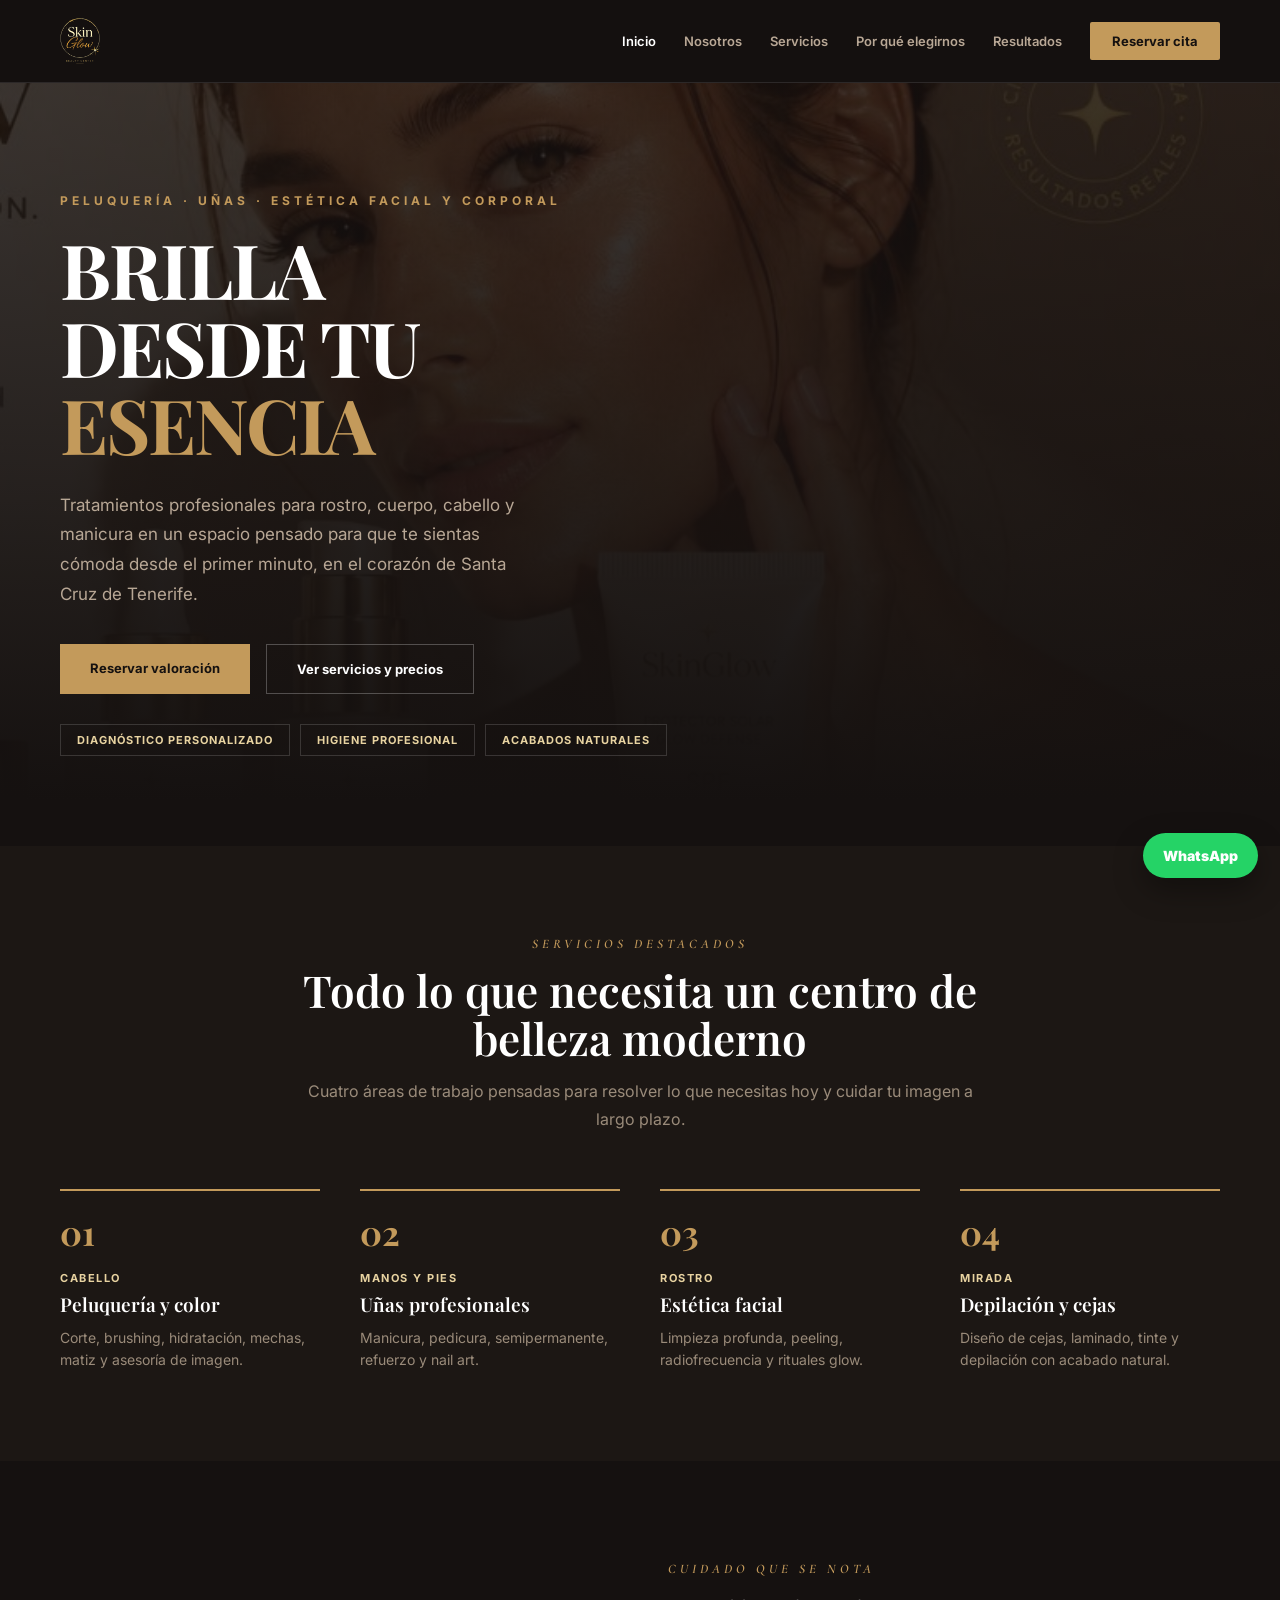
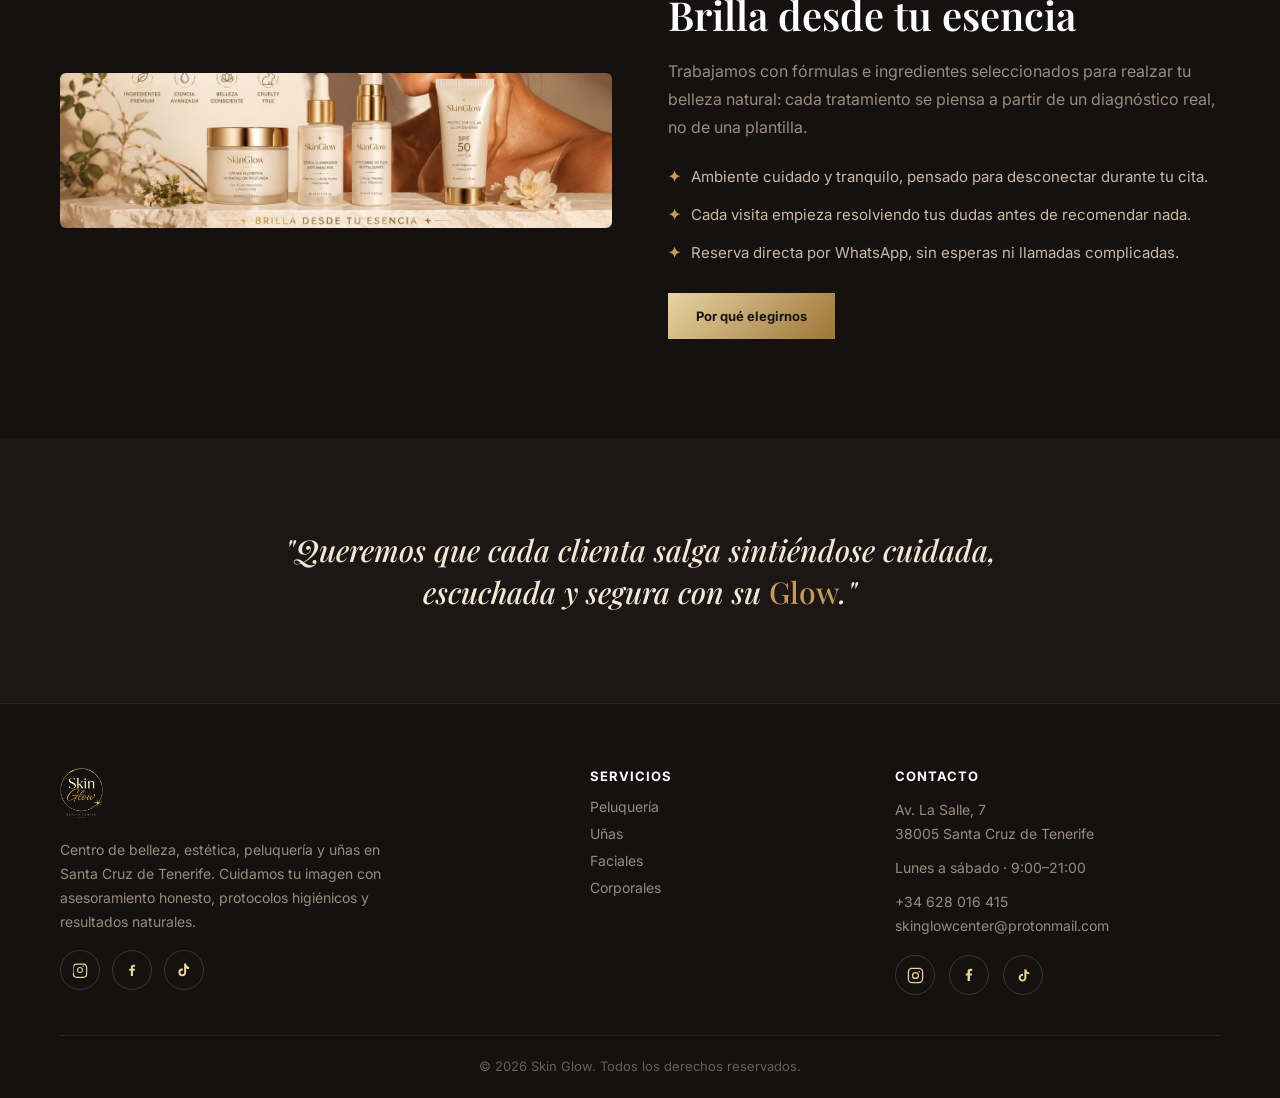
==== index.html @ 9d755f67 "Add files via upload" ====
<!DOCTYPE html>
<html>
<head>
<meta charset="utf-8">
<meta name="viewport" content="width=device-width, initial-scale=1">
<script src="./support.js"></script>
</head>
<body>
<x-dc>
<helmet data-dc-atomics>
<meta charset="UTF-8">
<title>Skin Glow · Centro de belleza en Santa Cruz de Tenerife</title>
<link rel="preconnect" href="https://fonts.googleapis.com">
<link rel="preconnect" href="https://fonts.gstatic.com" crossorigin>
<link href="https://fonts.googleapis.com/css2?family=Playfair+Display:ital,wght@0,500;0,600;0,700;1,500&family=Cormorant+Garamond:ital,wght@0,500;1,500&family=Inter:wght@400;500;600;700&display=swap" rel="stylesheet">
<style>
body{margin:0;background:#151110;font-family:Inter,system-ui,sans-serif}
a{text-decoration:none;color:inherit}
html,body{overflow-x:hidden}
.sg-navcheck{display:none}
.sg-burger{display:none;flex-direction:column;gap:5px;cursor:pointer;width:26px;padding:6px}
.sg-burger span{display:block;width:100%;height:2px;background:#fff}
.sg-social a{transition:opacity .15s}
.sg-social a:hover{opacity:.7}
@media (max-width:900px){
.sg-burger{display:flex}
.sg-navlinks{display:none!important;position:absolute;top:100%;left:0;right:0;flex-direction:column!important;align-items:flex-start!important;background:#151110;padding:20px 24px;gap:16px!important;border-bottom:1px solid rgba(255,255,255,.1)}
.sg-navcheck:checked ~ .sg-navlinks{display:flex!important}
}
</style>
</helmet>

<div style="background:#151110;color:#fff;min-height:100vh">

<header style="border-bottom:1px solid rgba(255,255,255,.1);position:sticky;top:0;background:rgba(21,17,16,.92);backdrop-filter:blur(14px);z-index:50">
<div style="max-width:1160px;margin:0 auto;padding:18px 24px;display:flex;align-items:center;justify-content:space-between;gap:16px;position:relative">
<a href="index.html"><img src="assets/logo.png" alt="Skin Glow" style="height:46px;width:auto;display:block"></a>
<input type="checkbox" id="navcheck" class="sg-navcheck">
<label for="navcheck" class="sg-burger" aria-label="Abrir menú"><span></span><span></span><span></span></label>
<nav class="sg-navlinks" style="display:flex;align-items:center;gap:28px;flex-wrap:wrap;font:600 13px Inter,sans-serif">
<a href="index.html" style="color:#fff">Inicio</a>
<a href="nosotros.html" style="color:#b8a795">Nosotros</a>
<a href="servicios.html" style="color:#b8a795">Servicios</a>
<a href="PorQuenosotros.html" style="color:#b8a795">Por qué elegirnos</a>
<a href="resultados.html" style="color:#b8a795">Resultados</a>
<a href="contacto.html" style="padding:11px 22px;background:#c39a5b;color:#151110;border-radius:2px;font-weight:700">Reservar cita</a>
</nav>
</div>
</header>

<section style="position:relative;overflow:hidden;padding:110px 24px 90px">
<img src="assets/hero.jpg" alt="" style="position:absolute;inset:0;width:100%;height:100%;object-fit:cover;opacity:.26">
<div style="position:absolute;inset:0;background:linear-gradient(180deg,rgba(21,17,16,.35),#151110 94%)"></div>
<div style="position:relative;max-width:1160px;margin:0 auto">
<div style="max-width:660px">
<p style="font:700 12px Inter;text-transform:uppercase;letter-spacing:4px;color:#c39a5b;margin:0 0 22px">Peluquería · Uñas · Estética facial y corporal</p>
<h1 style="font:700 clamp(42px,8vw,76px)/1.02 'Playfair Display',serif;color:#fff;margin:0 0 28px;letter-spacing:-2px">BRILLA<br>DESDE TU<br><span style="color:#c39a5b">ESENCIA</span></h1>
<p style="font:17px/1.75 Inter;color:#b8a795;max-width:480px;margin:0 0 34px">Tratamientos profesionales para rostro, cuerpo, cabello y manicura en un espacio pensado para que te sientas cómoda desde el primer minuto, en el corazón de Santa Cruz de Tenerife.</p>
<div style="display:flex;gap:16px;flex-wrap:wrap;margin-bottom:30px">
<a href="contacto.html" style="padding:16px 30px;background:#c39a5b;color:#151110;font:700 13px Inter">Reservar valoración</a>
<a href="servicios.html" style="padding:16px 30px;border:1px solid rgba(255,255,255,.25);color:#fff;font:700 13px Inter">Ver servicios y precios</a>
</div>
<div style="display:flex;gap:10px;flex-wrap:wrap">
<span style="border:1px solid rgba(255,255,255,.15);padding:8px 16px;color:#e8d3a1;font:700 11px Inter;text-transform:uppercase;letter-spacing:1px">Diagnóstico personalizado</span>
<span style="border:1px solid rgba(255,255,255,.15);padding:8px 16px;color:#e8d3a1;font:700 11px Inter;text-transform:uppercase;letter-spacing:1px">Higiene profesional</span>
<span style="border:1px solid rgba(255,255,255,.15);padding:8px 16px;color:#e8d3a1;font:700 11px Inter;text-transform:uppercase;letter-spacing:1px">Acabados naturales</span>
</div>
</div>
</div>
</section>

<section style="padding:90px 24px;background:#1c1714">
<div style="max-width:1160px;margin:0 auto">
<div style="text-align:center;max-width:680px;margin:0 auto 56px">
<p style="font:italic 600 13px 'Cormorant Garamond',serif;text-transform:uppercase;letter-spacing:4px;color:#c39a5b;margin:0 0 14px">Servicios destacados</p>
<h2 style="font:600 clamp(30px,3.5vw,44px)/1.1 'Playfair Display',serif;color:#fff;margin:0 0 16px">Todo lo que necesita un centro de belleza moderno</h2>
<p style="font:16px/1.7 Inter;color:#9a8b7a;margin:0">Cuatro áreas de trabajo pensadas para resolver lo que necesitas hoy y cuidar tu imagen a largo plazo.</p>
</div>
<div style="display:grid;grid-template-columns:repeat(auto-fit,minmax(230px,1fr));gap:32px 40px">
<div style="padding:18px 0 0;border-top:2px solid #c39a5b"><span style="font:700 34px 'Playfair Display',serif;color:#c39a5b">01</span><p style="font:700 11px Inter;letter-spacing:1.5px;color:#e8d3a1;margin:16px 0 6px">CABELLO</p><h3 style="font:600 19px 'Playfair Display',serif;color:#fff;margin:0 0 10px">Peluquería y color</h3><p style="font:14px/1.6 Inter;color:#9a8b7a;margin:0">Corte, brushing, hidratación, mechas, matiz y asesoría de imagen.</p></div>
<div style="padding:18px 0 0;border-top:2px solid #c39a5b"><span style="font:700 34px 'Playfair Display',serif;color:#c39a5b">02</span><p style="font:700 11px Inter;letter-spacing:1.5px;color:#e8d3a1;margin:16px 0 6px">MANOS Y PIES</p><h3 style="font:600 19px 'Playfair Display',serif;color:#fff;margin:0 0 10px">Uñas profesionales</h3><p style="font:14px/1.6 Inter;color:#9a8b7a;margin:0">Manicura, pedicura, semipermanente, refuerzo y nail art.</p></div>
<div style="padding:18px 0 0;border-top:2px solid #c39a5b"><span style="font:700 34px 'Playfair Display',serif;color:#c39a5b">03</span><p style="font:700 11px Inter;letter-spacing:1.5px;color:#e8d3a1;margin:16px 0 6px">ROSTRO</p><h3 style="font:600 19px 'Playfair Display',serif;color:#fff;margin:0 0 10px">Estética facial</h3><p style="font:14px/1.6 Inter;color:#9a8b7a;margin:0">Limpieza profunda, peeling, radiofrecuencia y rituales glow.</p></div>
<div style="padding:18px 0 0;border-top:2px solid #c39a5b"><span style="font:700 34px 'Playfair Display',serif;color:#c39a5b">04</span><p style="font:700 11px Inter;letter-spacing:1.5px;color:#e8d3a1;margin:16px 0 6px">MIRADA</p><h3 style="font:600 19px 'Playfair Display',serif;color:#fff;margin:0 0 10px">Depilación y cejas</h3><p style="font:14px/1.6 Inter;color:#9a8b7a;margin:0">Diseño de cejas, laminado, tinte y depilación con acabado natural.</p></div>
</div>
</div>
</section>

<section style="padding:100px 24px;background:#151110">
<div style="max-width:1160px;margin:0 auto;display:flex;flex-wrap:wrap;gap:56px;align-items:center">
<div style="flex:1 1 380px;border-radius:6px;overflow:hidden"><img src="assets/panel.jpg" alt="Línea de productos Skin Glow" style="width:100%;height:100%;object-fit:cover;display:block"></div>
<div style="flex:1 1 380px">
<p style="font:italic 600 13px 'Cormorant Garamond',serif;text-transform:uppercase;letter-spacing:4px;color:#c39a5b;margin:0 0 16px">Cuidado que se nota</p>
<h2 style="font:600 40px/1.1 'Playfair Display',serif;color:#fff;margin:0 0 20px">Brilla desde tu esencia</h2>
<p style="font:16px/1.75 Inter;color:#9a8b7a;margin:0 0 24px">Trabajamos con fórmulas e ingredientes seleccionados para realzar tu belleza natural: cada tratamiento se piensa a partir de un diagnóstico real, no de una plantilla.</p>
<ul style="list-style:none;padding:0;margin:0 0 28px;display:flex;flex-direction:column;gap:14px">
<li style="font:15px/1.6 Inter;color:#cbb9a4"><span style="color:#c39a5b;font-weight:700;margin-right:10px">✦</span>Ambiente cuidado y tranquilo, pensado para desconectar durante tu cita.</li>
<li style="font:15px/1.6 Inter;color:#cbb9a4"><span style="color:#c39a5b;font-weight:700;margin-right:10px">✦</span>Cada visita empieza resolviendo tus dudas antes de recomendar nada.</li>
<li style="font:15px/1.6 Inter;color:#cbb9a4"><span style="color:#c39a5b;font-weight:700;margin-right:10px">✦</span>Reserva directa por WhatsApp, sin esperas ni llamadas complicadas.</li>
</ul>
<a href="PorQuenosotros.html" style="display:inline-block;padding:15px 28px;background:linear-gradient(135deg,#e8d3a1,#9c7638);color:#1a1512;font:700 13px Inter">Por qué elegirnos</a>
</div>
</div>
</section>

<section style="padding:90px 24px;background:#1c1714">
<div style="max-width:760px;margin:0 auto;text-align:center">
<p style="font:italic 500 30px/1.4 'Playfair Display',serif;color:#f3e9d6;margin:0">"Queremos que cada clienta salga sintiéndose cuidada, escuchada y segura con su <span style="color:#c39a5b;font-style:normal">Glow</span>."</p>
</div>
</section>

<footer style="background:#151110;border-top:1px solid rgba(255,255,255,.08);padding:64px 24px 24px">
<div style="max-width:1160px;margin:0 auto;display:flex;flex-wrap:wrap;gap:40px">
<div style="flex:2 1 280px">
<img src="assets/logo.png" alt="Skin Glow" style="height:50px;width:auto;margin-bottom:16px">
<p style="font:14px/1.7 Inter;color:#9a8b7a;margin:0 0 16px;max-width:340px">Centro de belleza, estética, peluquería y uñas en Santa Cruz de Tenerife. Cuidamos tu imagen con asesoramiento honesto, protocolos higiénicos y resultados naturales.</p>
<div style="display:flex;gap:12px">
<a href="https://instagram.com/skinglow.tf" aria-label="Instagram" style="width:38px;height:38px;border-radius:50%;border:1px solid rgba(255,255,255,.15);display:flex;align-items:center;justify-content:center;color:#e8d3a1"><svg viewBox="0 0 24 24" width="16" height="16" fill="currentColor"><path d="M12 2.2c3.2 0 3.6 0 4.9.07 1.2.06 2 .25 2.5.42a5 5 0 0 1 1.8 1.17 5 5 0 0 1 1.17 1.8c.17.5.36 1.3.42 2.5.06 1.3.07 1.7.07 4.9s0 3.6-.07 4.9c-.06 1.2-.25 2-.42 2.5a5 5 0 0 1-1.17 1.8 5 5 0 0 1-1.8 1.17c-.5.17-1.3.36-2.5.42-1.3.06-1.7.07-4.9.07s-3.6 0-4.9-.07c-1.2-.06-2-.25-2.5-.42a5 5 0 0 1-1.8-1.17 5 5 0 0 1-1.17-1.8c-.17-.5-.36-1.3-.42-2.5C2.2 15.6 2.2 15.2 2.2 12s0-3.6.07-4.9c.06-1.2.25-2 .42-2.5a5 5 0 0 1 1.17-1.8A5 5 0 0 1 5.66 2.7c.5-.17 1.3-.36 2.5-.42C9.4 2.2 9.8 2.2 12 2.2zm0 1.8c-3.14 0-3.51 0-4.75.07-1.02.05-1.57.22-1.94.36a3.2 3.2 0 0 0-1.16.75c-.35.35-.57.7-.75 1.16-.14.37-.31.92-.36 1.94C3 9.5 3 9.86 3 13s0 3.51.07 4.75c.05 1.02.22 1.57.36 1.94.18.46.4.81.75 1.16.35.35.7.57 1.16.75.37.14.92.31 1.94.36 1.24.06 1.6.07 4.75.07s3.51 0 4.75-.07c1.02-.05 1.57-.22 1.94-.36a3.2 3.2 0 0 0 1.16-.75c.35-.35.57-.7.75-1.16.14-.37.31-.92.36-1.94.06-1.24.07-1.6.07-4.75s0-3.51-.07-4.75c-.05-1.02-.22-1.57-.36-1.94a3.2 3.2 0 0 0-.75-1.16 3.2 3.2 0 0 0-1.16-.75c-.37-.14-.92-.31-1.94-.36C15.51 4 15.14 4 12 4z"/><path d="M12 7.5a4.5 4.5 0 1 0 0 9 4.5 4.5 0 0 0 0-9zm0 7.4a2.9 2.9 0 1 1 0-5.8 2.9 2.9 0 0 1 0 5.8zM17.9 6.1a1.05 1.05 0 1 1-2.1 0 1.05 1.05 0 0 1 2.1 0z"/></svg></a>
<a href="https://facebook.com/skinglow.tf" aria-label="Facebook" style="width:38px;height:38px;border-radius:50%;border:1px solid rgba(255,255,255,.15);display:flex;align-items:center;justify-content:center;color:#e8d3a1"><svg viewBox="0 0 24 24" width="16" height="16" fill="currentColor"><path d="M13.5 21v-7.7h2.6l.4-3h-3v-1.9c0-.87.24-1.46 1.5-1.46h1.6V4.3c-.28-.04-1.24-.12-2.36-.12-2.34 0-3.94 1.43-3.94 4.04v2.08H7.7v3h2.6V21h3.2z"/></svg></a>
<a href="https://tiktok.com/@skinglow.tf" aria-label="TikTok" style="width:38px;height:38px;border-radius:50%;border:1px solid rgba(255,255,255,.15);display:flex;align-items:center;justify-content:center;color:#e8d3a1"><svg viewBox="0 0 24 24" width="16" height="16" fill="currentColor"><path d="M16.6 5.82c-.9-.98-1.4-2.24-1.4-3.57h-3.03v13.4c0 1.53-1.24 2.77-2.77 2.77a2.77 2.77 0 0 1-2.77-2.77 2.77 2.77 0 0 1 2.77-2.77c.28 0 .55.04.8.12V9.7a5.8 5.8 0 0 0-.8-.06A5.8 5.8 0 0 0 3.6 15.45a5.8 5.8 0 0 0 5.8 5.8 5.8 5.8 0 0 0 5.8-5.8V9.3a7.6 7.6 0 0 0 4.4 1.4V7.66a4.55 4.55 0 0 1-2.99-1.85z"/></svg></a>
</div>
</div>
<div style="flex:1 1 160px">
<h4 style="font:700 13px Inter;letter-spacing:1px;text-transform:uppercase;color:#fff;margin:0 0 14px">Servicios</h4>
<div style="display:flex;flex-direction:column;gap:10px">
<a href="servicios.html#peluqueria" style="font:14px Inter;color:#9a8b7a">Peluquería</a>
<a href="servicios.html#unas" style="font:14px Inter;color:#9a8b7a">Uñas</a>
<a href="servicios.html#facial" style="font:14px Inter;color:#9a8b7a">Faciales</a>
<a href="servicios.html#corporal" style="font:14px Inter;color:#9a8b7a">Corporales</a>
</div>
</div>
<div style="flex:1 1 220px">
<h4 style="font:700 13px Inter;letter-spacing:1px;text-transform:uppercase;color:#fff;margin:0 0 14px">Contacto</h4>
<p style="font:14px/1.7 Inter;color:#9a8b7a;margin:0 0 10px">Av. La Salle, 7<br>38005 Santa Cruz de Tenerife</p>
<p style="font:14px/1.7 Inter;color:#9a8b7a;margin:0 0 10px">Lunes a sábado · 9:00–21:00</p>
<p style="font:14px/1.7 Inter;color:#9a8b7a;margin:0">+34 628 016 415<br>skinglowcenter@protonmail.com</p>
<div class="sg-social" style="display:flex;gap:14px;margin-top:18px">
<a href="https://instagram.com/skinglowcenter" target="_blank" rel="noopener" aria-label="Instagram" style="width:38px;height:38px;border:1px solid rgba(255,255,255,.15);border-radius:50%;display:flex;align-items:center;justify-content:center;color:#e8d3a1"><svg width="17" height="17" viewBox="0 0 24 24" fill="none" stroke="currentColor" stroke-width="1.8"><rect x="2" y="2" width="20" height="20" rx="5"></rect><circle cx="12" cy="12" r="4.2"></circle><circle cx="17.3" cy="6.7" r="1.1" fill="currentColor" stroke="none"></circle></svg></a>
<a href="https://facebook.com/skinglowcenter" target="_blank" rel="noopener" aria-label="Facebook" style="width:38px;height:38px;border:1px solid rgba(255,255,255,.15);border-radius:50%;display:flex;align-items:center;justify-content:center;color:#e8d3a1"><svg width="16" height="16" viewBox="0 0 24 24" fill="currentColor"><path d="M13.5 21v-8.2h2.75l.41-3.2h-3.16V7.4c0-.93.26-1.56 1.6-1.56h1.7V2.98C15.94 2.9 14.99 2.8 13.9 2.8c-2.4 0-4.05 1.46-4.05 4.15v2.65H7.1v3.2h2.75V21h3.65z"></path></svg></a>
<a href="https://tiktok.com/@skinglowcenter" target="_blank" rel="noopener" aria-label="TikTok" style="width:38px;height:38px;border:1px solid rgba(255,255,255,.15);border-radius:50%;display:flex;align-items:center;justify-content:center;color:#e8d3a1"><svg width="15" height="15" viewBox="0 0 24 24" fill="currentColor"><path d="M16.6 2h-3.2v13.6a3 3 0 1 1-2.13-2.87V9.4a6.2 6.2 0 1 0 5.33 6.14V8.53a7.9 7.9 0 0 0 4.6 1.47V6.8a4.7 4.7 0 0 1-4.6-4.6z"></path></svg></a>
</div>
</div>
</div>
<div style="max-width:1160px;margin:40px auto 0;padding-top:22px;border-top:1px solid rgba(255,255,255,.08);text-align:center;font:13px Inter;color:#6b5f52">© 2026 Skin Glow. Todos los derechos reservados.</div>
</footer>

<a href="https://wa.me/34628016415" style="position:fixed;right:22px;bottom:22px;z-index:60;background:#25D366;color:#fff;padding:14px 20px;border-radius:999px;font:900 14px Inter;box-shadow:0 12px 30px rgba(0,0,0,.35)">WhatsApp</a>

</div>

</x-dc>
</body>
</html>
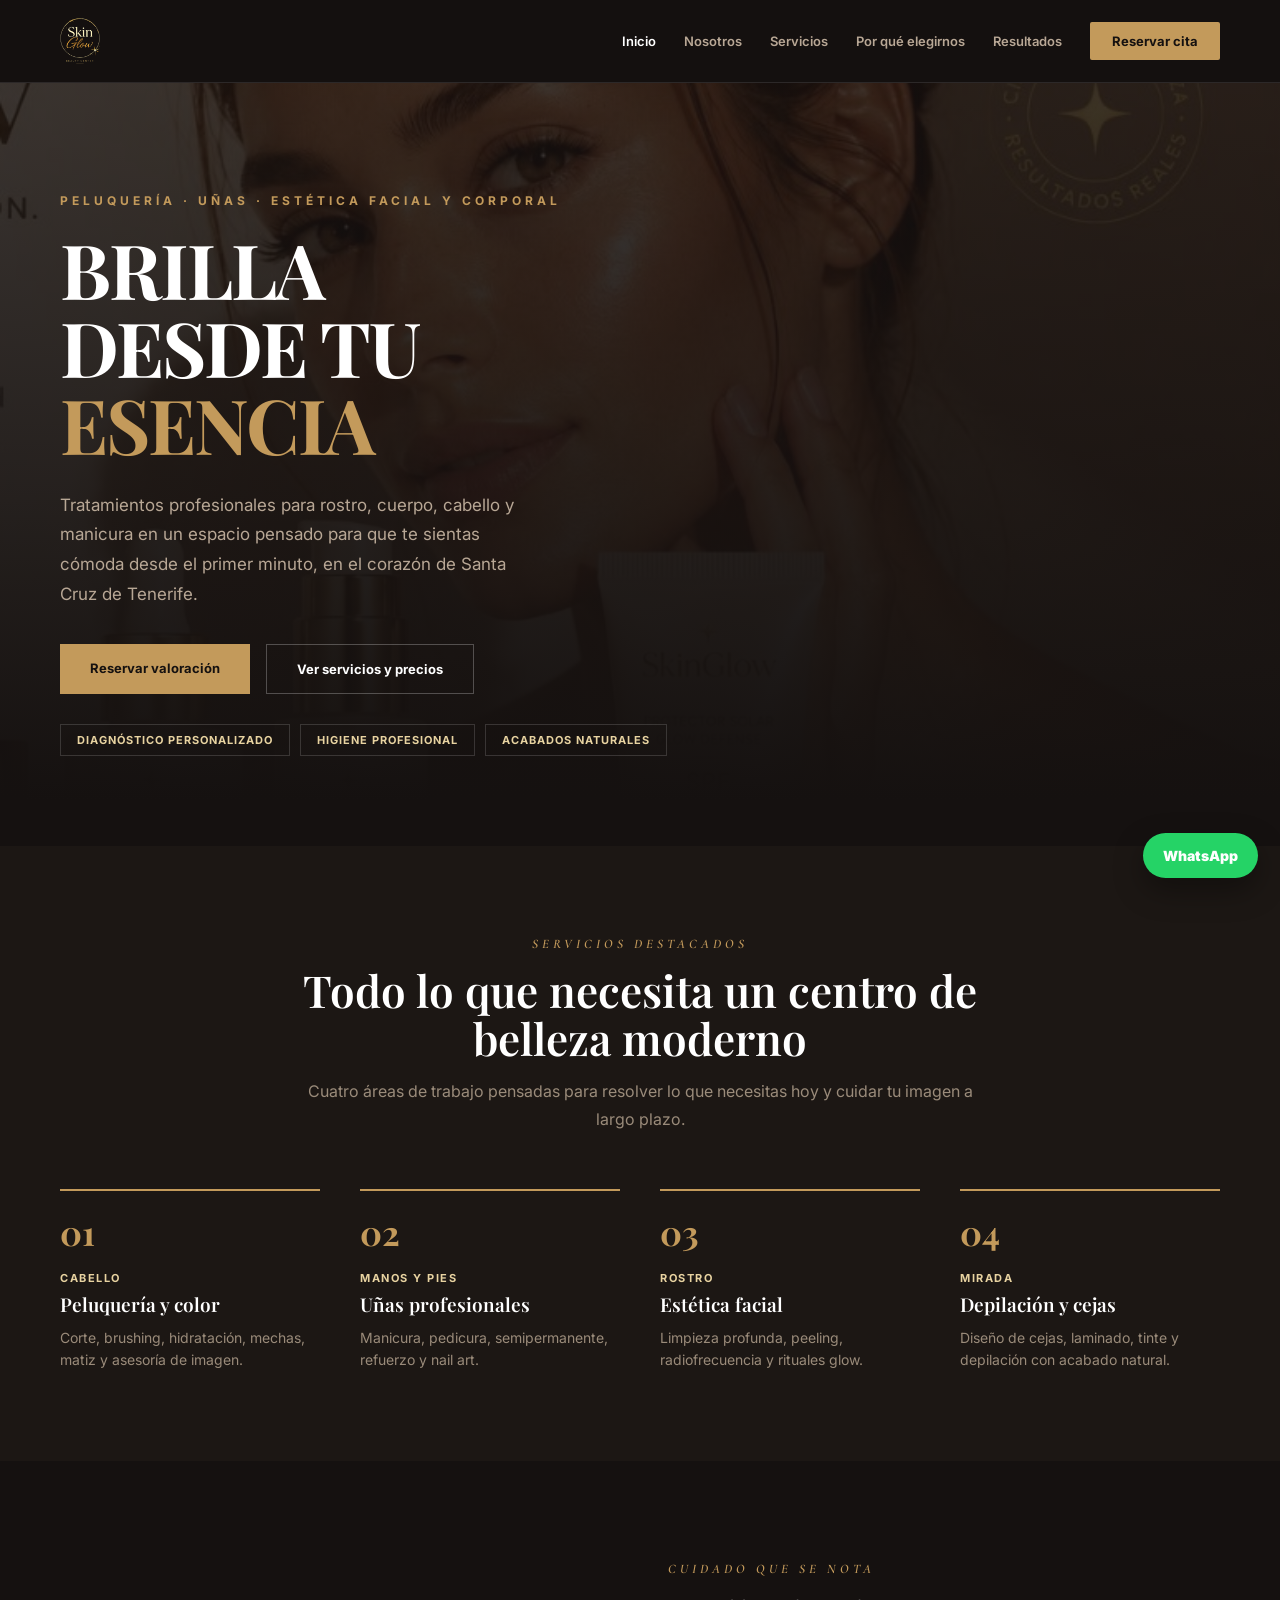
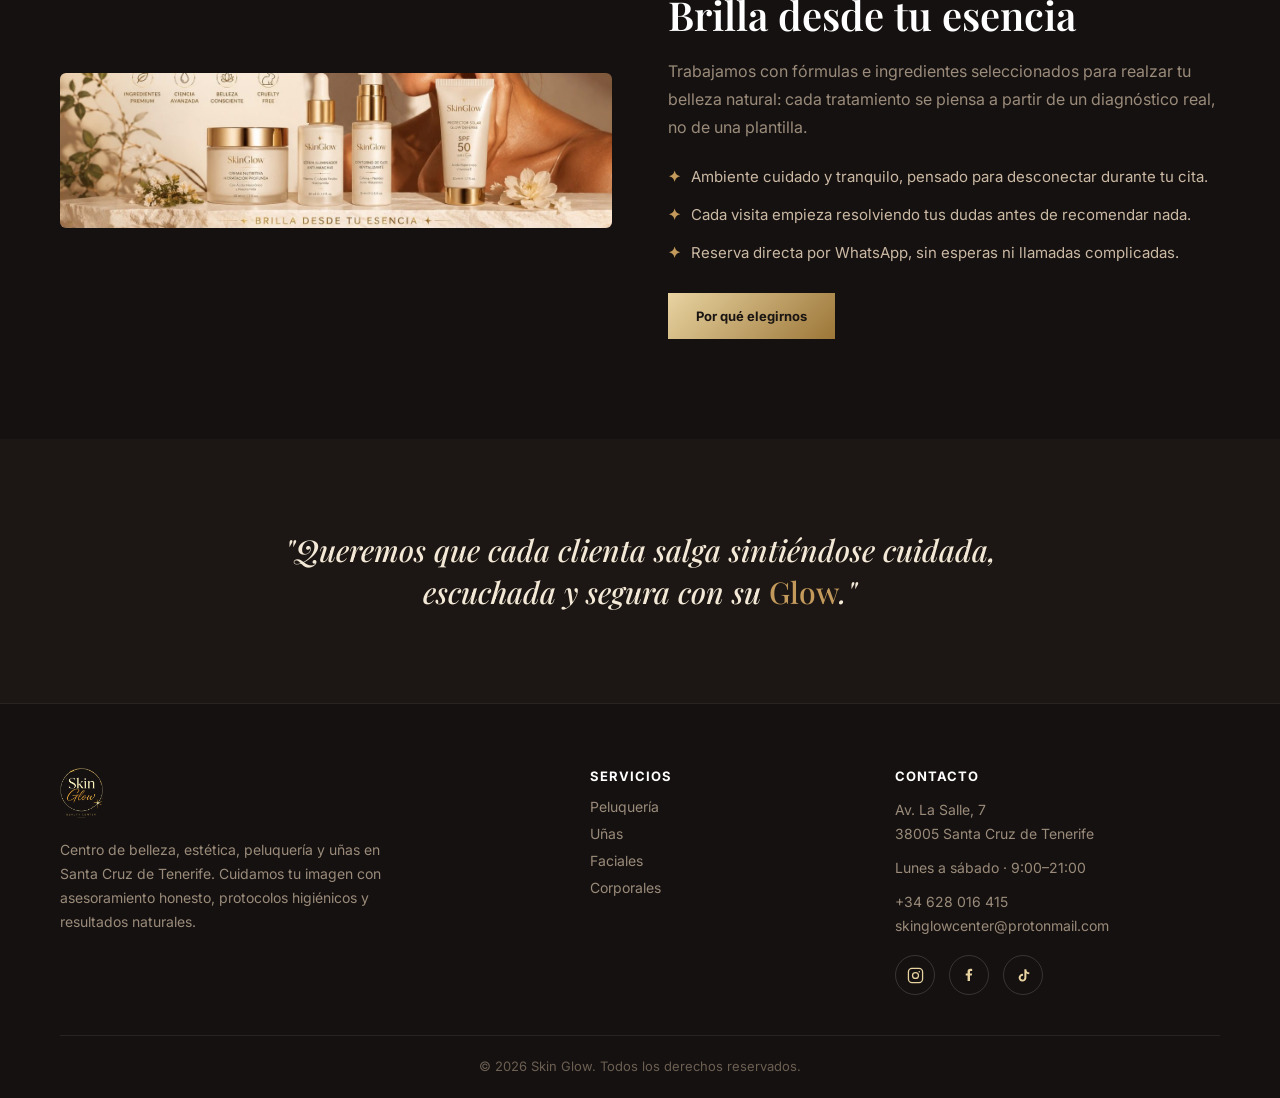
==== commit bc60212f: "Add files via upload" ====
--- a/index.html
+++ b/index.html
@@ -10,6 +10,24 @@
 <helmet data-dc-atomics>
 <meta charset="UTF-8">
 <title>Skin Glow · Centro de belleza en Santa Cruz de Tenerife</title>
+<meta name="description" content="Skin Glow: peluquería, uñas y estética facial y corporal en Santa Cruz de Tenerife. Diagnóstico personalizado, acabados naturales y reserva por WhatsApp.">
+<meta name="keywords" content="centro de belleza Tenerife, peluquería Santa Cruz de Tenerife, salón de uñas, estética facial, depilación cejas">
+<meta name="robots" content="index, follow">
+<link rel="canonical" href="https://www.skinglowcenter.com/index.html">
+<meta property="og:type" content="website">
+<meta property="og:site_name" content="Skin Glow">
+<meta property="og:locale" content="es_ES">
+<meta property="og:title" content="Skin Glow · Centro de belleza en Santa Cruz de Tenerife">
+<meta property="og:description" content="Peluquería, uñas y estética facial y corporal con diagnóstico personalizado. Reserva tu cita en Santa Cruz de Tenerife.">
+<meta property="og:image" content="https://www.skinglowcenter.com/assets/logo.png">
+<meta property="og:url" content="https://www.skinglowcenter.com/index.html">
+<meta name="twitter:card" content="summary">
+<meta name="twitter:title" content="Skin Glow · Centro de belleza en Santa Cruz de Tenerife">
+<meta name="twitter:description" content="Peluquería, uñas y estética facial y corporal con diagnóstico personalizado en Santa Cruz de Tenerife.">
+<meta name="twitter:image" content="https://www.skinglowcenter.com/assets/logo.png">
+<link rel="icon" type="image/png" href="assets/logo.png">
+<link rel="apple-touch-icon" href="assets/logo.png">
+<meta name="theme-color" content="#151110">
 <link rel="preconnect" href="https://fonts.googleapis.com">
 <link rel="preconnect" href="https://fonts.gstatic.com" crossorigin>
 <link href="https://fonts.googleapis.com/css2?family=Playfair+Display:ital,wght@0,500;0,600;0,700;1,500&family=Cormorant+Garamond:ital,wght@0,500;1,500&family=Inter:wght@400;500;600;700&display=swap" rel="stylesheet">
@@ -41,7 +59,7 @@
 <a href="index.html" style="color:#fff">Inicio</a>
 <a href="nosotros.html" style="color:#b8a795">Nosotros</a>
 <a href="servicios.html" style="color:#b8a795">Servicios</a>
-<a href="PorQuenosotros.html" style="color:#b8a795">Por qué elegirnos</a>
+<a href="porquenosotros.html" style="color:#b8a795">Por qué elegirnos</a>
 <a href="resultados.html" style="color:#b8a795">Resultados</a>
 <a href="contacto.html" style="padding:11px 22px;background:#c39a5b;color:#151110;border-radius:2px;font-weight:700">Reservar cita</a>
 </nav>
@@ -97,7 +115,7 @@
 <li style="font:15px/1.6 Inter;color:#cbb9a4"><span style="color:#c39a5b;font-weight:700;margin-right:10px">✦</span>Cada visita empieza resolviendo tus dudas antes de recomendar nada.</li>
 <li style="font:15px/1.6 Inter;color:#cbb9a4"><span style="color:#c39a5b;font-weight:700;margin-right:10px">✦</span>Reserva directa por WhatsApp, sin esperas ni llamadas complicadas.</li>
 </ul>
-<a href="PorQuenosotros.html" style="display:inline-block;padding:15px 28px;background:linear-gradient(135deg,#e8d3a1,#9c7638);color:#1a1512;font:700 13px Inter">Por qué elegirnos</a>
+<a href="porquenosotros.html" style="display:inline-block;padding:15px 28px;background:linear-gradient(135deg,#e8d3a1,#9c7638);color:#1a1512;font:700 13px Inter">Por qué elegirnos</a>
 </div>
 </div>
 </section>
@@ -114,9 +132,6 @@
 <img src="assets/logo.png" alt="Skin Glow" style="height:50px;width:auto;margin-bottom:16px">
 <p style="font:14px/1.7 Inter;color:#9a8b7a;margin:0 0 16px;max-width:340px">Centro de belleza, estética, peluquería y uñas en Santa Cruz de Tenerife. Cuidamos tu imagen con asesoramiento honesto, protocolos higiénicos y resultados naturales.</p>
 <div style="display:flex;gap:12px">
-<a href="https://instagram.com/skinglow.tf" aria-label="Instagram" style="width:38px;height:38px;border-radius:50%;border:1px solid rgba(255,255,255,.15);display:flex;align-items:center;justify-content:center;color:#e8d3a1"><svg viewBox="0 0 24 24" width="16" height="16" fill="currentColor"><path d="M12 2.2c3.2 0 3.6 0 4.9.07 1.2.06 2 .25 2.5.42a5 5 0 0 1 1.8 1.17 5 5 0 0 1 1.17 1.8c.17.5.36 1.3.42 2.5.06 1.3.07 1.7.07 4.9s0 3.6-.07 4.9c-.06 1.2-.25 2-.42 2.5a5 5 0 0 1-1.17 1.8 5 5 0 0 1-1.8 1.17c-.5.17-1.3.36-2.5.42-1.3.06-1.7.07-4.9.07s-3.6 0-4.9-.07c-1.2-.06-2-.25-2.5-.42a5 5 0 0 1-1.8-1.17 5 5 0 0 1-1.17-1.8c-.17-.5-.36-1.3-.42-2.5C2.2 15.6 2.2 15.2 2.2 12s0-3.6.07-4.9c.06-1.2.25-2 .42-2.5a5 5 0 0 1 1.17-1.8A5 5 0 0 1 5.66 2.7c.5-.17 1.3-.36 2.5-.42C9.4 2.2 9.8 2.2 12 2.2zm0 1.8c-3.14 0-3.51 0-4.75.07-1.02.05-1.57.22-1.94.36a3.2 3.2 0 0 0-1.16.75c-.35.35-.57.7-.75 1.16-.14.37-.31.92-.36 1.94C3 9.5 3 9.86 3 13s0 3.51.07 4.75c.05 1.02.22 1.57.36 1.94.18.46.4.81.75 1.16.35.35.7.57 1.16.75.37.14.92.31 1.94.36 1.24.06 1.6.07 4.75.07s3.51 0 4.75-.07c1.02-.05 1.57-.22 1.94-.36a3.2 3.2 0 0 0 1.16-.75c.35-.35.57-.7.75-1.16.14-.37.31-.92.36-1.94.06-1.24.07-1.6.07-4.75s0-3.51-.07-4.75c-.05-1.02-.22-1.57-.36-1.94a3.2 3.2 0 0 0-.75-1.16 3.2 3.2 0 0 0-1.16-.75c-.37-.14-.92-.31-1.94-.36C15.51 4 15.14 4 12 4z"/><path d="M12 7.5a4.5 4.5 0 1 0 0 9 4.5 4.5 0 0 0 0-9zm0 7.4a2.9 2.9 0 1 1 0-5.8 2.9 2.9 0 0 1 0 5.8zM17.9 6.1a1.05 1.05 0 1 1-2.1 0 1.05 1.05 0 0 1 2.1 0z"/></svg></a>
-<a href="https://facebook.com/skinglow.tf" aria-label="Facebook" style="width:38px;height:38px;border-radius:50%;border:1px solid rgba(255,255,255,.15);display:flex;align-items:center;justify-content:center;color:#e8d3a1"><svg viewBox="0 0 24 24" width="16" height="16" fill="currentColor"><path d="M13.5 21v-7.7h2.6l.4-3h-3v-1.9c0-.87.24-1.46 1.5-1.46h1.6V4.3c-.28-.04-1.24-.12-2.36-.12-2.34 0-3.94 1.43-3.94 4.04v2.08H7.7v3h2.6V21h3.2z"/></svg></a>
-<a href="https://tiktok.com/@skinglow.tf" aria-label="TikTok" style="width:38px;height:38px;border-radius:50%;border:1px solid rgba(255,255,255,.15);display:flex;align-items:center;justify-content:center;color:#e8d3a1"><svg viewBox="0 0 24 24" width="16" height="16" fill="currentColor"><path d="M16.6 5.82c-.9-.98-1.4-2.24-1.4-3.57h-3.03v13.4c0 1.53-1.24 2.77-2.77 2.77a2.77 2.77 0 0 1-2.77-2.77 2.77 2.77 0 0 1 2.77-2.77c.28 0 .55.04.8.12V9.7a5.8 5.8 0 0 0-.8-.06A5.8 5.8 0 0 0 3.6 15.45a5.8 5.8 0 0 0 5.8 5.8 5.8 5.8 0 0 0 5.8-5.8V9.3a7.6 7.6 0 0 0 4.4 1.4V7.66a4.55 4.55 0 0 1-2.99-1.85z"/></svg></a>
 </div>
 </div>
 <div style="flex:1 1 160px">
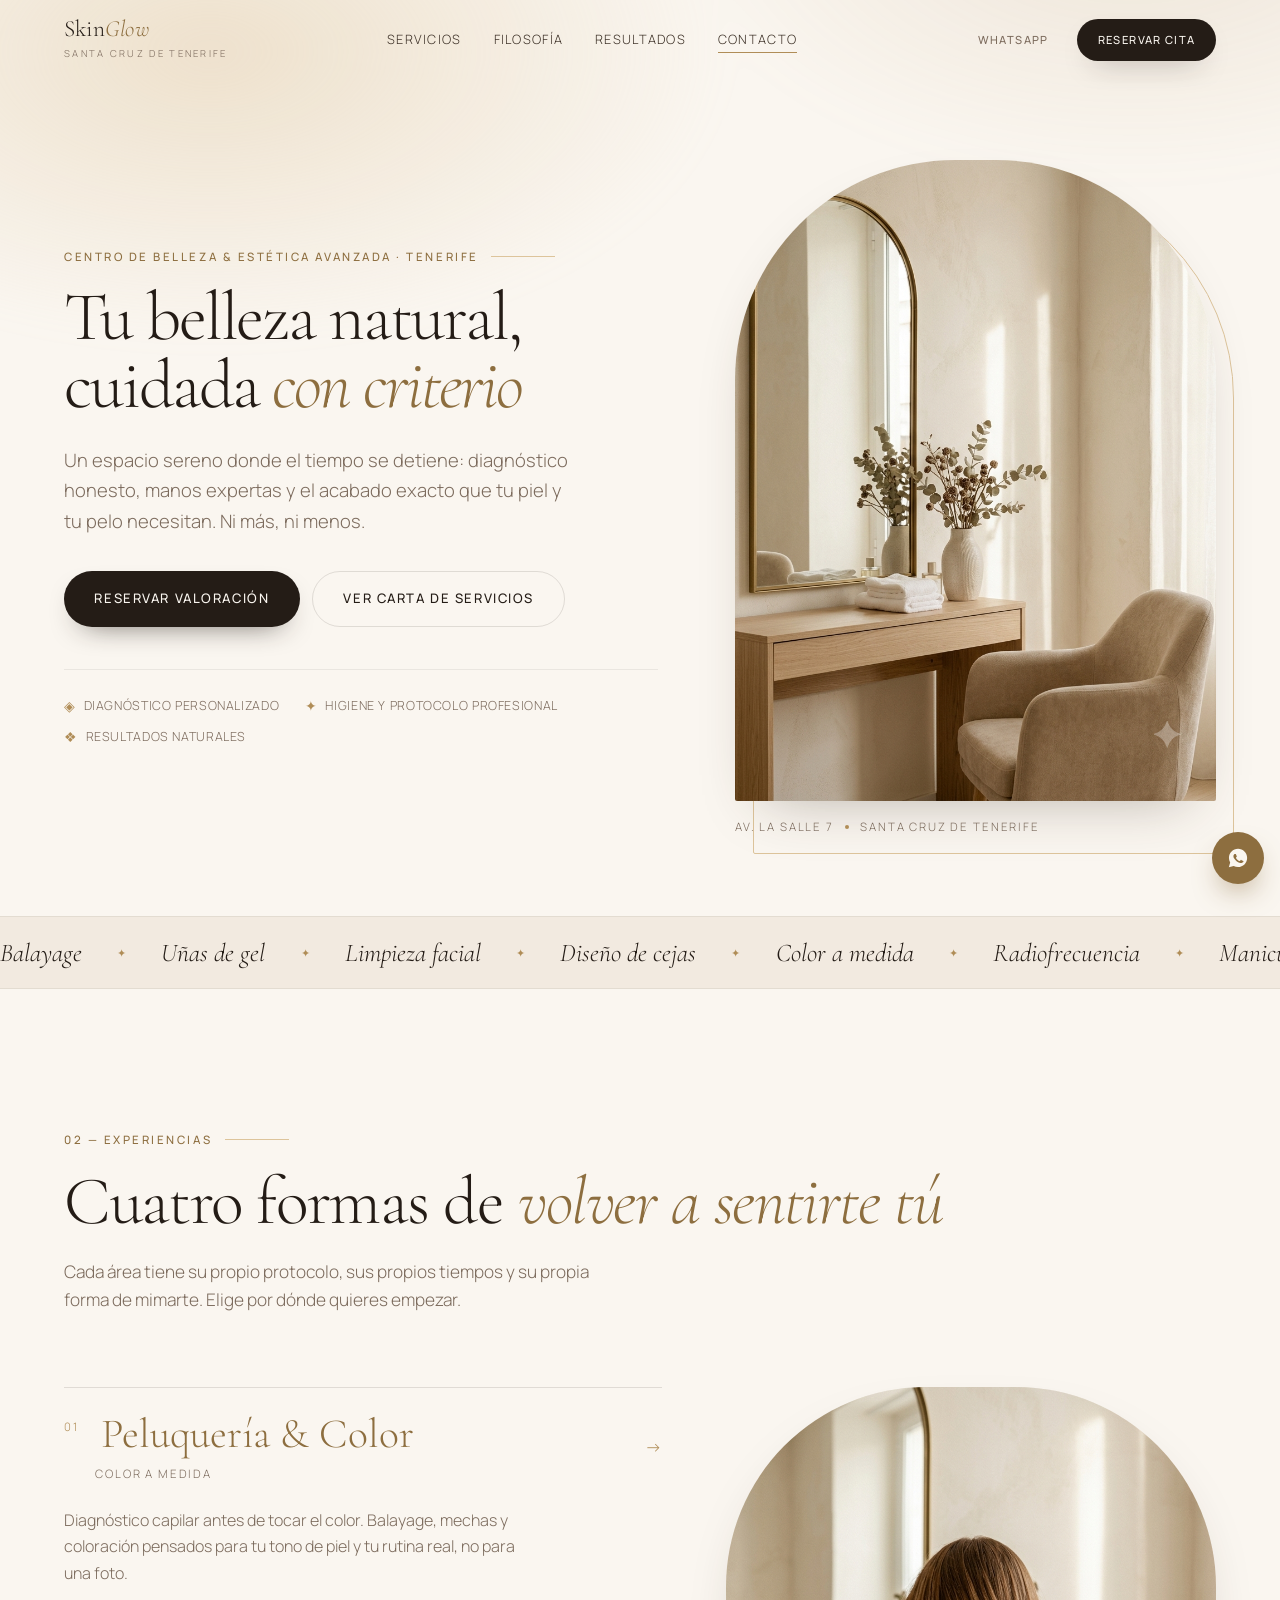
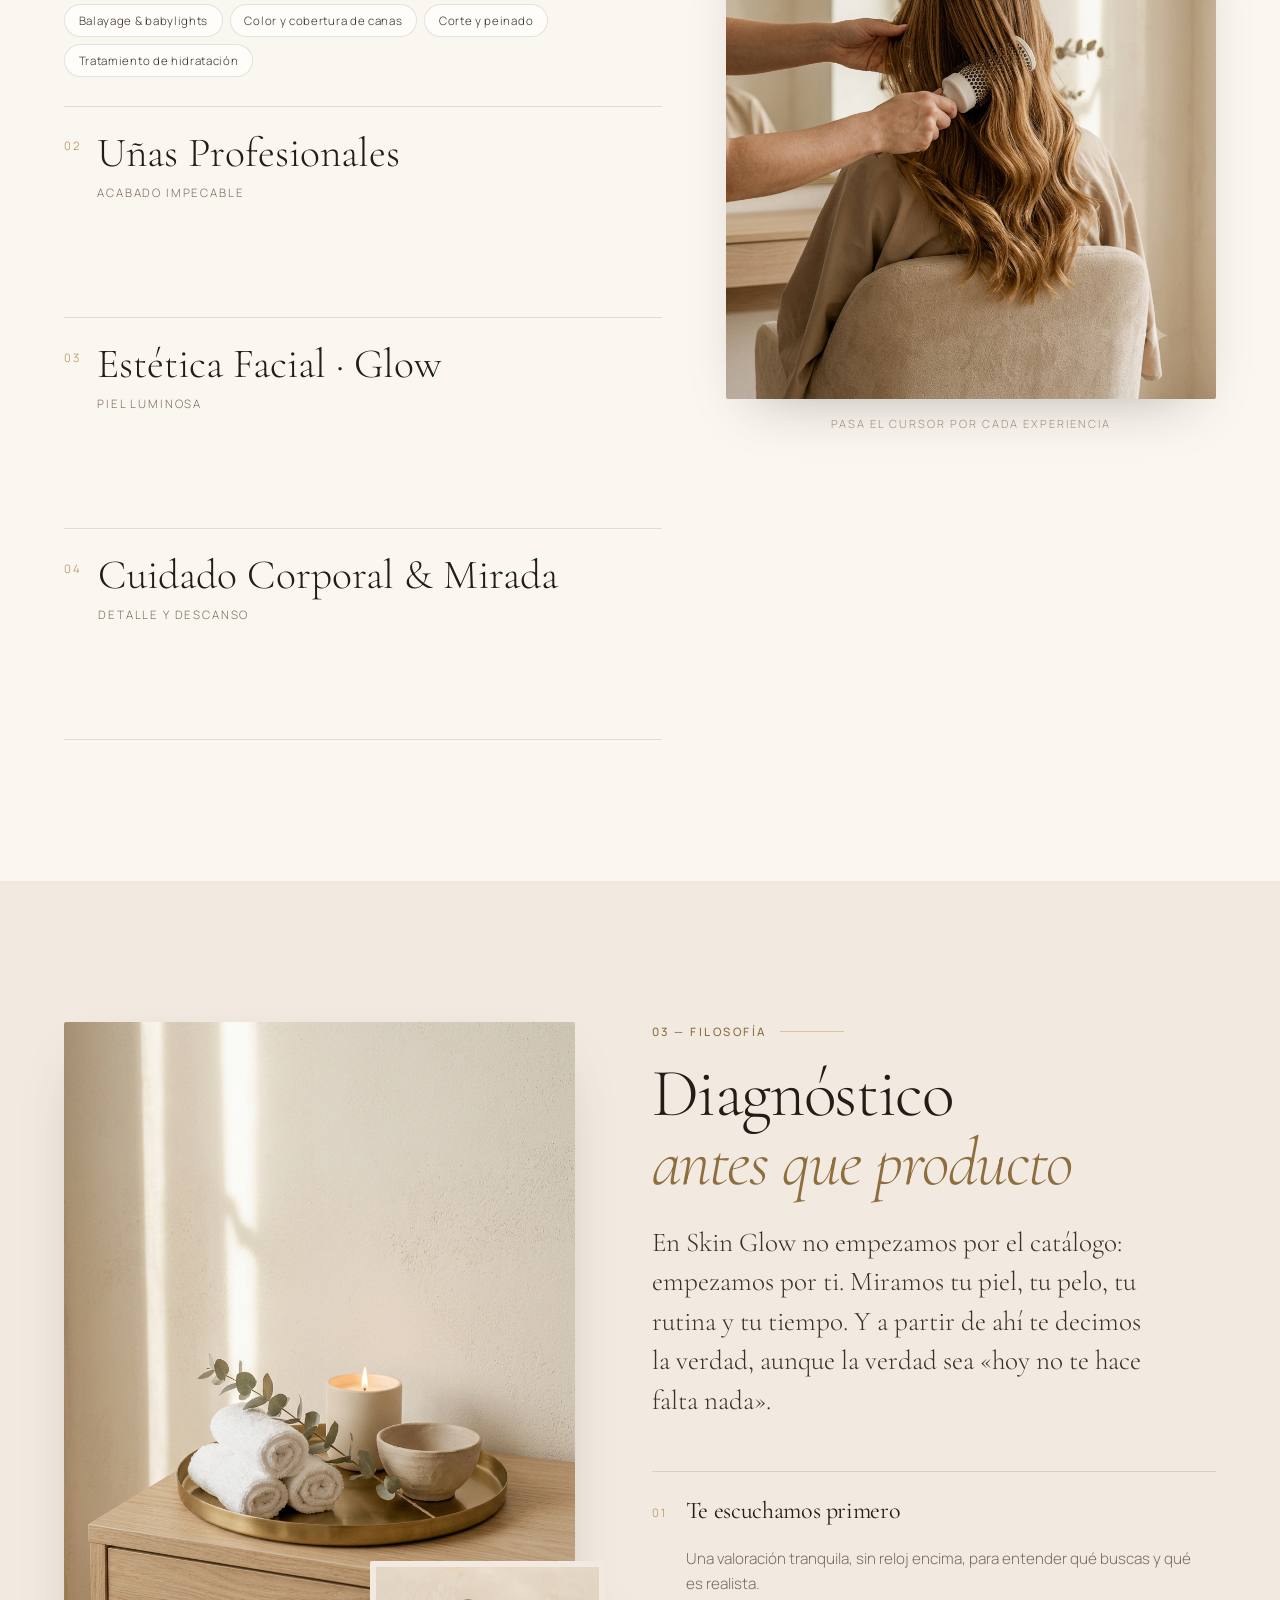
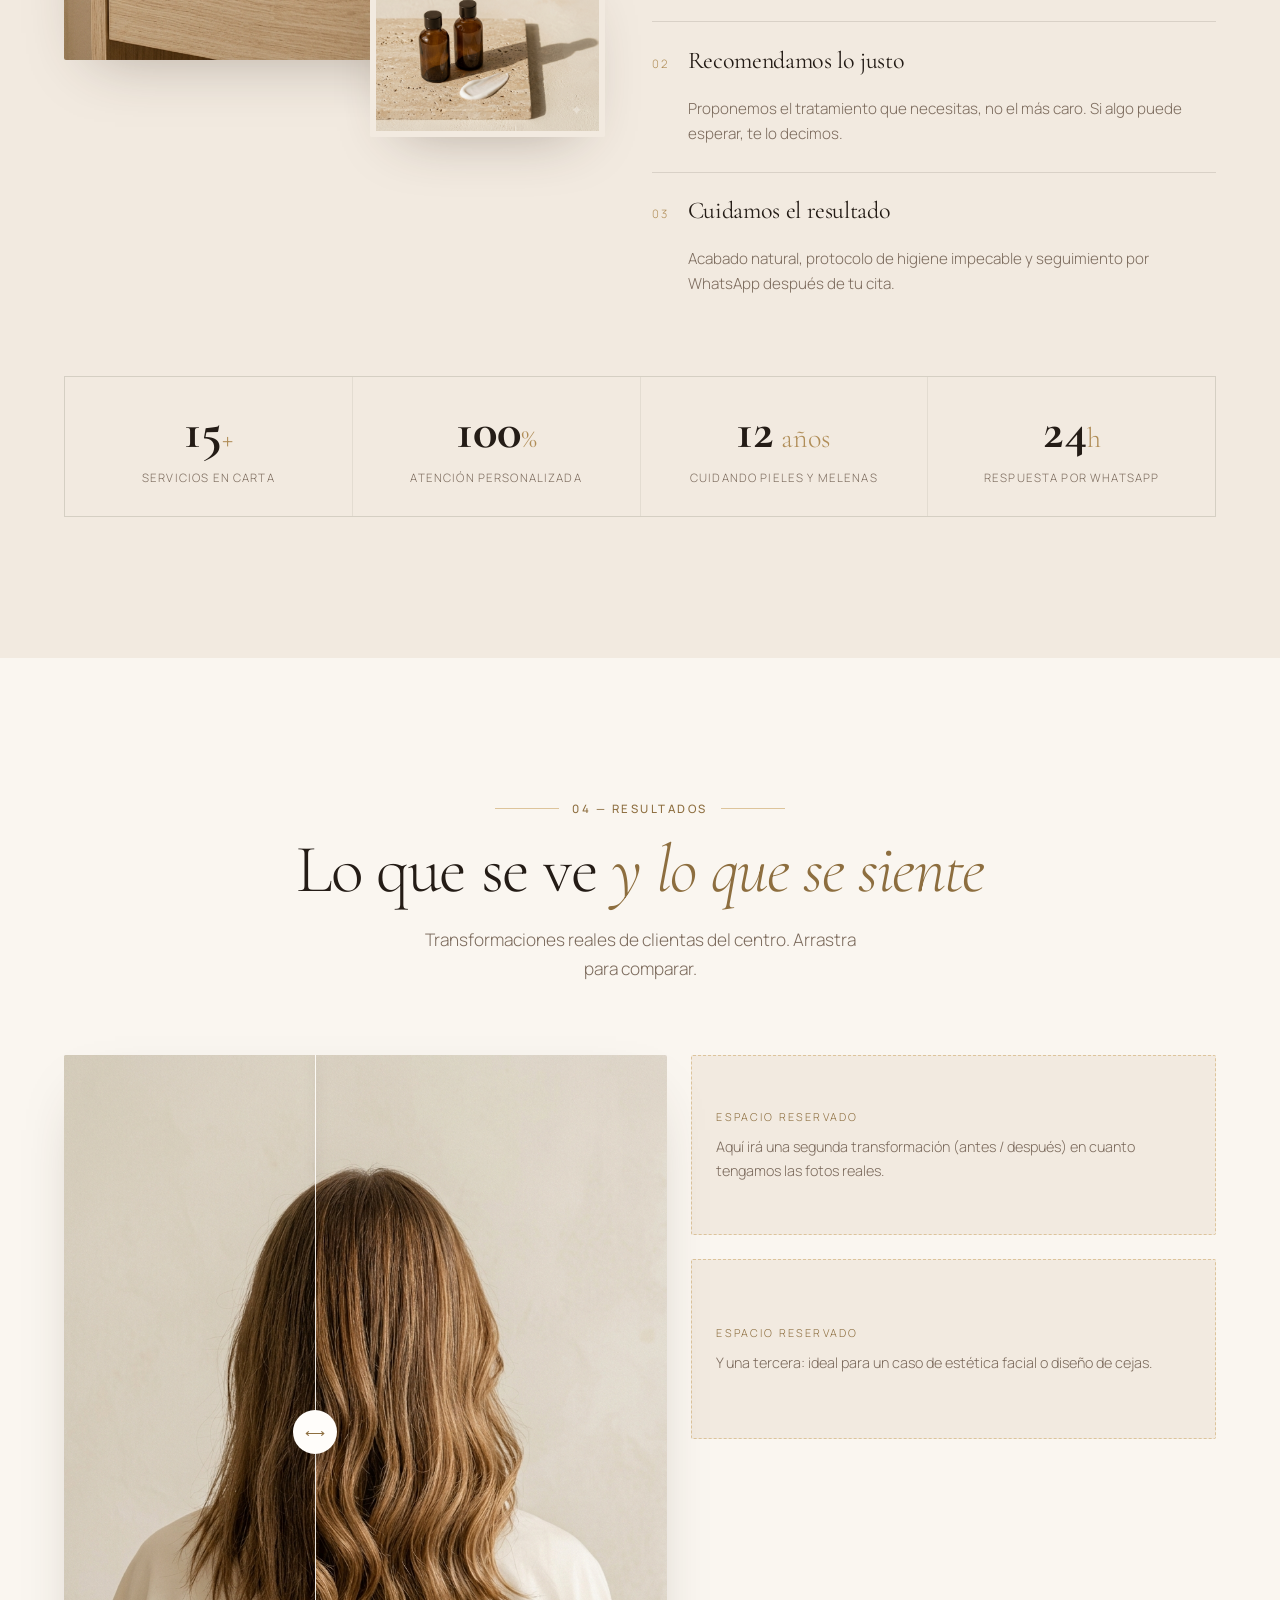
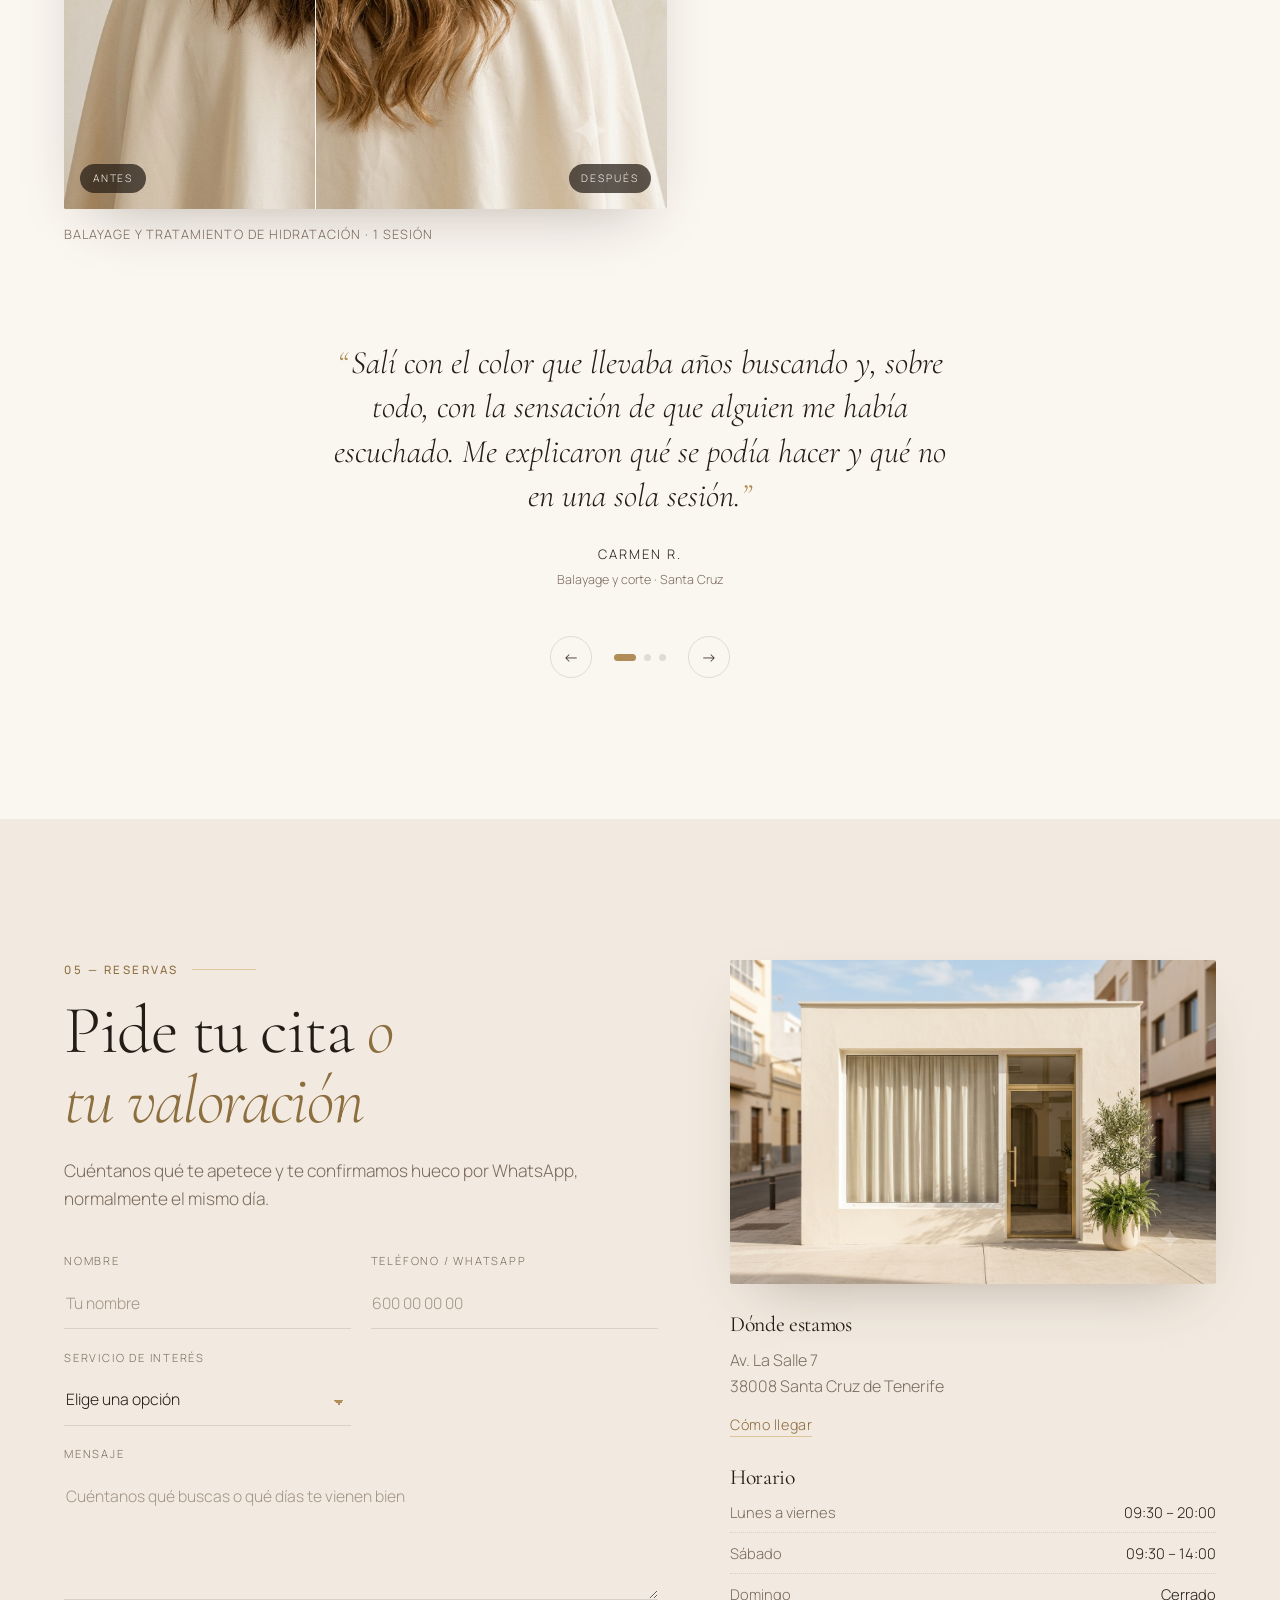
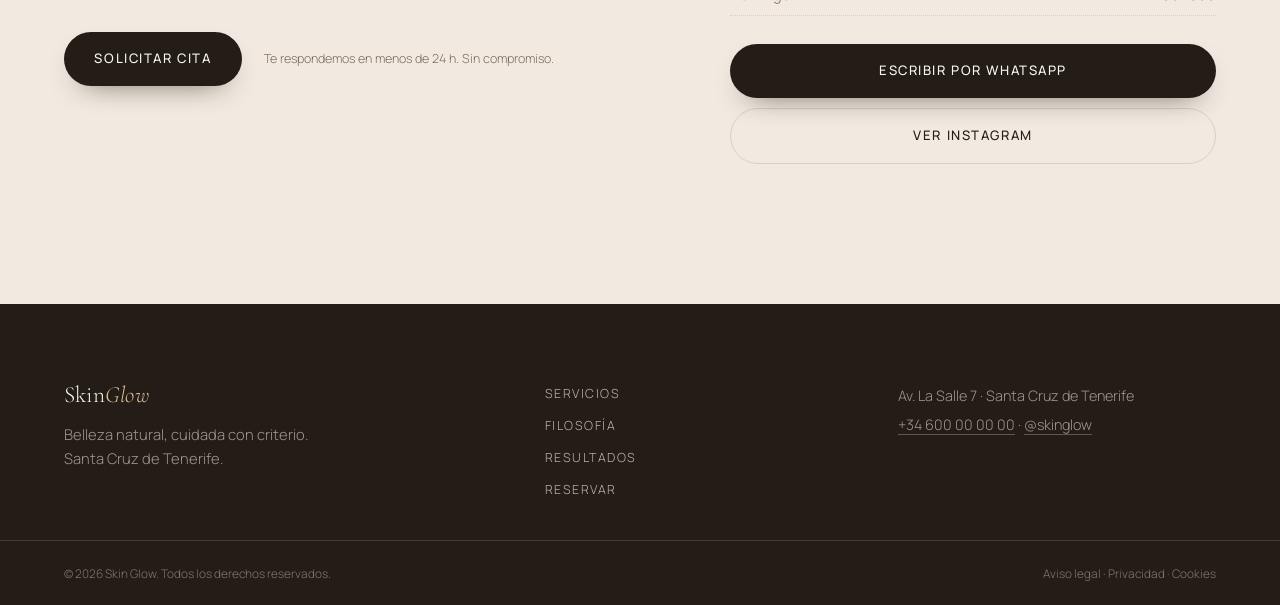
==== commit 1bbea1e4: "Add files via upload" ====
--- a/index.html
+++ b/index.html
@@ -1,167 +1,462 @@
 <!DOCTYPE html>
-<html>
+<html lang="es">
 <head>
 <meta charset="utf-8">
 <meta name="viewport" content="width=device-width, initial-scale=1">
-<script src="./support.js"></script>
+<title>Skin Glow · Centro de belleza y estética avanzada en Santa Cruz de Tenerife</title>
+<meta name="description" content="Peluquería, uñas y estética avanzada en Santa Cruz de Tenerife. Diagnóstico personalizado, resultados naturales y una experiencia de calma en Av. La Salle 7.">
+<meta name="theme-color" content="#faf6f0">
+<link rel="icon" href="data:image/svg+xml,<svg xmlns='http://www.w3.org/2000/svg' viewBox='0 0 32 32'><rect width='32' height='32' fill='%23faf6f0'/><text x='16' y='23' font-size='20' font-family='Georgia,serif' text-anchor='middle' fill='%23b08d57'>S</text></svg>">
+
+<meta property="og:title" content="Skin Glow · Belleza natural, cuidada con criterio">
+<meta property="og:description" content="Centro de belleza, estética avanzada, peluquería y uñas en Santa Cruz de Tenerife.">
+<meta property="og:type" content="website">
+
+<link rel="preconnect" href="https://fonts.googleapis.com">
+<link rel="preconnect" href="https://fonts.gstatic.com" crossorigin>
+<link rel="stylesheet" href="https://fonts.googleapis.com/css2?family=Cormorant+Garamond:ital,wght@0,300;0,400;0,500;0,600;1,300;1,400&family=Manrope:wght@300;400;500;600&display=swap">
+
+<link rel="preload" as="image" href="assets/img/hero-salon.png" fetchpriority="high">
+<link rel="stylesheet" href="styles.css?v=20260720">
+<script>document.documentElement.className += " js";</script>
 </head>
 <body>
-<x-dc>
-<helmet data-dc-atomics>
-<meta charset="UTF-8">
-<title>Skin Glow · Centro de belleza en Santa Cruz de Tenerife</title>
-<meta name="description" content="Skin Glow: peluquería, uñas y estética facial y corporal en Santa Cruz de Tenerife. Diagnóstico personalizado, acabados naturales y reserva por WhatsApp.">
-<meta name="keywords" content="centro de belleza Tenerife, peluquería Santa Cruz de Tenerife, salón de uñas, estética facial, depilación cejas">
-<meta name="robots" content="index, follow">
-<link rel="canonical" href="https://www.skinglowcenter.com/index.html">
-<meta property="og:type" content="website">
-<meta property="og:site_name" content="Skin Glow">
-<meta property="og:locale" content="es_ES">
-<meta property="og:title" content="Skin Glow · Centro de belleza en Santa Cruz de Tenerife">
-<meta property="og:description" content="Peluquería, uñas y estética facial y corporal con diagnóstico personalizado. Reserva tu cita en Santa Cruz de Tenerife.">
-<meta property="og:image" content="https://www.skinglowcenter.com/assets/logo.png">
-<meta property="og:url" content="https://www.skinglowcenter.com/index.html">
-<meta name="twitter:card" content="summary">
-<meta name="twitter:title" content="Skin Glow · Centro de belleza en Santa Cruz de Tenerife">
-<meta name="twitter:description" content="Peluquería, uñas y estética facial y corporal con diagnóstico personalizado en Santa Cruz de Tenerife.">
-<meta name="twitter:image" content="https://www.skinglowcenter.com/assets/logo.png">
-<link rel="icon" type="image/png" href="assets/logo.png">
-<link rel="apple-touch-icon" href="assets/logo.png">
-<meta name="theme-color" content="#151110">
-<link rel="preconnect" href="https://fonts.googleapis.com">
-<link rel="preconnect" href="https://fonts.gstatic.com" crossorigin>
-<link href="https://fonts.googleapis.com/css2?family=Playfair+Display:ital,wght@0,500;0,600;0,700;1,500&family=Cormorant+Garamond:ital,wght@0,500;1,500&family=Inter:wght@400;500;600;700&display=swap" rel="stylesheet">
-<style>
-body{margin:0;background:#151110;font-family:Inter,system-ui,sans-serif}
-a{text-decoration:none;color:inherit}
-html,body{overflow-x:hidden}
-.sg-navcheck{display:none}
-.sg-burger{display:none;flex-direction:column;gap:5px;cursor:pointer;width:26px;padding:6px}
-.sg-burger span{display:block;width:100%;height:2px;background:#fff}
-.sg-social a{transition:opacity .15s}
-.sg-social a:hover{opacity:.7}
-@media (max-width:900px){
-.sg-burger{display:flex}
-.sg-navlinks{display:none!important;position:absolute;top:100%;left:0;right:0;flex-direction:column!important;align-items:flex-start!important;background:#151110;padding:20px 24px;gap:16px!important;border-bottom:1px solid rgba(255,255,255,.1)}
-.sg-navcheck:checked ~ .sg-navlinks{display:flex!important}
-}
-</style>
-</helmet>
-
-<div style="background:#151110;color:#fff;min-height:100vh">
-
-<header style="border-bottom:1px solid rgba(255,255,255,.1);position:sticky;top:0;background:rgba(21,17,16,.92);backdrop-filter:blur(14px);z-index:50">
-<div style="max-width:1160px;margin:0 auto;padding:18px 24px;display:flex;align-items:center;justify-content:space-between;gap:16px;position:relative">
-<a href="index.html"><img src="assets/logo.png" alt="Skin Glow" style="height:46px;width:auto;display:block"></a>
-<input type="checkbox" id="navcheck" class="sg-navcheck">
-<label for="navcheck" class="sg-burger" aria-label="Abrir menú"><span></span><span></span><span></span></label>
-<nav class="sg-navlinks" style="display:flex;align-items:center;gap:28px;flex-wrap:wrap;font:600 13px Inter,sans-serif">
-<a href="index.html" style="color:#fff">Inicio</a>
-<a href="nosotros.html" style="color:#b8a795">Nosotros</a>
-<a href="servicios.html" style="color:#b8a795">Servicios</a>
-<a href="porquenosotros.html" style="color:#b8a795">Por qué elegirnos</a>
-<a href="resultados.html" style="color:#b8a795">Resultados</a>
-<a href="contacto.html" style="padding:11px 22px;background:#c39a5b;color:#151110;border-radius:2px;font-weight:700">Reservar cita</a>
-</nav>
+
+<a class="skip-link" href="#main">Saltar al contenido</a>
+
+<!-- ============ SPLASH ============ -->
+<div class="splash" id="splash" aria-hidden="true">
+  <div class="splash-inner">
+    <span class="splash-mark">Skin<em>Glow</em></span>
+    <span class="splash-line"><i></i></span>
+  </div>
 </div>
+
+<!-- ============ NAV ============ -->
+<header class="nav" id="nav">
+  <div class="nav-inner">
+    <a class="brand" href="#top" aria-label="Skin Glow, inicio">
+      <span class="brand-mark">Skin<em>Glow</em></span>
+      <span class="brand-sub">Santa Cruz de Tenerife</span>
+    </a>
+
+    <nav class="nav-links" aria-label="Navegación principal">
+      <a href="#servicios">Servicios</a>
+      <a href="#filosofia">Filosofía</a>
+      <a href="#resultados">Resultados</a>
+      <a href="#contacto">Contacto</a>
+    </nav>
+
+    <div class="nav-actions">
+      <a class="btn btn-ghost btn-sm" href="https://wa.me/34600000000" target="_blank" rel="noopener">WhatsApp</a>
+      <a class="btn btn-primary btn-sm" href="#contacto">Reservar cita</a>
+    </div>
+
+    <button class="nav-toggle" id="navToggle" aria-label="Abrir menú" aria-expanded="false" aria-controls="navMobile">
+      <span></span><span></span>
+    </button>
+  </div>
+
+  <div class="nav-mobile" id="navMobile" hidden>
+    <a href="#servicios">Servicios</a>
+    <a href="#filosofia">Filosofía</a>
+    <a href="#resultados">Resultados</a>
+    <a href="#contacto">Contacto</a>
+    <a class="nav-mobile-cta" href="#contacto">Reservar valoración</a>
+  </div>
 </header>
 
-<section style="position:relative;overflow:hidden;padding:110px 24px 90px">
-<img src="assets/hero.jpg" alt="" style="position:absolute;inset:0;width:100%;height:100%;object-fit:cover;opacity:.26">
-<div style="position:absolute;inset:0;background:linear-gradient(180deg,rgba(21,17,16,.35),#151110 94%)"></div>
-<div style="position:relative;max-width:1160px;margin:0 auto">
-<div style="max-width:660px">
-<p style="font:700 12px Inter;text-transform:uppercase;letter-spacing:4px;color:#c39a5b;margin:0 0 22px">Peluquería · Uñas · Estética facial y corporal</p>
-<h1 style="font:700 clamp(42px,8vw,76px)/1.02 'Playfair Display',serif;color:#fff;margin:0 0 28px;letter-spacing:-2px">BRILLA<br>DESDE TU<br><span style="color:#c39a5b">ESENCIA</span></h1>
-<p style="font:17px/1.75 Inter;color:#b8a795;max-width:480px;margin:0 0 34px">Tratamientos profesionales para rostro, cuerpo, cabello y manicura en un espacio pensado para que te sientas cómoda desde el primer minuto, en el corazón de Santa Cruz de Tenerife.</p>
-<div style="display:flex;gap:16px;flex-wrap:wrap;margin-bottom:30px">
-<a href="contacto.html" style="padding:16px 30px;background:#c39a5b;color:#151110;font:700 13px Inter">Reservar valoración</a>
-<a href="servicios.html" style="padding:16px 30px;border:1px solid rgba(255,255,255,.25);color:#fff;font:700 13px Inter">Ver servicios y precios</a>
-</div>
-<div style="display:flex;gap:10px;flex-wrap:wrap">
-<span style="border:1px solid rgba(255,255,255,.15);padding:8px 16px;color:#e8d3a1;font:700 11px Inter;text-transform:uppercase;letter-spacing:1px">Diagnóstico personalizado</span>
-<span style="border:1px solid rgba(255,255,255,.15);padding:8px 16px;color:#e8d3a1;font:700 11px Inter;text-transform:uppercase;letter-spacing:1px">Higiene profesional</span>
-<span style="border:1px solid rgba(255,255,255,.15);padding:8px 16px;color:#e8d3a1;font:700 11px Inter;text-transform:uppercase;letter-spacing:1px">Acabados naturales</span>
-</div>
-</div>
-</div>
+<main id="main">
+<span id="top"></span>
+
+<!-- ============ HERO ============ -->
+<section class="hero">
+  <div class="hero-glow" aria-hidden="true"></div>
+
+  <div class="hero-inner">
+    <div class="hero-copy">
+      <p class="kicker reveal">Centro de belleza & estética avanzada · Tenerife</p>
+
+      <h1 class="hero-title reveal">
+        Tu belleza natural,<br>
+        cuidada <em>con criterio</em>
+      </h1>
+
+      <p class="hero-sub reveal">
+        Un espacio sereno donde el tiempo se detiene: diagnóstico honesto, manos expertas
+        y el acabado exacto que tu piel y tu pelo necesitan. Ni más, ni menos.
+      </p>
+
+      <div class="hero-cta reveal">
+        <a class="btn btn-primary" href="#contacto" data-magnetic>Reservar valoración</a>
+        <a class="btn btn-line" href="#servicios">Ver carta de servicios</a>
+      </div>
+
+      <ul class="badges reveal" aria-label="Nuestras garantías">
+        <li><span class="badge-ico" aria-hidden="true">◈</span> Diagnóstico personalizado</li>
+        <li><span class="badge-ico" aria-hidden="true">✦</span> Higiene y protocolo profesional</li>
+        <li><span class="badge-ico" aria-hidden="true">❖</span> Resultados naturales</li>
+      </ul>
+    </div>
+
+    <figure class="hero-figure reveal">
+      <div class="hero-frame" aria-hidden="true"></div>
+      <!-- Sustituye este archivo por la foto real del salón (vertical 4:5) -->
+      <img src="assets/img/hero-salon.png" alt="Interior del centro de belleza Skin Glow en Santa Cruz de Tenerife"
+           width="1200" height="1500" fetchpriority="high" loading="eager" data-parallax="0.06">
+      <figcaption class="hero-caption">
+        <span>Av. La Salle 7</span>
+        <span class="dot" aria-hidden="true"></span>
+        <span>Santa Cruz de Tenerife</span>
+      </figcaption>
+    </figure>
+  </div>
+
+  <div class="ticker" aria-hidden="true">
+    <div class="ticker-track" data-ticker>
+      <span>Balayage</span><i>✦</i><span>Uñas de gel</span><i>✦</i><span>Limpieza facial</span><i>✦</i>
+      <span>Diseño de cejas</span><i>✦</i><span>Color a medida</span><i>✦</i><span>Radiofrecuencia</span><i>✦</i>
+      <span>Manicura semipermanente</span><i>✦</i><span>Ritual corporal</span><i>✦</i>
+    </div>
+  </div>
 </section>
 
-<section style="padding:90px 24px;background:#1c1714">
-<div style="max-width:1160px;margin:0 auto">
-<div style="text-align:center;max-width:680px;margin:0 auto 56px">
-<p style="font:italic 600 13px 'Cormorant Garamond',serif;text-transform:uppercase;letter-spacing:4px;color:#c39a5b;margin:0 0 14px">Servicios destacados</p>
-<h2 style="font:600 clamp(30px,3.5vw,44px)/1.1 'Playfair Display',serif;color:#fff;margin:0 0 16px">Todo lo que necesita un centro de belleza moderno</h2>
-<p style="font:16px/1.7 Inter;color:#9a8b7a;margin:0">Cuatro áreas de trabajo pensadas para resolver lo que necesitas hoy y cuidar tu imagen a largo plazo.</p>
-</div>
-<div style="display:grid;grid-template-columns:repeat(auto-fit,minmax(230px,1fr));gap:32px 40px">
-<div style="padding:18px 0 0;border-top:2px solid #c39a5b"><span style="font:700 34px 'Playfair Display',serif;color:#c39a5b">01</span><p style="font:700 11px Inter;letter-spacing:1.5px;color:#e8d3a1;margin:16px 0 6px">CABELLO</p><h3 style="font:600 19px 'Playfair Display',serif;color:#fff;margin:0 0 10px">Peluquería y color</h3><p style="font:14px/1.6 Inter;color:#9a8b7a;margin:0">Corte, brushing, hidratación, mechas, matiz y asesoría de imagen.</p></div>
-<div style="padding:18px 0 0;border-top:2px solid #c39a5b"><span style="font:700 34px 'Playfair Display',serif;color:#c39a5b">02</span><p style="font:700 11px Inter;letter-spacing:1.5px;color:#e8d3a1;margin:16px 0 6px">MANOS Y PIES</p><h3 style="font:600 19px 'Playfair Display',serif;color:#fff;margin:0 0 10px">Uñas profesionales</h3><p style="font:14px/1.6 Inter;color:#9a8b7a;margin:0">Manicura, pedicura, semipermanente, refuerzo y nail art.</p></div>
-<div style="padding:18px 0 0;border-top:2px solid #c39a5b"><span style="font:700 34px 'Playfair Display',serif;color:#c39a5b">03</span><p style="font:700 11px Inter;letter-spacing:1.5px;color:#e8d3a1;margin:16px 0 6px">ROSTRO</p><h3 style="font:600 19px 'Playfair Display',serif;color:#fff;margin:0 0 10px">Estética facial</h3><p style="font:14px/1.6 Inter;color:#9a8b7a;margin:0">Limpieza profunda, peeling, radiofrecuencia y rituales glow.</p></div>
-<div style="padding:18px 0 0;border-top:2px solid #c39a5b"><span style="font:700 34px 'Playfair Display',serif;color:#c39a5b">04</span><p style="font:700 11px Inter;letter-spacing:1.5px;color:#e8d3a1;margin:16px 0 6px">MIRADA</p><h3 style="font:600 19px 'Playfair Display',serif;color:#fff;margin:0 0 10px">Depilación y cejas</h3><p style="font:14px/1.6 Inter;color:#9a8b7a;margin:0">Diseño de cejas, laminado, tinte y depilación con acabado natural.</p></div>
-</div>
-</div>
+<!-- ============ SERVICIOS ============ -->
+<section class="services section" id="servicios">
+  <div class="wrap">
+    <header class="sec-head">
+      <p class="kicker reveal">02 — Experiencias</p>
+      <h2 class="sec-title reveal">Cuatro formas de <em>volver a sentirte tú</em></h2>
+      <p class="sec-lead reveal">
+        Cada área tiene su propio protocolo, sus propios tiempos y su propia forma de mimarte.
+        Elige por dónde quieres empezar.
+      </p>
+    </header>
+
+    <div class="svc" data-svc>
+      <!-- Índice interactivo -->
+      <ol class="svc-list" data-svc-list>
+        <li class="svc-item is-active reveal" data-svc-item data-photo="assets/img/servicio-peluqueria.png">
+          <button class="svc-btn" type="button" aria-expanded="true">
+            <span class="svc-num">01</span>
+            <span class="svc-head">
+              <span class="svc-title">Peluquería &amp; Color</span>
+              <span class="svc-sub">Color a medida</span>
+            </span>
+            <span class="svc-arrow" aria-hidden="true">→</span>
+          </button>
+          <div class="svc-body">
+            <p>Diagnóstico capilar antes de tocar el color. Balayage, mechas y coloración pensados
+              para tu tono de piel y tu rutina real, no para una foto.</p>
+            <ul class="svc-tags">
+              <li>Balayage &amp; babylights</li><li>Color y cobertura de canas</li>
+              <li>Corte y peinado</li><li>Tratamiento de hidratación</li>
+            </ul>
+          </div>
+        </li>
+
+        <li class="svc-item reveal" data-svc-item data-photo="assets/img/servicio-unas.png">
+          <button class="svc-btn" type="button" aria-expanded="false">
+            <span class="svc-num">02</span>
+            <span class="svc-head">
+              <span class="svc-title">Uñas Profesionales</span>
+              <span class="svc-sub">Acabado impecable</span>
+            </span>
+            <span class="svc-arrow" aria-hidden="true">→</span>
+          </button>
+          <div class="svc-body">
+            <p>Manicura con protocolo, materiales de primera y un acabado limpio que aguanta.
+              Sin prisa y sin dañar la uña natural.</p>
+            <ul class="svc-tags">
+              <li>Manicura semipermanente</li><li>Uñas acrílicas y gel</li>
+              <li>Nail art discreto</li><li>Pedicura completa</li>
+            </ul>
+          </div>
+        </li>
+
+        <li class="svc-item reveal" data-svc-item data-photo="assets/img/servicio-facial.png">
+          <button class="svc-btn" type="button" aria-expanded="false">
+            <span class="svc-num">03</span>
+            <span class="svc-head">
+              <span class="svc-title">Estética Facial · Glow</span>
+              <span class="svc-sub">Piel luminosa</span>
+            </span>
+            <span class="svc-arrow" aria-hidden="true">→</span>
+          </button>
+          <div class="svc-body">
+            <p>Limpiezas profundas, activos honestos y aparatología solo cuando aporta.
+              Te decimos lo que tu piel necesita, no lo que más se vende.</p>
+            <ul class="svc-tags">
+              <li>Limpieza facial profunda</li><li>Peeling y ácidos</li>
+              <li>Radiofrecuencia facial</li><li>Ritual glow express</li>
+            </ul>
+          </div>
+        </li>
+
+        <li class="svc-item reveal" data-svc-item data-photo="assets/img/servicio-corporal.png">
+          <button class="svc-btn" type="button" aria-expanded="false">
+            <span class="svc-num">04</span>
+            <span class="svc-head">
+              <span class="svc-title">Cuidado Corporal &amp; Mirada</span>
+              <span class="svc-sub">Detalle y descanso</span>
+            </span>
+            <span class="svc-arrow" aria-hidden="true">→</span>
+          </button>
+          <div class="svc-body">
+            <p>Desde el diseño de cejas que enmarca tu rostro hasta tratamientos corporales
+              para desconectar de verdad durante una hora entera.</p>
+            <ul class="svc-tags">
+              <li>Diseño y laminado de cejas</li><li>Extensión de pestañas</li>
+              <li>Masaje y drenaje</li><li>Depilación y ritual corporal</li>
+            </ul>
+          </div>
+        </li>
+      </ol>
+
+      <!-- Visor (solo escritorio) -->
+      <div class="svc-viewer" aria-hidden="true">
+        <div class="svc-viewer-frame">
+          <!-- Las 4 fotos se sustituyen por imágenes reales de cada área (formato 4:5) -->
+          <img src="assets/img/servicio-peluqueria.png" alt="" class="svc-photo is-active" data-svc-photo="assets/img/servicio-peluqueria.png" loading="lazy" decoding="async">
+          <img src="assets/img/servicio-unas.png" alt="" class="svc-photo" data-svc-photo="assets/img/servicio-unas.png" loading="lazy" decoding="async">
+          <img src="assets/img/servicio-facial.png" alt="" class="svc-photo" data-svc-photo="assets/img/servicio-facial.png" loading="lazy" decoding="async">
+          <img src="assets/img/servicio-corporal.png" alt="" class="svc-photo" data-svc-photo="assets/img/servicio-corporal.png" loading="lazy" decoding="async">
+        </div>
+        <p class="svc-viewer-note">Pasa el cursor por cada experiencia</p>
+      </div>
+    </div>
+  </div>
 </section>
 
-<section style="padding:100px 24px;background:#151110">
-<div style="max-width:1160px;margin:0 auto;display:flex;flex-wrap:wrap;gap:56px;align-items:center">
-<div style="flex:1 1 380px;border-radius:6px;overflow:hidden"><img src="assets/panel.jpg" alt="Línea de productos Skin Glow" style="width:100%;height:100%;object-fit:cover;display:block"></div>
-<div style="flex:1 1 380px">
-<p style="font:italic 600 13px 'Cormorant Garamond',serif;text-transform:uppercase;letter-spacing:4px;color:#c39a5b;margin:0 0 16px">Cuidado que se nota</p>
-<h2 style="font:600 40px/1.1 'Playfair Display',serif;color:#fff;margin:0 0 20px">Brilla desde tu esencia</h2>
-<p style="font:16px/1.75 Inter;color:#9a8b7a;margin:0 0 24px">Trabajamos con fórmulas e ingredientes seleccionados para realzar tu belleza natural: cada tratamiento se piensa a partir de un diagnóstico real, no de una plantilla.</p>
-<ul style="list-style:none;padding:0;margin:0 0 28px;display:flex;flex-direction:column;gap:14px">
-<li style="font:15px/1.6 Inter;color:#cbb9a4"><span style="color:#c39a5b;font-weight:700;margin-right:10px">✦</span>Ambiente cuidado y tranquilo, pensado para desconectar durante tu cita.</li>
-<li style="font:15px/1.6 Inter;color:#cbb9a4"><span style="color:#c39a5b;font-weight:700;margin-right:10px">✦</span>Cada visita empieza resolviendo tus dudas antes de recomendar nada.</li>
-<li style="font:15px/1.6 Inter;color:#cbb9a4"><span style="color:#c39a5b;font-weight:700;margin-right:10px">✦</span>Reserva directa por WhatsApp, sin esperas ni llamadas complicadas.</li>
-</ul>
-<a href="porquenosotros.html" style="display:inline-block;padding:15px 28px;background:linear-gradient(135deg,#e8d3a1,#9c7638);color:#1a1512;font:700 13px Inter">Por qué elegirnos</a>
-</div>
-</div>
+<!-- ============ FILOSOFÍA ============ -->
+<section class="philo section" id="filosofia">
+  <div class="wrap philo-grid">
+    <div class="philo-figures">
+      <figure class="philo-fig philo-fig-a reveal">
+        <!-- Foto real: detalle del espacio / cabina (4:5) -->
+        <img src="assets/img/filosofia-detalle.png" alt="Detalle del espacio de Skin Glow" loading="lazy" decoding="async" width="1000" height="1250">
+      </figure>
+      <figure class="philo-fig philo-fig-b reveal">
+        <!-- Foto real: producto o textura (16:12) -->
+        <img src="assets/img/filosofia-producto.png" alt="Producto de tratamiento utilizado en Skin Glow" loading="lazy" decoding="async" width="900" height="700">
+      </figure>
+    </div>
+
+    <div class="philo-copy">
+      <p class="kicker reveal">03 — Filosofía</p>
+      <h2 class="sec-title reveal">Diagnóstico <em>antes que producto</em></h2>
+
+      <p class="philo-lead reveal">
+        En Skin Glow no empezamos por el catálogo: empezamos por ti. Miramos tu piel, tu pelo,
+        tu rutina y tu tiempo. Y a partir de ahí te decimos la verdad, aunque la verdad sea
+        «hoy no te hace falta nada».
+      </p>
+
+      <ol class="pillars">
+        <li class="pillar reveal">
+          <span class="pillar-n">01</span>
+          <h3>Te escuchamos primero</h3>
+          <p>Una valoración tranquila, sin reloj encima, para entender qué buscas y qué es realista.</p>
+        </li>
+        <li class="pillar reveal">
+          <span class="pillar-n">02</span>
+          <h3>Recomendamos lo justo</h3>
+          <p>Proponemos el tratamiento que necesitas, no el más caro. Si algo puede esperar, te lo decimos.</p>
+        </li>
+        <li class="pillar reveal">
+          <span class="pillar-n">03</span>
+          <h3>Cuidamos el resultado</h3>
+          <p>Acabado natural, protocolo de higiene impecable y seguimiento por WhatsApp después de tu cita.</p>
+        </li>
+      </ol>
+    </div>
+  </div>
+
+  <div class="wrap">
+    <ul class="stats" data-stats>
+      <li class="stat reveal"><span class="stat-n"><b data-count="15">15</b><i>+</i></span><span class="stat-l">servicios en carta</span></li>
+      <li class="stat reveal"><span class="stat-n"><b data-count="100">100</b><i>%</i></span><span class="stat-l">atención personalizada</span></li>
+      <li class="stat reveal"><span class="stat-n"><b data-count="12">12</b><i>&nbsp;años</i></span><span class="stat-l">cuidando pieles y melenas</span></li>
+      <li class="stat reveal"><span class="stat-n"><b data-count="24">24</b><i>h</i></span><span class="stat-l">respuesta por WhatsApp</span></li>
+    </ul>
+  </div>
 </section>
 
-<section style="padding:90px 24px;background:#1c1714">
-<div style="max-width:760px;margin:0 auto;text-align:center">
-<p style="font:italic 500 30px/1.4 'Playfair Display',serif;color:#f3e9d6;margin:0">"Queremos que cada clienta salga sintiéndose cuidada, escuchada y segura con su <span style="color:#c39a5b;font-style:normal">Glow</span>."</p>
-</div>
+<!-- ============ RESULTADOS & TESTIMONIOS ============ -->
+<section class="results section" id="resultados">
+  <div class="wrap">
+    <header class="sec-head sec-head-center">
+      <p class="kicker reveal">04 — Resultados</p>
+      <h2 class="sec-title reveal">Lo que se ve <em>y lo que se siente</em></h2>
+      <p class="sec-lead reveal">Transformaciones reales de clientas del centro. Arrastra para comparar.</p>
+    </header>
+
+    <!-- Antes / Después -->
+    <div class="ba-grid">
+      <div class="ba reveal" data-ba>
+        <div class="ba-media">
+          <!-- Sustituye por la foto real "después" -->
+          <img class="ba-after" src="assets/img/despues.png" alt="Resultado después del tratamiento" loading="lazy" decoding="async">
+          <div class="ba-before-wrap" data-ba-clip>
+            <!-- Sustituye por la foto real "antes" -->
+            <img class="ba-before" src="assets/img/antes.png" alt="Estado antes del tratamiento" loading="lazy" decoding="async">
+          </div>
+          <div class="ba-handle" data-ba-handle role="slider" tabindex="0"
+               aria-label="Comparar antes y después" aria-valuemin="0" aria-valuemax="100" aria-valuenow="50">
+            <span class="ba-handle-line" aria-hidden="true"></span>
+            <span class="ba-handle-knob" aria-hidden="true">⟷</span>
+          </div>
+          <span class="ba-tag ba-tag-l">Antes</span>
+          <span class="ba-tag ba-tag-r">Después</span>
+        </div>
+        <p class="ba-caption">Balayage y tratamiento de hidratación · 1 sesión</p>
+      </div>
+
+      <div class="ba-side">
+        <div class="ba-placeholder reveal">
+          <span>Espacio reservado</span>
+          <p>Aquí irá una segunda transformación (antes / después) en cuanto tengamos las fotos reales.</p>
+        </div>
+        <div class="ba-placeholder reveal">
+          <span>Espacio reservado</span>
+          <p>Y una tercera: ideal para un caso de estética facial o diseño de cejas.</p>
+        </div>
+      </div>
+    </div>
+
+    <!-- Testimonios -->
+    <div class="quotes" data-quotes>
+      <div class="quotes-stage">
+        <figure class="quote is-active" data-quote>
+          <p class="quote-text">Salí con el color que llevaba años buscando y, sobre todo, con la sensación de que
+            alguien me había escuchado. Me explicaron qué se podía hacer y qué no en una sola sesión.</p>
+          <figcaption><span class="quote-name">Carmen R.</span><span class="quote-meta">Balayage y corte · Santa Cruz</span></figcaption>
+        </figure>
+        <figure class="quote" data-quote>
+          <p class="quote-text">Es el único sitio donde no me han intentado vender de todo. Me hicieron un diagnóstico
+            de piel, me recomendaron empezar por lo básico y la diferencia se nota en tres semanas.</p>
+          <figcaption><span class="quote-name">Elena M.</span><span class="quote-meta">Limpieza facial profunda</span></figcaption>
+        </figure>
+        <figure class="quote" data-quote>
+          <p class="quote-text">El acabado de las uñas es de otra liga: limpio, fino, sin daño. Y el trato es tan cercano
+            que la hora se pasa volando. Ya no voy a ningún otro sitio.</p>
+          <figcaption><span class="quote-name">Nayra P.</span><span class="quote-meta">Manicura semipermanente</span></figcaption>
+        </figure>
+      </div>
+      <div class="quotes-nav">
+        <button type="button" data-quote-prev aria-label="Testimonio anterior">←</button>
+        <div class="quotes-dots" data-quote-dots></div>
+        <button type="button" data-quote-next aria-label="Siguiente testimonio">→</button>
+      </div>
+    </div>
+  </div>
 </section>
 
-<footer style="background:#151110;border-top:1px solid rgba(255,255,255,.08);padding:64px 24px 24px">
-<div style="max-width:1160px;margin:0 auto;display:flex;flex-wrap:wrap;gap:40px">
-<div style="flex:2 1 280px">
-<img src="assets/logo.png" alt="Skin Glow" style="height:50px;width:auto;margin-bottom:16px">
-<p style="font:14px/1.7 Inter;color:#9a8b7a;margin:0 0 16px;max-width:340px">Centro de belleza, estética, peluquería y uñas en Santa Cruz de Tenerife. Cuidamos tu imagen con asesoramiento honesto, protocolos higiénicos y resultados naturales.</p>
-<div style="display:flex;gap:12px">
-</div>
-</div>
-<div style="flex:1 1 160px">
-<h4 style="font:700 13px Inter;letter-spacing:1px;text-transform:uppercase;color:#fff;margin:0 0 14px">Servicios</h4>
-<div style="display:flex;flex-direction:column;gap:10px">
-<a href="servicios.html#peluqueria" style="font:14px Inter;color:#9a8b7a">Peluquería</a>
-<a href="servicios.html#unas" style="font:14px Inter;color:#9a8b7a">Uñas</a>
-<a href="servicios.html#facial" style="font:14px Inter;color:#9a8b7a">Faciales</a>
-<a href="servicios.html#corporal" style="font:14px Inter;color:#9a8b7a">Corporales</a>
-</div>
-</div>
-<div style="flex:1 1 220px">
-<h4 style="font:700 13px Inter;letter-spacing:1px;text-transform:uppercase;color:#fff;margin:0 0 14px">Contacto</h4>
-<p style="font:14px/1.7 Inter;color:#9a8b7a;margin:0 0 10px">Av. La Salle, 7<br>38005 Santa Cruz de Tenerife</p>
-<p style="font:14px/1.7 Inter;color:#9a8b7a;margin:0 0 10px">Lunes a sábado · 9:00–21:00</p>
-<p style="font:14px/1.7 Inter;color:#9a8b7a;margin:0">+34 628 016 415<br>skinglowcenter@protonmail.com</p>
-<div class="sg-social" style="display:flex;gap:14px;margin-top:18px">
-<a href="https://instagram.com/skinglowcenter" target="_blank" rel="noopener" aria-label="Instagram" style="width:38px;height:38px;border:1px solid rgba(255,255,255,.15);border-radius:50%;display:flex;align-items:center;justify-content:center;color:#e8d3a1"><svg width="17" height="17" viewBox="0 0 24 24" fill="none" stroke="currentColor" stroke-width="1.8"><rect x="2" y="2" width="20" height="20" rx="5"></rect><circle cx="12" cy="12" r="4.2"></circle><circle cx="17.3" cy="6.7" r="1.1" fill="currentColor" stroke="none"></circle></svg></a>
-<a href="https://facebook.com/skinglowcenter" target="_blank" rel="noopener" aria-label="Facebook" style="width:38px;height:38px;border:1px solid rgba(255,255,255,.15);border-radius:50%;display:flex;align-items:center;justify-content:center;color:#e8d3a1"><svg width="16" height="16" viewBox="0 0 24 24" fill="currentColor"><path d="M13.5 21v-8.2h2.75l.41-3.2h-3.16V7.4c0-.93.26-1.56 1.6-1.56h1.7V2.98C15.94 2.9 14.99 2.8 13.9 2.8c-2.4 0-4.05 1.46-4.05 4.15v2.65H7.1v3.2h2.75V21h3.65z"></path></svg></a>
-<a href="https://tiktok.com/@skinglowcenter" target="_blank" rel="noopener" aria-label="TikTok" style="width:38px;height:38px;border:1px solid rgba(255,255,255,.15);border-radius:50%;display:flex;align-items:center;justify-content:center;color:#e8d3a1"><svg width="15" height="15" viewBox="0 0 24 24" fill="currentColor"><path d="M16.6 2h-3.2v13.6a3 3 0 1 1-2.13-2.87V9.4a6.2 6.2 0 1 0 5.33 6.14V8.53a7.9 7.9 0 0 0 4.6 1.47V6.8a4.7 4.7 0 0 1-4.6-4.6z"></path></svg></a>
-</div>
-</div>
-</div>
-<div style="max-width:1160px;margin:40px auto 0;padding-top:22px;border-top:1px solid rgba(255,255,255,.08);text-align:center;font:13px Inter;color:#6b5f52">© 2026 Skin Glow. Todos los derechos reservados.</div>
+<!-- ============ CONTACTO ============ -->
+<section class="contact section" id="contacto">
+  <div class="wrap contact-grid">
+    <div class="contact-form-col">
+      <p class="kicker reveal">05 — Reservas</p>
+      <h2 class="sec-title reveal">Pide tu cita <em>o tu valoración</em></h2>
+      <p class="sec-lead reveal">Cuéntanos qué te apetece y te confirmamos hueco por WhatsApp, normalmente el mismo día.</p>
+
+      <form class="form reveal" id="bookForm" novalidate>
+        <div class="field">
+          <label for="f-name">Nombre</label>
+          <input id="f-name" name="nombre" type="text" autocomplete="name" placeholder="Tu nombre" required>
+        </div>
+        <div class="field">
+          <label for="f-phone">Teléfono / WhatsApp</label>
+          <input id="f-phone" name="telefono" type="tel" autocomplete="tel" placeholder="600 00 00 00" required>
+        </div>
+        <div class="field">
+          <label for="f-service">Servicio de interés</label>
+          <select id="f-service" name="servicio" required>
+            <option value="">Elige una opción</option>
+            <option>Peluquería &amp; Color</option>
+            <option>Uñas Profesionales</option>
+            <option>Estética Facial · Glow</option>
+            <option>Cuidado Corporal &amp; Mirada</option>
+            <option>No lo sé, quiero una valoración</option>
+          </select>
+        </div>
+        <div class="field field-full">
+          <label for="f-msg">Mensaje</label>
+          <textarea id="f-msg" name="mensaje" rows="4" placeholder="Cuéntanos qué buscas o qué días te vienen bien"></textarea>
+        </div>
+
+        <div class="form-foot">
+          <button class="btn btn-primary" type="submit" data-magnetic>Solicitar cita</button>
+          <p class="form-note">Te respondemos en menos de 24 h. Sin compromiso.</p>
+        </div>
+
+        <p class="form-status" data-form-status role="status" aria-live="polite"></p>
+      </form>
+    </div>
+
+    <aside class="contact-info">
+      <figure class="contact-map reveal">
+        <!-- Sustituye por foto de fachada o un mapa incrustado -->
+        <img src="assets/img/mapa-zona.png" alt="Ubicación de Skin Glow en Av. La Salle 7, Santa Cruz de Tenerife" loading="lazy" decoding="async" width="1200" height="800">
+      </figure>
+
+      <div class="info-block reveal">
+        <h3>Dónde estamos</h3>
+        <p class="info-addr">Av. La Salle 7<br>38008 Santa Cruz de Tenerife</p>
+        <a class="link-gold" href="https://maps.google.com/?q=Av.+La+Salle+7,+Santa+Cruz+de+Tenerife" target="_blank" rel="noopener">Cómo llegar</a>
+      </div>
+
+      <div class="info-block reveal">
+        <h3>Horario</h3>
+        <ul class="hours">
+          <li><span>Lunes a viernes</span><span>09:30 – 20:00</span></li>
+          <li><span>Sábado</span><span>09:30 – 14:00</span></li>
+          <li><span>Domingo</span><span>Cerrado</span></li>
+        </ul>
+      </div>
+
+      <div class="info-actions reveal">
+        <a class="btn btn-primary btn-block" href="https://wa.me/34600000000" target="_blank" rel="noopener">Escribir por WhatsApp</a>
+        <a class="btn btn-line btn-block" href="https://instagram.com/skinglow" target="_blank" rel="noopener">Ver Instagram</a>
+      </div>
+    </aside>
+  </div>
+</section>
+</main>
+
+<!-- ============ FOOTER ============ -->
+<footer class="footer">
+  <div class="wrap footer-inner">
+    <div class="footer-brand">
+      <span class="brand-mark">Skin<em>Glow</em></span>
+      <p>Belleza natural, cuidada con criterio.<br>Santa Cruz de Tenerife.</p>
+    </div>
+    <nav class="footer-nav" aria-label="Enlaces del pie">
+      <a href="#servicios">Servicios</a>
+      <a href="#filosofia">Filosofía</a>
+      <a href="#resultados">Resultados</a>
+      <a href="#contacto">Reservar</a>
+    </nav>
+    <div class="footer-meta">
+      <p>Av. La Salle 7 · Santa Cruz de Tenerife</p>
+      <p><a href="https://wa.me/34600000000" target="_blank" rel="noopener">+34 600 00 00 00</a> · <a href="https://instagram.com/skinglow" target="_blank" rel="noopener">@skinglow</a></p>
+    </div>
+  </div>
+  <div class="wrap footer-legal">
+    <span>© <span data-year>2026</span> Skin Glow. Todos los derechos reservados.</span>
+    <span>Aviso legal · Privacidad · Cookies</span>
+  </div>
 </footer>
 
-<a href="https://wa.me/34628016415" style="position:fixed;right:22px;bottom:22px;z-index:60;background:#25D366;color:#fff;padding:14px 20px;border-radius:999px;font:900 14px Inter;box-shadow:0 12px 30px rgba(0,0,0,.35)">WhatsApp</a>
-
-</div>
-
-</x-dc>
+<a class="wa-float" href="https://wa.me/34600000000" target="_blank" rel="noopener" aria-label="Escribir por WhatsApp">
+  <svg viewBox="0 0 24 24" width="22" height="22" aria-hidden="true" fill="currentColor">
+    <path d="M12.04 2C6.58 2 2.13 6.45 2.13 11.91c0 1.75.46 3.45 1.32 4.95L2 22l5.25-1.38a9.9 9.9 0 0 0 4.79 1.22h.01c5.46 0 9.91-4.45 9.91-9.91S17.5 2 12.04 2zm5.8 14.18c-.24.68-1.4 1.3-1.94 1.35-.5.05-.96.23-3.23-.67-2.72-1.07-4.44-3.85-4.57-4.03-.13-.18-1.09-1.45-1.09-2.76 0-1.31.69-1.96.93-2.22.24-.27.53-.33.7-.33.18 0 .35 0 .5.01.16.01.38-.06.59.45.24.57.8 1.97.87 2.11.07.14.12.3.02.48-.09.18-.14.3-.28.46-.14.16-.29.36-.41.48-.14.14-.28.29-.12.57.16.27.71 1.17 1.52 1.9 1.04.93 1.92 1.22 2.2 1.36.27.14.43.12.59-.07.16-.18.68-.79.86-1.06.18-.27.36-.23.6-.14.24.09 1.55.73 1.81.87.27.14.45.2.51.31.07.11.07.64-.17 1.32z"/>
+  </svg>
+</a>
+
+<script defer src="lib/gsap.min.js"></script>
+<script defer src="lib/ScrollTrigger.min.js"></script>
+<script defer src="lib/manifest.js?v=20260720"></script>
+<script defer src="main.js?v=20260720"></script>
 </body>
 </html>
--- a/styles.css
+++ b/styles.css
@@ -0,0 +1,592 @@
+/* =============================================================
+   SKIN GLOW · styles.css
+   1 Tokens · 2 Reset · 3 Utilidades · 4 Tipografía · 5 Componentes
+   6 Secciones · 7 Efectos · 8 Responsive · 9 Reduced motion
+   ============================================================= */
+
+/* =============================================================
+   1. TOKENS
+   ============================================================= */
+:root {
+  --bg:        #faf6f0;   /* crema base */
+  --bg-2:      #f2eae0;   /* arena */
+  --bg-3:      #ece1d4;   /* arena profunda */
+  --paper:     #fffdfa;
+
+  --ink:       #241c16;   /* marrón casi negro */
+  --ink-soft:  #3c3026;
+  --ink-mute:  #7c6b5d;
+  --ink-faint: #a39486;
+
+  --gold:      #b08d57;
+  --gold-deep: #8d6e3f;
+  --gold-soft: #ddc49b;
+  --gold-wash: rgba(176,141,87,.10);
+
+  --line:      rgba(36,28,22,.12);
+  --line-soft: rgba(36,28,22,.07);
+
+  --serif: "Cormorant Garamond", Georgia, "Times New Roman", serif;
+  --sans:  "Manrope", -apple-system, BlinkMacSystemFont, "Segoe UI", Helvetica, Arial, sans-serif;
+
+  --gutter: clamp(1.15rem, 5vw, 4rem);
+  --maxw: 1280px;
+  --radius: 2px;
+
+  --ease-out:  cubic-bezier(0.16, 1, 0.3, 1);
+  --ease-in:   cubic-bezier(0.7, 0, 0.84, 0);
+  --ease-soft: cubic-bezier(0.25, 0.46, 0.45, 0.94);
+
+  --shadow-soft: 0 24px 60px -30px rgba(60, 45, 32, .38);
+  --shadow-lift: 0 36px 80px -34px rgba(60, 45, 32, .48);
+}
+
+/* =============================================================
+   2. RESET & BASE
+   ============================================================= */
+*, *::before, *::after { box-sizing: border-box; margin: 0; }
+html { -webkit-text-size-adjust: 100%; tab-size: 2; scroll-behavior: smooth; scroll-padding-top: 84px; }
+
+body {
+  font-family: var(--sans);
+  font-size: 16px;
+  font-weight: 300;
+  line-height: 1.65;
+  color: var(--ink-soft);
+  background: var(--bg);
+  -webkit-font-smoothing: antialiased;
+  text-rendering: optimizeLegibility;
+  overflow-x: clip;
+  overscroll-behavior-y: none;
+}
+
+img, svg, video { display: block; max-width: 100%; }
+img { height: auto; }
+button { font: inherit; color: inherit; cursor: pointer; border: 0; background: none; }
+a { color: inherit; text-decoration: none; }
+p { text-wrap: pretty; }
+ul, ol { list-style: none; padding: 0; }
+
+h1, h2, h3, h4 { text-wrap: balance; line-height: 1.06; letter-spacing: -0.015em; font-weight: 400; color: var(--ink); }
+::selection { background: var(--gold-soft); color: var(--ink); }
+
+:focus-visible { outline: 2px solid var(--gold); outline-offset: 3px; border-radius: 3px; }
+
+/* =============================================================
+   3. UTILIDADES
+   ============================================================= */
+.wrap { width: 100%; max-width: var(--maxw); margin-inline: auto; padding-inline: var(--gutter); }
+.section { padding-block: clamp(4.5rem, 11vw, 9.5rem); position: relative; }
+
+.skip-link {
+  position: fixed; top: -100px; left: 1rem; z-index: 9999;
+  padding: .65rem 1.1rem; background: var(--ink); color: var(--bg);
+  border-radius: 4px; font-size: .85rem;
+}
+.skip-link:focus { top: 1rem; }
+
+.kicker {
+  font-size: .72rem; letter-spacing: .22em; text-transform: uppercase;
+  color: var(--gold-deep); font-weight: 500; margin-bottom: 1.1rem;
+  display: flex; align-items: center; gap: .8rem;
+}
+.kicker::after { content: ""; height: 1px; width: clamp(28px, 6vw, 64px); background: var(--gold-soft); }
+
+.sec-title {
+  font-family: var(--serif);
+  font-size: clamp(2.15rem, 6.2vw, 4.25rem);
+  font-weight: 300; letter-spacing: -0.02em; line-height: 1.02;
+}
+.sec-title em { font-style: italic; color: var(--gold-deep); }
+.sec-lead {
+  margin-top: 1.35rem; max-width: 54ch; color: var(--ink-mute);
+  font-size: clamp(1rem, 1.55vw, 1.08rem);
+}
+.sec-head { margin-bottom: clamp(2.5rem, 6vw, 4.5rem); }
+.sec-head-center { text-align: center; }
+.sec-head-center .kicker { justify-content: center; }
+.sec-head-center .kicker::before { content: ""; height: 1px; width: clamp(28px, 6vw, 64px); background: var(--gold-soft); }
+.sec-head-center .sec-lead { margin-inline: auto; }
+
+.link-gold {
+  color: var(--gold-deep); font-size: .9rem; letter-spacing: .04em;
+  border-bottom: 1px solid var(--gold-soft); padding-bottom: 2px;
+  transition: border-color .4s var(--ease-out), color .4s var(--ease-out);
+}
+.link-gold:hover { color: var(--ink); border-color: var(--gold); }
+
+/* =============================================================
+   4. COMPONENTES
+   ============================================================= */
+.btn {
+  --btn-bg: transparent;
+  position: relative; display: inline-flex; align-items: center; justify-content: center;
+  gap: .55rem; padding: 1rem 1.9rem; border-radius: 100px;
+  font-size: .82rem; letter-spacing: .12em; text-transform: uppercase; font-weight: 500;
+  transition: transform .5s var(--ease-out), background-color .45s var(--ease-out),
+              color .45s var(--ease-out), border-color .45s var(--ease-out), box-shadow .5s var(--ease-out);
+  will-change: transform;
+}
+.btn-sm { padding: .72rem 1.3rem; font-size: .7rem; }
+.btn-block { width: 100%; }
+
+.btn-primary { background: var(--ink); color: var(--bg); box-shadow: 0 12px 30px -18px rgba(36,28,22,.9); }
+.btn-primary:hover { background: var(--gold-deep); transform: translateY(-2px); box-shadow: 0 20px 40px -20px rgba(141,110,63,.85); }
+
+.btn-line { border: 1px solid var(--line); color: var(--ink); }
+.btn-line:hover { border-color: var(--gold); color: var(--gold-deep); transform: translateY(-2px); }
+
+.btn-ghost { color: var(--ink-mute); }
+.btn-ghost:hover { color: var(--gold-deep); }
+
+/* =============================================================
+   5. SPLASH
+   ============================================================= */
+.splash {
+  position: fixed; inset: 0; z-index: 9000; background: var(--bg);
+  display: grid; place-items: center;
+  transition: opacity .8s var(--ease-out), visibility .8s;
+}
+.splash.is-done { opacity: 0; visibility: hidden; pointer-events: none; }
+.splash-inner { text-align: center; }
+.splash-mark { font-family: var(--serif); font-size: clamp(1.9rem, 6vw, 2.9rem); color: var(--ink); letter-spacing: .02em; }
+.splash-mark em { font-style: italic; color: var(--gold-deep); }
+.splash-line { display: block; width: 160px; height: 1px; background: var(--line); margin: 1.4rem auto 0; overflow: hidden; }
+.splash-line i { display: block; height: 100%; width: 0; background: var(--gold); animation: splashFill 1.15s var(--ease-out) forwards; }
+@keyframes splashFill { to { width: 100%; } }
+
+/* =============================================================
+   6. NAV
+   ============================================================= */
+.nav {
+  position: fixed; top: 0; left: 0; right: 0; z-index: 800;
+  transition: background-color .5s var(--ease-out), box-shadow .5s var(--ease-out), padding .5s var(--ease-out);
+  padding-block: 1.1rem;
+}
+.nav.is-stuck { background: rgba(250,246,240,.86); backdrop-filter: blur(14px) saturate(150%); box-shadow: 0 1px 0 var(--line-soft); padding-block: .65rem; }
+.nav-inner {
+  max-width: var(--maxw); margin-inline: auto; padding-inline: var(--gutter);
+  display: flex; align-items: center; justify-content: space-between; gap: 1rem;
+}
+.brand-mark { font-family: var(--serif); font-size: 1.45rem; letter-spacing: .01em; color: var(--ink); display: block; line-height: 1; }
+.brand-mark em { font-style: italic; color: var(--gold-deep); }
+.brand-sub { display: none; font-size: .6rem; letter-spacing: .24em; text-transform: uppercase; color: var(--ink-mute); margin-top: .3rem; }
+
+.nav-links { display: none; gap: 2rem; }
+.nav-links a { font-size: .8rem; letter-spacing: .1em; text-transform: uppercase; color: var(--ink-soft); position: relative; padding-block: .2rem; }
+.nav-links a::after {
+  content: ""; position: absolute; left: 0; bottom: 0; height: 1px; width: 100%;
+  background: var(--gold); transform: scaleX(0); transform-origin: right;
+  transition: transform .55s var(--ease-out);
+}
+.nav-links a:hover::after, .nav-links a.is-current::after { transform: scaleX(1); transform-origin: left; }
+
+.nav-actions { display: none; gap: .5rem; align-items: center; }
+
+.nav-toggle { display: flex; flex-direction: column; gap: 5px; padding: .5rem; }
+.nav-toggle span { display: block; width: 24px; height: 1px; background: var(--ink); transition: transform .4s var(--ease-out), opacity .3s; }
+.nav-toggle[aria-expanded="true"] span:first-child { transform: translateY(3px) rotate(45deg); }
+.nav-toggle[aria-expanded="true"] span:last-child { transform: translateY(-3px) rotate(-45deg); }
+
+.nav-mobile {
+  position: absolute;
+  top: 100%;
+  left: 0;
+  right: 0;
+  background: rgba(250, 246, 240, 0.98);
+  backdrop-filter: blur(14px);
+  border-top: 1px solid var(--line-soft);
+  box-shadow: 0 20px 40px rgba(36, 28, 22, 0.12);
+  padding: 1.4rem var(--gutter) 2rem;
+  display: flex;
+  flex-direction: column;
+  gap: 1.1rem;
+}
+
+/* Evita que CSS fuerce display:flex cuando HTML tiene hidden */
+.nav-mobile[hidden] {
+  display: none !important;
+}
+.nav-mobile a { font-family: var(--serif); font-size: 1.5rem; color: var(--ink); }
+.nav-mobile-cta { color: var(--gold-deep) !important; font-style: italic; }
+
+/* =============================================================
+   7. HERO
+   ============================================================= */
+.hero { position: relative; padding-top: clamp(7rem, 18vw, 10rem); overflow: hidden; }
+.hero-glow {
+  position: absolute; inset: -20% -10% auto -10%; height: 90%; z-index: 0; pointer-events: none;
+  background:
+    radial-gradient(48% 46% at 22% 28%, rgba(221,196,155,.42) 0%, transparent 70%),
+    radial-gradient(42% 42% at 82% 12%, rgba(176,141,87,.16) 0%, transparent 72%);
+  filter: blur(18px);
+  animation: glowDrift 22s ease-in-out infinite alternate;
+}
+@keyframes glowDrift {
+  0%   { transform: translate3d(0,0,0) scale(1); }
+  100% { transform: translate3d(-2%, 2%, 0) scale(1.08); }
+}
+
+.hero-inner {
+  position: relative; z-index: 1;
+  max-width: var(--maxw); margin-inline: auto; padding-inline: var(--gutter);
+  display: grid; gap: clamp(2.5rem, 6vw, 4rem);
+  padding-bottom: clamp(3rem, 8vw, 5rem);
+}
+
+.hero-title {
+  font-family: var(--serif); font-weight: 300;
+  font-size: clamp(2.8rem, 10.5vw, 5.6rem);
+  line-height: .98; letter-spacing: -0.03em;
+}
+.hero-title em { font-style: italic; color: var(--gold-deep); }
+.hero-sub { margin-top: 1.6rem; max-width: 46ch; font-size: clamp(1rem, 1.7vw, 1.15rem); color: var(--ink-mute); }
+
+.hero-cta { display: flex; flex-wrap: wrap; gap: .75rem; margin-top: 2.2rem; }
+
+.badges {
+  display: flex; flex-wrap: wrap; gap: .55rem 1.6rem; margin-top: 2.6rem;
+  padding-top: 1.6rem; border-top: 1px solid var(--line-soft);
+}
+.badges li {
+  display: flex; align-items: center; gap: .5rem;
+  font-size: .78rem; letter-spacing: .05em; color: var(--ink-mute); text-transform: uppercase;
+}
+.badge-ico { color: var(--gold); font-size: .85rem; }
+
+.hero-figure { position: relative; margin: 0; }
+.hero-figure img {
+  width: 100%; aspect-ratio: 4/5; object-fit: cover; border-radius: 220px 220px var(--radius) var(--radius);
+  box-shadow: var(--shadow-soft);
+}
+.hero-frame {
+  position: absolute; inset: 18px -18px -18px 18px; z-index: -1;
+  border: 1px solid var(--gold-soft); border-radius: 220px 220px var(--radius) var(--radius);
+}
+.hero-caption {
+  display: flex; align-items: center; gap: .7rem; margin-top: 1rem;
+  font-size: .72rem; letter-spacing: .16em; text-transform: uppercase; color: var(--ink-mute);
+}
+.hero-caption .dot { width: 4px; height: 4px; border-radius: 50%; background: var(--gold); }
+
+/* Ticker */
+.ticker {
+  border-block: 1px solid var(--line-soft); background: var(--bg-2);
+  overflow: hidden; padding-block: .9rem; position: relative; z-index: 1;
+}
+.ticker-track {
+  display: flex; gap: 2.2rem; align-items: center; width: max-content;
+  animation: tick 42s linear infinite;
+}
+.ticker-track span { font-family: var(--serif); font-size: clamp(1.1rem, 2.4vw, 1.6rem); color: var(--ink); font-style: italic; white-space: nowrap; }
+.ticker-track i { color: var(--gold); font-style: normal; font-size: .7rem; }
+@keyframes tick { from { transform: translate3d(0,0,0); } to { transform: translate3d(-50%,0,0); } }
+
+/* =============================================================
+   8. SERVICIOS
+   ============================================================= */
+.services { background: var(--bg); }
+.svc { display: grid; gap: clamp(2rem, 5vw, 4rem); }
+
+.svc-list { display: grid; }
+.svc-item { border-top: 1px solid var(--line); }
+.svc-item:last-child { border-bottom: 1px solid var(--line); }
+
+.svc-btn {
+  width: 100%; display: grid; grid-template-columns: auto 1fr auto; align-items: center;
+  gap: 1rem; padding: 1.5rem 0; text-align: left;
+  transition: color .45s var(--ease-out);
+}
+.svc-num { font-size: .72rem; letter-spacing: .18em; color: var(--gold); padding-top: .35rem; align-self: start; }
+.svc-title {
+  display: block; font-family: var(--serif); font-weight: 300;
+  font-size: clamp(1.6rem, 4.4vw, 2.6rem); line-height: 1.08; color: var(--ink);
+  transition: color .45s var(--ease-out), transform .6s var(--ease-out);
+}
+.svc-sub { display: block; font-size: .72rem; letter-spacing: .16em; text-transform: uppercase; color: var(--ink-mute); margin-top: .45rem; }
+.svc-arrow {
+  color: var(--gold); font-size: 1.05rem; opacity: 0; transform: translateX(-8px);
+  transition: opacity .45s var(--ease-out), transform .55s var(--ease-out);
+}
+
+.svc-item:hover .svc-title, .svc-item.is-active .svc-title { color: var(--gold-deep); }
+.svc-item:hover .svc-arrow, .svc-item.is-active .svc-arrow { opacity: 1; transform: translateX(0); }
+.svc-item.is-active .svc-title { transform: translateX(6px); }
+
+.svc-body { display: grid; grid-template-rows: 1fr; padding-bottom: 1.8rem; }
+.svc-body > * { min-height: 0; }
+/* Solo con JS activo el acordeón se pliega (sin JS se lee todo el contenido) */
+.js .svc-body {
+  grid-template-rows: 0fr; overflow: hidden; opacity: 0; padding-bottom: 0;
+  transition: grid-template-rows .65s var(--ease-out), opacity .5s var(--ease-out), padding-bottom .5s var(--ease-out);
+}
+.js .svc-item.is-active .svc-body { grid-template-rows: 1fr; opacity: 1; padding-bottom: 1.8rem; }
+.svc-body p { max-width: 50ch; color: var(--ink-mute); }
+.svc-tags { display: flex; flex-wrap: wrap; gap: .45rem; margin-top: 1.1rem; }
+.svc-tags li {
+  font-size: .72rem; letter-spacing: .06em; padding: .38rem .85rem;
+  border: 1px solid var(--line); border-radius: 100px; color: var(--ink-soft); background: var(--paper);
+}
+
+/* Foto integrada en móvil */
+.svc-item::after {
+  content: ""; display: block; height: 0; background-size: cover; background-position: center;
+  border-radius: var(--radius); transition: height .6s var(--ease-out), margin .6s var(--ease-out);
+}
+.svc-item.is-active::after { height: 240px; margin-bottom: 1.6rem; }
+.svc-item:nth-child(1)::after { background-image: url("assets/img/servicio-peluqueria.webp"); }
+.svc-item:nth-child(2)::after { background-image: url("assets/img/servicio-unas.webp"); }
+.svc-item:nth-child(3)::after { background-image: url("assets/img/servicio-facial.webp"); }
+.svc-item:nth-child(4)::after { background-image: url("assets/img/servicio-corporal.webp"); }
+
+.svc-viewer { display: none; }
+
+/* =============================================================
+   9. FILOSOFÍA
+   ============================================================= */
+.philo { background: var(--bg-2); }
+.philo-grid { display: grid; gap: clamp(2.5rem, 6vw, 5rem); }
+
+.philo-figures { position: relative; }
+.philo-fig { margin: 0; }
+.philo-fig img { width: 100%; object-fit: cover; box-shadow: var(--shadow-soft); border-radius: var(--radius); }
+.philo-fig-a img { aspect-ratio: 4/5; }
+.philo-fig-b { display: none; }
+
+.philo-lead {
+  font-family: var(--serif); font-size: clamp(1.25rem, 2.9vw, 1.7rem);
+  line-height: 1.45; color: var(--ink-soft); margin-top: 1.6rem; max-width: 40ch;
+}
+
+.pillars { margin-top: clamp(2.2rem, 5vw, 3.2rem); display: grid; gap: 1.6rem; }
+.pillar { display: grid; grid-template-columns: auto 1fr; gap: 1rem 1.2rem; padding-top: 1.6rem; border-top: 1px solid var(--line); }
+.pillar-n { font-size: .72rem; letter-spacing: .18em; color: var(--gold); padding-top: .35rem; }
+.pillar h3 { font-family: var(--serif); font-size: 1.5rem; font-weight: 400; }
+.pillar p { grid-column: 2; color: var(--ink-mute); font-size: .95rem; margin-top: .4rem; }
+
+.stats {
+  display: grid; grid-template-columns: repeat(2, 1fr); gap: 1px;
+  margin-top: clamp(3rem, 8vw, 5rem); background: var(--line-soft);
+  border: 1px solid var(--line-soft);
+}
+.stat { background: var(--bg-2); padding: 1.8rem 1.2rem; text-align: center; }
+.stat-n { display: block; font-family: var(--serif); font-size: clamp(2.2rem, 6vw, 3.2rem); color: var(--ink); line-height: 1; }
+.stat-n i { font-style: normal; color: var(--gold); font-size: .55em; }
+.stat-l { display: block; margin-top: .7rem; font-size: .72rem; letter-spacing: .1em; text-transform: uppercase; color: var(--ink-mute); }
+
+/* =============================================================
+   10. RESULTADOS
+   ============================================================= */
+.results { background: var(--bg); }
+.ba-grid { display: grid; gap: 1.5rem; }
+
+.ba-media {
+  position: relative; overflow: hidden; border-radius: var(--radius);
+  aspect-ratio: 4/5; box-shadow: var(--shadow-soft); user-select: none; touch-action: pan-y;
+  cursor: ew-resize;
+}
+.ba-media img { position: absolute; inset: 0; width: 100%; height: 100%; object-fit: cover; }
+.ba-before-wrap { position: absolute; inset: 0; clip-path: inset(0 50% 0 0); }
+.ba-before-wrap img { width: 100%; height: 100%; }
+.ba-handle {
+  position: absolute; top: 0; bottom: 0; left: 50%; width: 44px; margin-left: -22px;
+  display: grid; place-items: center; cursor: ew-resize; z-index: 3;
+}
+.ba-handle-line { position: absolute; top: 0; bottom: 0; width: 1px; background: rgba(255,253,250,.9); box-shadow: 0 0 12px rgba(0,0,0,.25); }
+.ba-handle-knob {
+  position: relative; width: 44px; height: 44px; border-radius: 50%;
+  background: var(--paper); color: var(--gold-deep); display: grid; place-items: center;
+  font-size: .9rem; box-shadow: 0 8px 24px -10px rgba(0,0,0,.5);
+  transition: transform .45s var(--ease-out);
+}
+.ba-media:hover .ba-handle-knob { transform: scale(1.08); }
+.ba-tag {
+  position: absolute; bottom: 1rem; z-index: 2; font-size: .65rem; letter-spacing: .18em; text-transform: uppercase;
+  padding: .4rem .8rem; border-radius: 100px; background: rgba(36,28,22,.72); color: var(--bg);
+}
+.ba-tag-l { left: 1rem; } .ba-tag-r { right: 1rem; }
+.ba-caption { margin-top: .9rem; font-size: .8rem; letter-spacing: .08em; color: var(--ink-mute); text-transform: uppercase; }
+
+.ba-side { display: grid; gap: 1.5rem; }
+.ba-placeholder {
+  border: 1px dashed var(--gold-soft); border-radius: var(--radius);
+  padding: 2rem 1.5rem; background: var(--bg-2); display: grid; align-content: center; gap: .6rem; min-height: 180px;
+}
+.ba-placeholder span { font-size: .68rem; letter-spacing: .2em; text-transform: uppercase; color: var(--gold-deep); }
+.ba-placeholder p { font-size: .9rem; color: var(--ink-mute); }
+
+/* Testimonios */
+.quotes { margin-top: clamp(3.5rem, 9vw, 6rem); }
+.quotes-stage { position: relative; min-height: 300px; }
+.quote {
+  position: absolute; inset: 0; margin: 0; opacity: 0; transform: translateY(14px);
+  transition: opacity .7s var(--ease-out), transform .7s var(--ease-out);
+  pointer-events: none; text-align: center; max-width: 62ch; margin-inline: auto;
+}
+.quote.is-active { opacity: 1; transform: none; pointer-events: auto; position: relative; }
+.quote-text {
+  font-family: var(--serif); font-style: italic; font-weight: 300;
+  font-size: clamp(1.35rem, 3.6vw, 2.05rem); line-height: 1.35; color: var(--ink);
+}
+.quote-text::before { content: "“"; color: var(--gold); margin-right: .1em; }
+.quote-text::after { content: "”"; color: var(--gold); margin-left: .05em; }
+.quote figcaption { margin-top: 1.6rem; display: grid; gap: .3rem; }
+.quote-name { font-size: .82rem; letter-spacing: .16em; text-transform: uppercase; color: var(--ink); }
+.quote-meta { font-size: .78rem; color: var(--ink-mute); }
+
+.quotes-nav { display: flex; align-items: center; justify-content: center; gap: 1.4rem; margin-top: 2.2rem; }
+.quotes-nav button {
+  width: 42px; height: 42px; border-radius: 50%; border: 1px solid var(--line);
+  color: var(--ink-soft); display: grid; place-items: center;
+  transition: border-color .4s var(--ease-out), color .4s var(--ease-out), transform .4s var(--ease-out);
+}
+.quotes-nav button:hover { border-color: var(--gold); color: var(--gold-deep); transform: translateY(-2px); }
+.quotes-dots { display: flex; gap: .5rem; }
+.quotes-dots button { width: 7px; height: 7px; border-radius: 50%; border: 0; padding: 0; background: var(--line); transition: background-color .4s, width .4s var(--ease-out); }
+.quotes-dots button.is-active { background: var(--gold); width: 22px; border-radius: 100px; }
+
+/* =============================================================
+   11. CONTACTO
+   ============================================================= */
+.contact { background: var(--bg-2); }
+.contact-grid { display: grid; gap: clamp(2.5rem, 6vw, 4.5rem); }
+
+.form { display: grid; gap: 1.2rem; margin-top: 2.4rem; }
+.field { display: grid; gap: .5rem; }
+.field label { font-size: .7rem; letter-spacing: .16em; text-transform: uppercase; color: var(--ink-mute); }
+.field input, .field select, .field textarea {
+  font: inherit; font-size: .98rem; color: var(--ink);
+  background: transparent; border: 0; border-bottom: 1px solid var(--line);
+  padding: .75rem .1rem; border-radius: 0;
+  transition: border-color .45s var(--ease-out), background-color .45s var(--ease-out);
+}
+.field textarea { resize: vertical; }
+.field input::placeholder, .field textarea::placeholder { color: var(--ink-faint); }
+.field input:focus, .field select:focus, .field textarea:focus { outline: none; border-color: var(--gold); }
+.field select { appearance: none; background-image: linear-gradient(45deg, transparent 50%, var(--gold) 50%), linear-gradient(135deg, var(--gold) 50%, transparent 50%); background-position: calc(100% - 12px) 55%, calc(100% - 7px) 55%; background-size: 5px 5px, 5px 5px; background-repeat: no-repeat; }
+.field.is-error input, .field.is-error select { border-color: #b4553f; }
+
+.form-foot { display: grid; gap: .9rem; margin-top: .8rem; }
+.form-note { font-size: .78rem; color: var(--ink-mute); }
+.form-status { font-size: .88rem; color: var(--gold-deep); min-height: 1.2em; }
+.form-status.is-ok { color: var(--gold-deep); }
+.form-status.is-err { color: #b4553f; }
+
+.contact-info { display: grid; gap: 1.8rem; align-content: start; }
+.contact-map img { width: 100%; aspect-ratio: 3/2; object-fit: cover; border-radius: var(--radius); box-shadow: var(--shadow-soft); }
+.info-block h3 { font-family: var(--serif); font-size: 1.35rem; margin-bottom: .7rem; }
+.info-addr { color: var(--ink-mute); margin-bottom: .7rem; }
+.hours { display: grid; gap: .5rem; }
+.hours li { display: flex; justify-content: space-between; gap: 1rem; font-size: .92rem; color: var(--ink-mute); border-bottom: 1px dotted var(--line); padding-bottom: .5rem; }
+.hours li span:last-child { color: var(--ink); }
+.info-actions { display: grid; gap: .6rem; }
+
+/* =============================================================
+   12. FOOTER
+   ============================================================= */
+.footer { background: var(--ink); color: var(--bg-2); padding-top: clamp(3rem, 8vw, 5rem); }
+.footer .brand-mark { color: var(--bg); }
+.footer .brand-mark em { color: var(--gold-soft); }
+.footer-inner { display: grid; gap: 2.2rem; padding-bottom: 2.5rem; }
+.footer-brand p { margin-top: .9rem; color: rgba(242,234,224,.6); font-size: .92rem; }
+.footer-nav { display: flex; flex-wrap: wrap; gap: 1.2rem; }
+.footer-nav a { font-size: .78rem; letter-spacing: .12em; text-transform: uppercase; color: rgba(242,234,224,.75); transition: color .4s var(--ease-out); }
+.footer-nav a:hover { color: var(--gold-soft); }
+.footer-meta { font-size: .9rem; color: rgba(242,234,224,.6); display: grid; gap: .3rem; }
+.footer-meta a { border-bottom: 1px solid rgba(221,196,155,.35); }
+.footer-legal {
+  border-top: 1px solid rgba(242,234,224,.14); padding-block: 1.4rem;
+  display: flex; flex-wrap: wrap; gap: .6rem 1.5rem; justify-content: space-between;
+  font-size: .74rem; color: rgba(242,234,224,.45);
+}
+
+/* WhatsApp flotante */
+.wa-float {
+  position: fixed; right: 1rem; bottom: 1rem; z-index: 700;
+  width: 52px; height: 52px; border-radius: 50%;
+  display: grid; place-items: center; color: var(--bg); background: var(--gold-deep);
+  box-shadow: 0 14px 30px -12px rgba(141,110,63,.9);
+  transition: transform .5s var(--ease-out), background-color .4s var(--ease-out);
+}
+.wa-float:hover { transform: translateY(-3px) scale(1.05); background: var(--ink); }
+
+/* =============================================================
+   13. EFECTOS · reveal
+   ============================================================= */
+/* Sin JS el contenido se ve siempre; el reveal solo se activa con la clase .js */
+.js .reveal { opacity: 0; transform: translateY(26px); transition: opacity .9s var(--ease-out), transform .9s var(--ease-out); }
+.js .reveal.is-visible { opacity: 1; transform: none; }
+.js .reveal[data-split] { opacity: 1; transform: none; }
+
+/* =============================================================
+   14. RESPONSIVE
+   ============================================================= */
+@media (min-width: 540px) {
+  .ba-side { grid-template-columns: 1fr 1fr; }
+  .form { grid-template-columns: 1fr 1fr; }
+  .field-full, .form-foot, .form-status { grid-column: 1 / -1; }
+  .form-foot { display: flex; align-items: center; gap: 1.4rem; }
+}
+
+@media (min-width: 720px) {
+  .brand-sub { display: block; }
+  .stats { grid-template-columns: repeat(4, 1fr); }
+  .philo-fig-b {
+    display: block; position: absolute; right: -6%; bottom: -12%; width: 46%;
+  }
+  .philo-fig-b img { aspect-ratio: 4/3; border: 6px solid var(--bg-2); }
+  .ba-grid { grid-template-columns: 1.15fr 1fr; align-items: start; }
+  .ba-side { grid-template-columns: 1fr; }
+  .footer-inner { grid-template-columns: 1.4fr 1fr 1fr; align-items: start; }
+  .footer-nav { flex-direction: column; gap: .7rem; }
+}
+
+@media (min-width: 960px) {
+  .nav-links, .nav-actions { display: flex; }
+  .nav-toggle { display: none; }
+  .nav-mobile { display: none !important; }
+
+  .hero-inner { grid-template-columns: 1.05fr .85fr; align-items: center; gap: clamp(3rem, 6vw, 6rem); }
+  .hero-figure img { aspect-ratio: 3/4; }
+
+  .philo-grid { grid-template-columns: .95fr 1.05fr; align-items: start; }
+  .philo-figures { position: sticky; top: 110px; }
+
+  .contact-grid { grid-template-columns: 1.1fr .9fr; }
+
+  /* Servicios: índice + visor */
+  .svc { grid-template-columns: 1.1fr .9fr; align-items: start; }
+  .svc-item::after { display: none; }
+  .svc-viewer { display: block; position: sticky; top: 120px; }
+  .svc-viewer-frame {
+    position: relative; aspect-ratio: 4/5; overflow: hidden; border-radius: 200px 200px var(--radius) var(--radius);
+    box-shadow: var(--shadow-soft); background: var(--bg-2);
+  }
+  .svc-photo {
+    position: absolute; inset: 0; width: 100%; height: 100%; object-fit: cover;
+    opacity: 0; transform: scale(1.06);
+    transition: opacity .8s var(--ease-out), transform 1.2s var(--ease-out);
+  }
+  .svc-photo.is-active { opacity: 1; transform: scale(1); }
+  .svc-viewer-note { margin-top: 1rem; font-size: .7rem; letter-spacing: .18em; text-transform: uppercase; color: var(--ink-faint); text-align: center; }
+  .svc-body p { font-size: 1rem; }
+}
+
+@media (min-width: 1280px) {
+  .hero-title { font-size: clamp(3.6rem, 5.4vw, 5.4rem); }
+  .quotes-stage { min-height: 260px; }
+}
+
+/* =============================================================
+   15. REDUCED MOTION — solo efectos intrusivos
+   ============================================================= */
+@media (prefers-reduced-motion: reduce) {
+  .hero-glow { animation: none; }
+  .ticker-track { animation-duration: 90s; }
+}
+
+/* Impresión mínima */
+@media print {
+  .nav, .wa-float, .splash, .ticker { display: none !important; }
+  body { background: #fff; }
+}
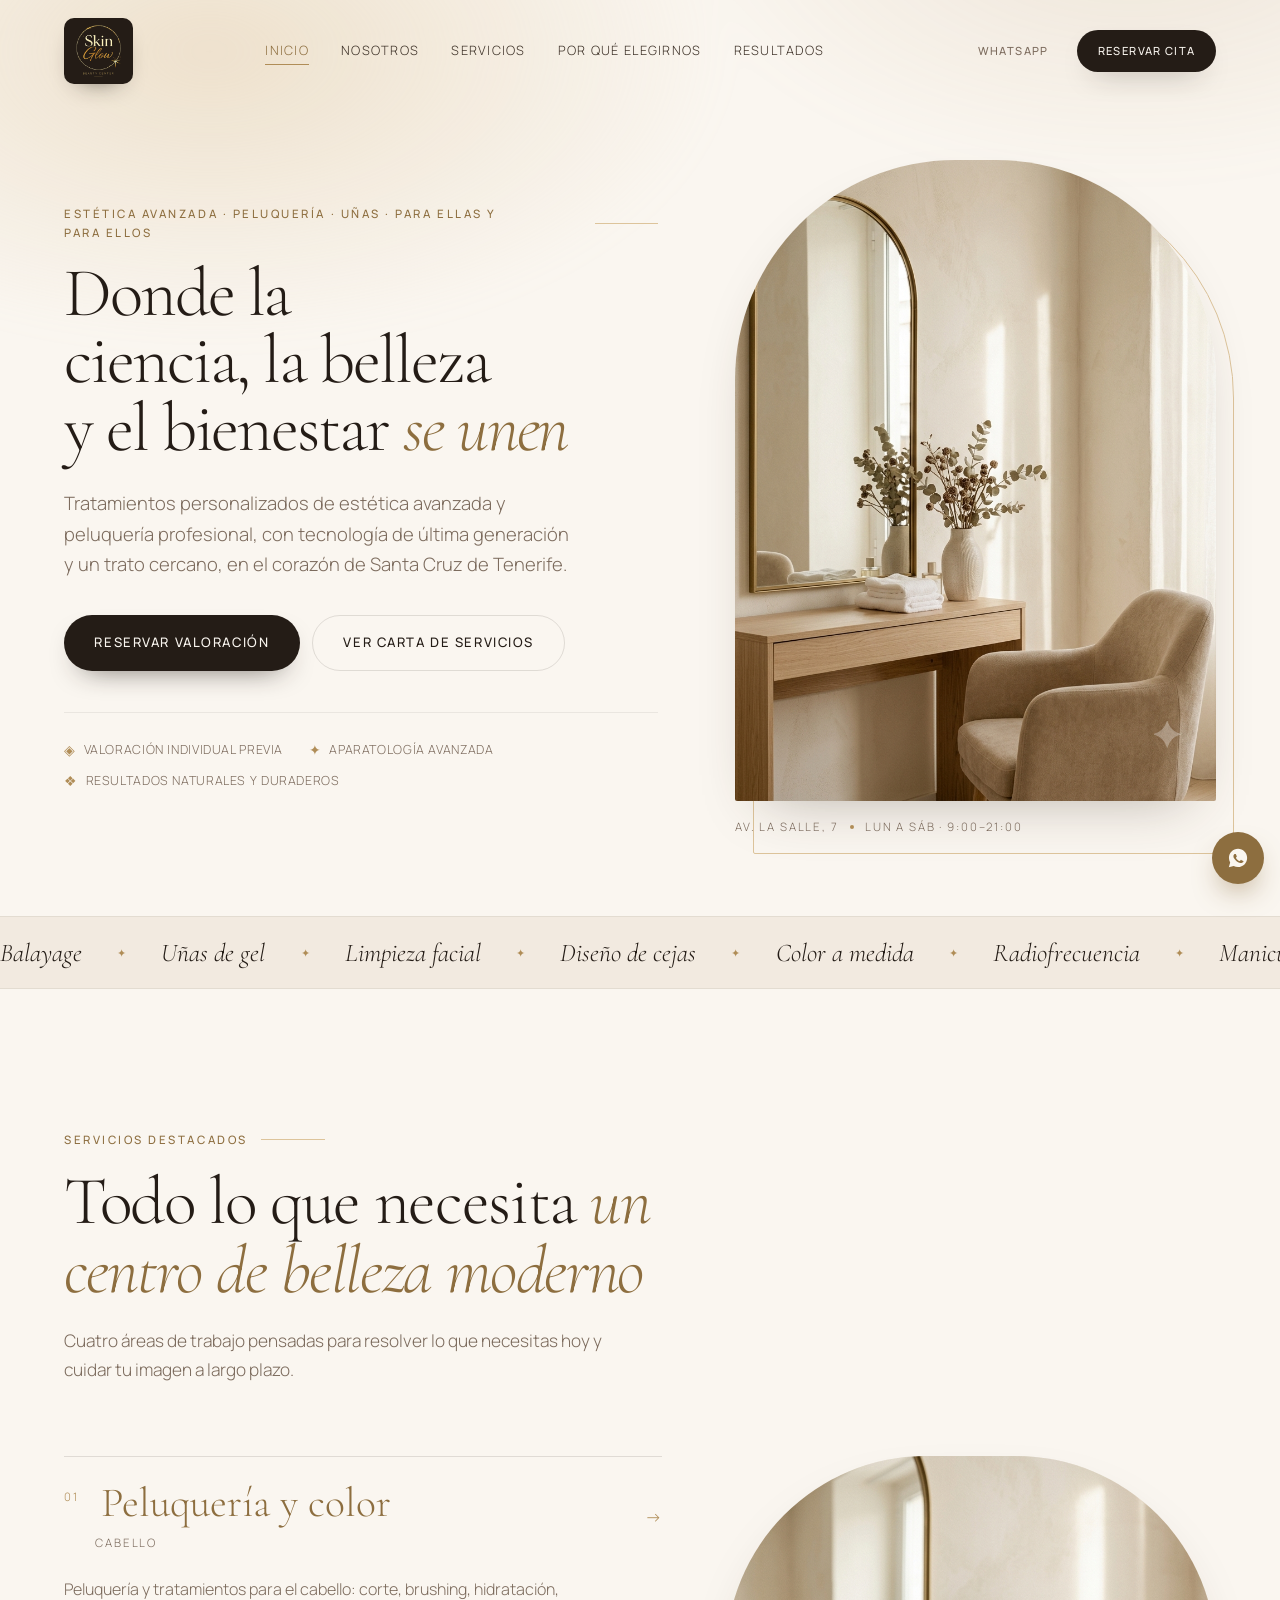
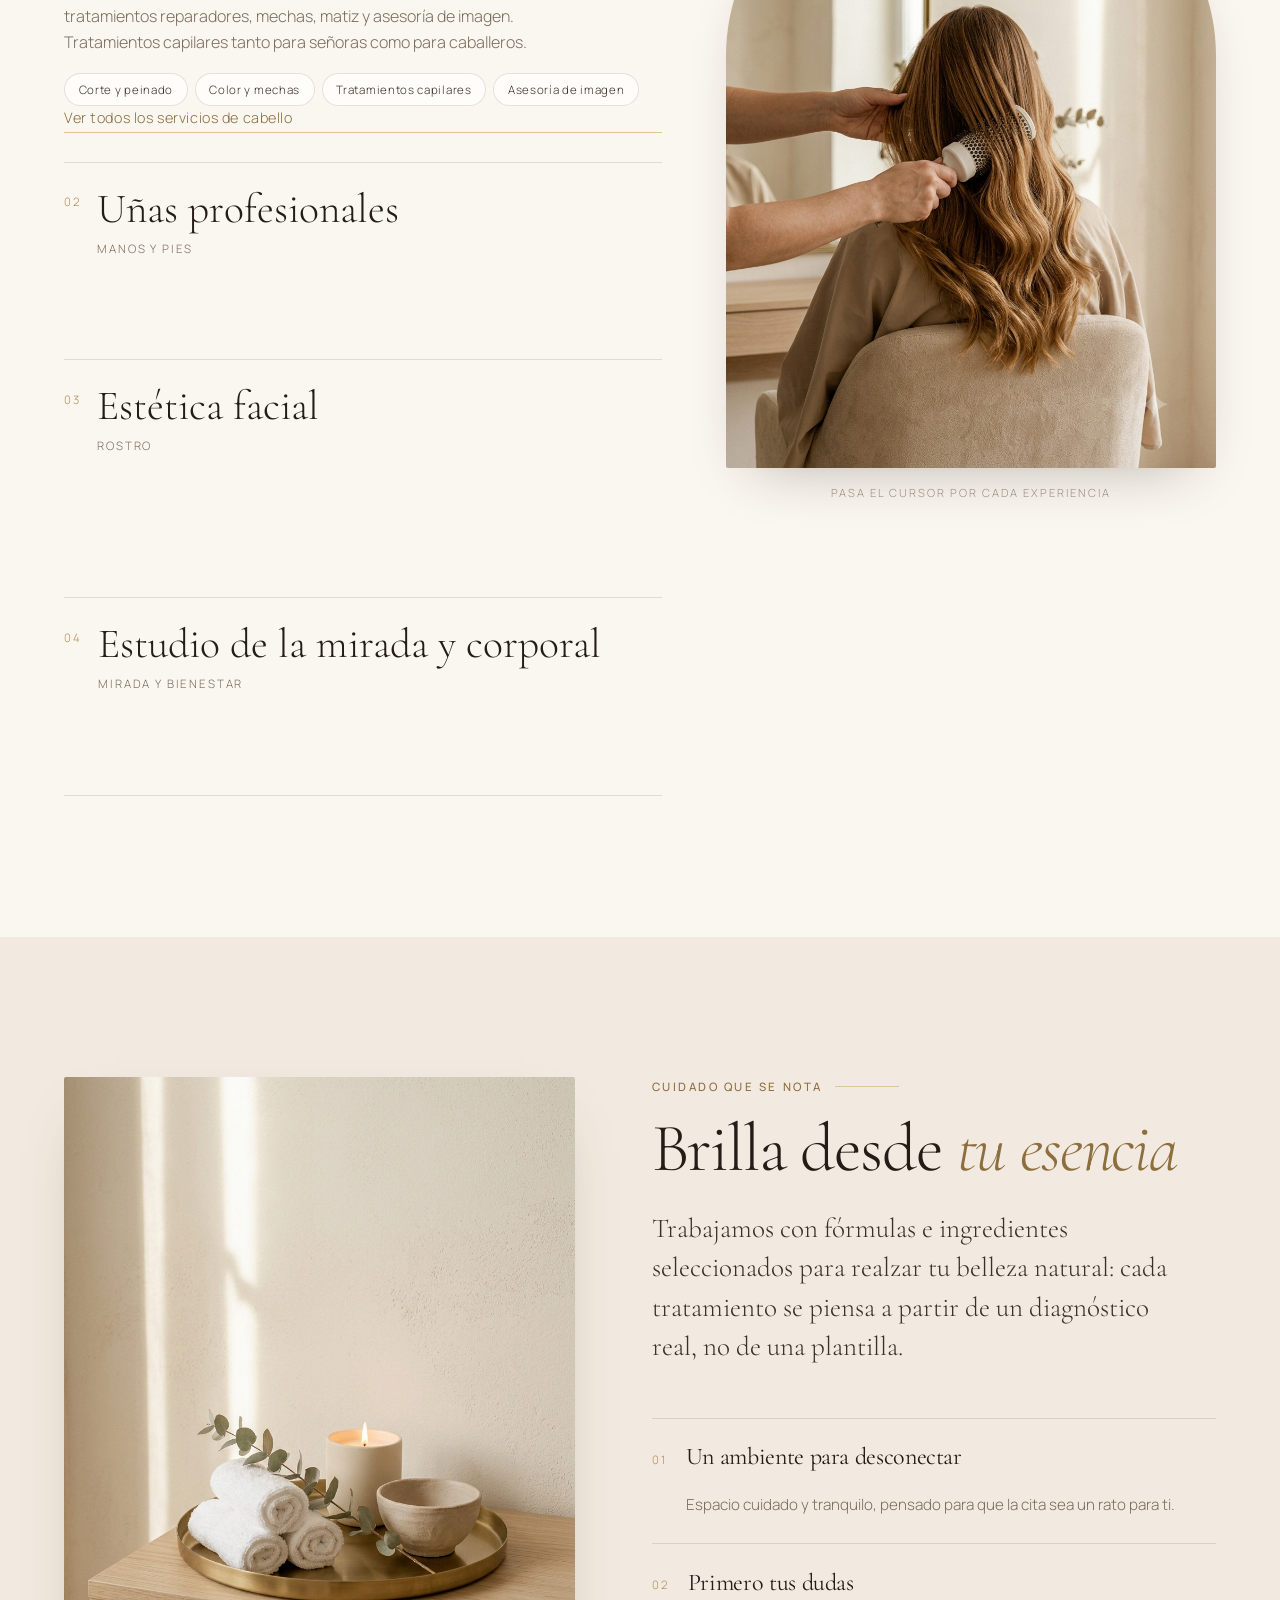
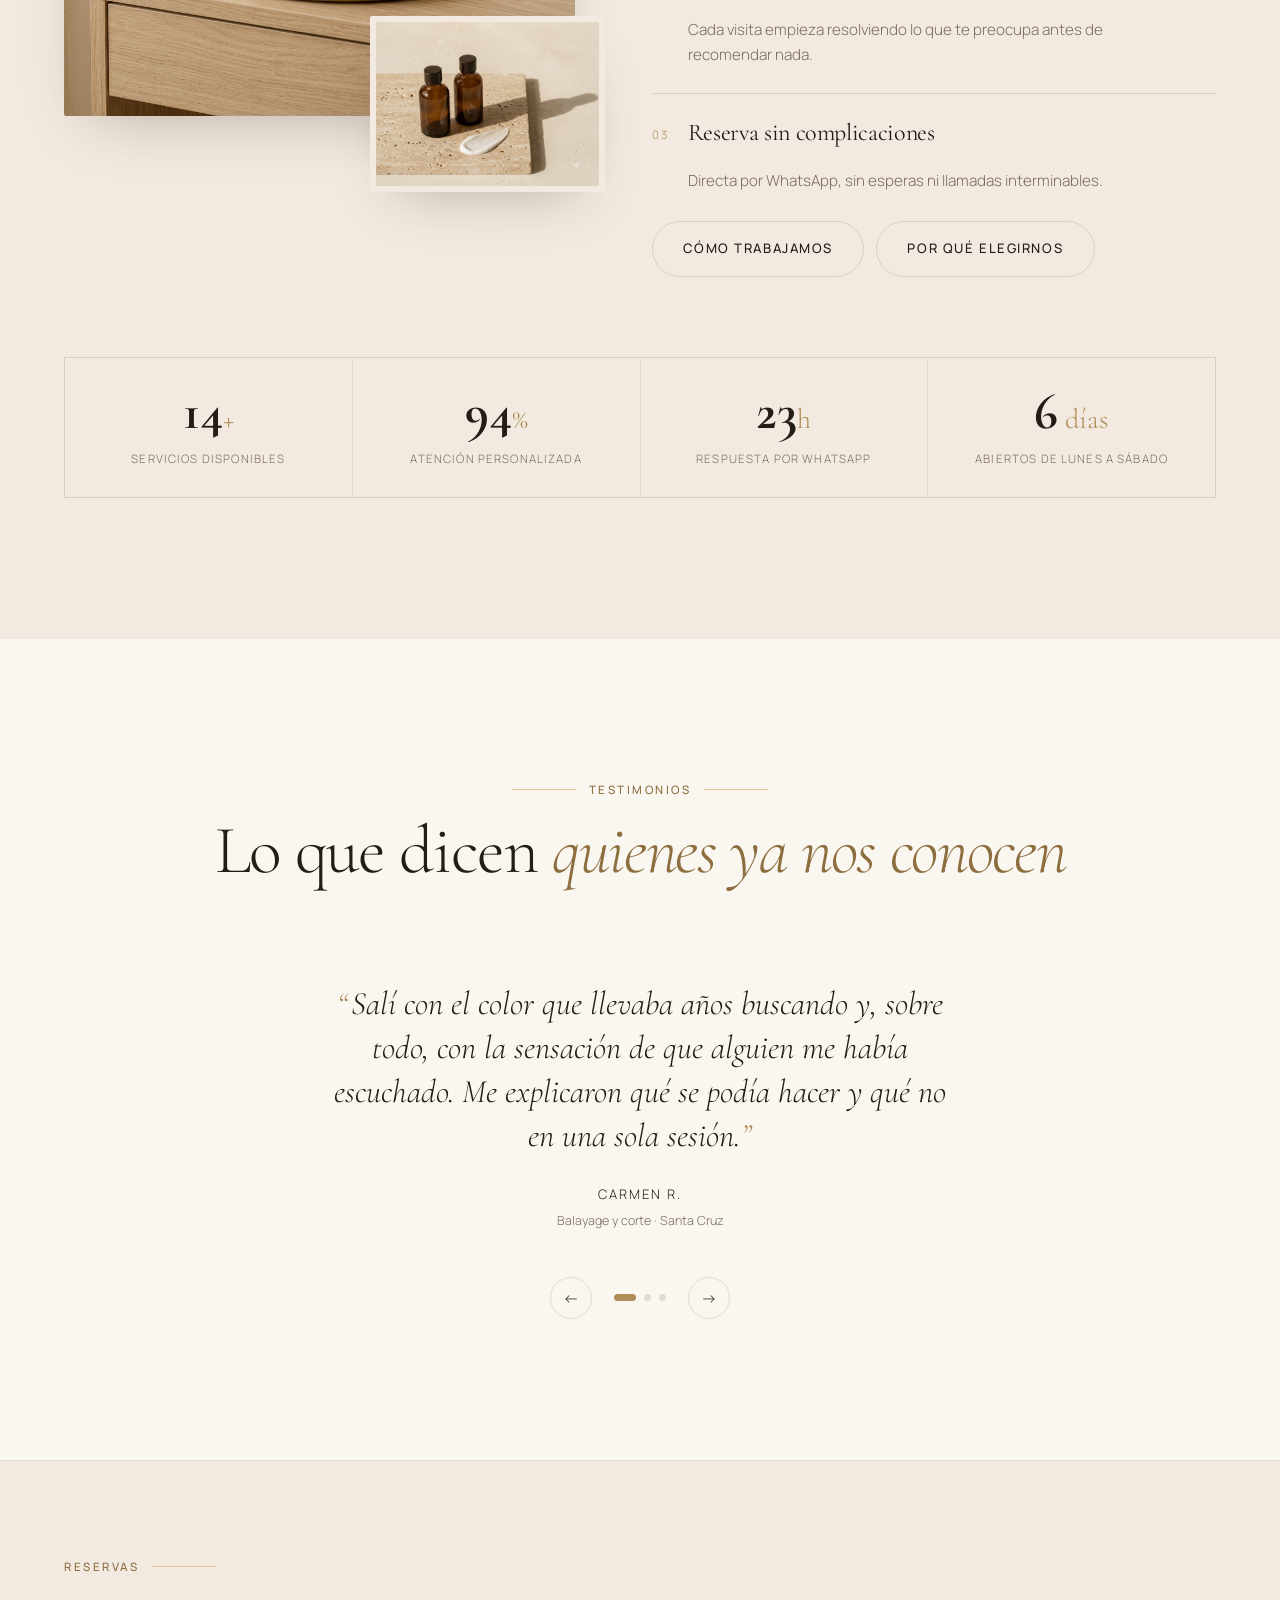
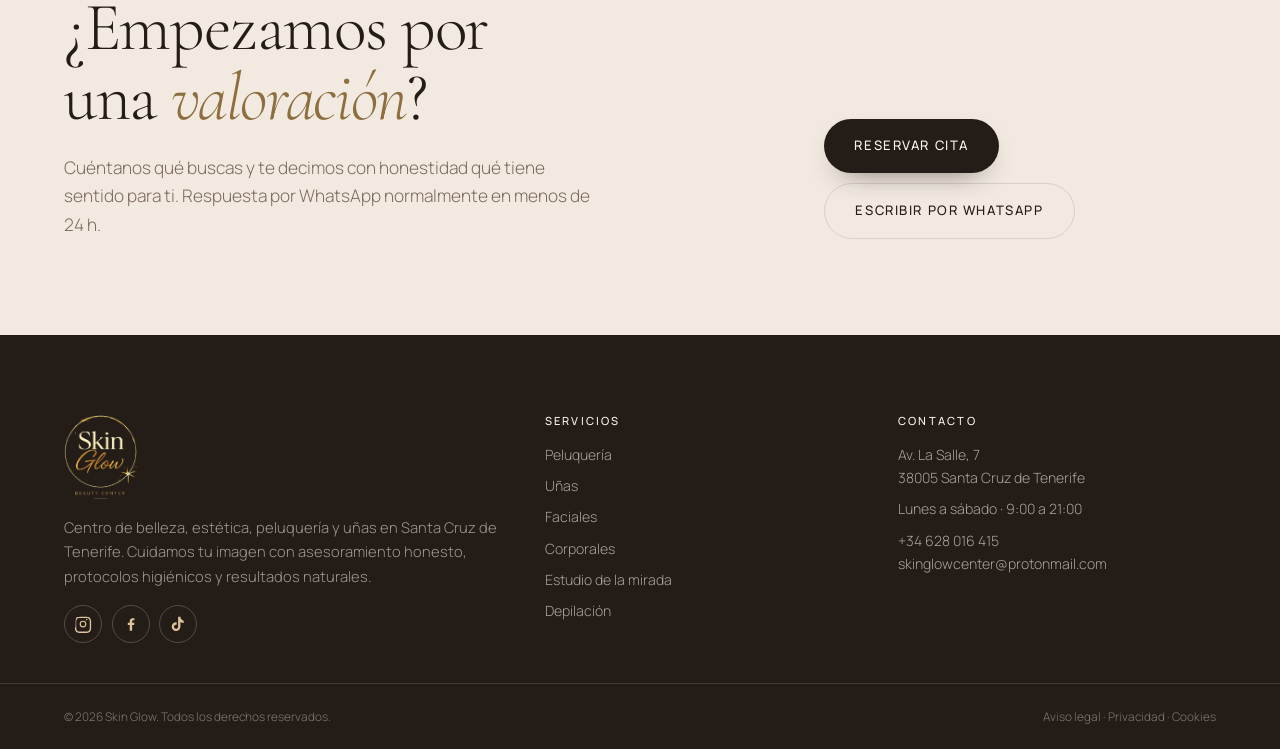
==== commit b78a41ab: "Add files via upload" ====
--- a/index.html
+++ b/index.html
@@ -3,53 +3,57 @@
 <head>
 <meta charset="utf-8">
 <meta name="viewport" content="width=device-width, initial-scale=1">
-<title>Skin Glow · Centro de belleza y estética avanzada en Santa Cruz de Tenerife</title>
-<meta name="description" content="Peluquería, uñas y estética avanzada en Santa Cruz de Tenerife. Diagnóstico personalizado, resultados naturales y una experiencia de calma en Av. La Salle 7.">
+<title>Skin Glow · Estética Avanzada &amp; Peluquería en Santa Cruz de Tenerife</title>
+<meta name="description" content="Skin Glow, centro de belleza en Santa Cruz de Tenerife: peluquería, uñas, estética facial y corporal con diagnóstico personalizado y acabados naturales.">
+<meta name="robots" content="index, follow">
+<meta name="author" content="Skin Glow">
 <meta name="theme-color" content="#faf6f0">
-<link rel="icon" href="data:image/svg+xml,<svg xmlns='http://www.w3.org/2000/svg' viewBox='0 0 32 32'><rect width='32' height='32' fill='%23faf6f0'/><text x='16' y='23' font-size='20' font-family='Georgia,serif' text-anchor='middle' fill='%23b08d57'>S</text></svg>">
-
-<meta property="og:title" content="Skin Glow · Belleza natural, cuidada con criterio">
-<meta property="og:description" content="Centro de belleza, estética avanzada, peluquería y uñas en Santa Cruz de Tenerife.">
 <meta property="og:type" content="website">
-
+<meta property="og:title" content="Skin Glow · Estética Avanzada &amp; Peluquería en Santa Cruz de Tenerife">
+<meta property="og:description" content="Skin Glow, centro de belleza en Santa Cruz de Tenerife: peluquería, uñas, estética facial y corporal con diagnóstico personalizado y acabados naturales.">
+<meta property="og:locale" content="es_ES">
+<link rel="canonical" href="https://skinglow.es/">
+<meta property="og:url" content="https://skinglow.es/">
+<meta property="og:site_name" content="Skin Glow Beauty Center">
+<meta property="og:image" content="https://skinglow.es/assets/img/hero-salon.webp">
+<meta name="twitter:card" content="summary_large_image">
+<link rel="icon" href="assets/img/logo.webp">
 <link rel="preconnect" href="https://fonts.googleapis.com">
 <link rel="preconnect" href="https://fonts.gstatic.com" crossorigin>
 <link rel="stylesheet" href="https://fonts.googleapis.com/css2?family=Cormorant+Garamond:ital,wght@0,300;0,400;0,500;0,600;1,300;1,400&family=Manrope:wght@300;400;500;600&display=swap">
-
-<link rel="preload" as="image" href="assets/img/hero-salon.png" fetchpriority="high">
-<link rel="stylesheet" href="styles.css?v=20260720">
+<link rel="preload" as="image" href="assets/img/hero-salon.webp" fetchpriority="high">
+<link rel="stylesheet" href="styles.css?v=20260723">
 <script>document.documentElement.className += " js";</script>
+<script type="application/ld+json">{"@context":"https://schema.org","@type":"BeautySalon","@id":"https://skinglow.es/#negocio","name":"Skin Glow Beauty Center","url":"https://skinglow.es/","image":"https://skinglow.es/assets/img/hero-salon.webp","logo":"https://skinglow.es/assets/img/logo.webp","address":{"@type":"PostalAddress","streetAddress":"Av. La Salle, 7","postalCode":"38005","addressLocality":"Santa Cruz de Tenerife","addressRegion":"Santa Cruz de Tenerife","addressCountry":"ES"},"geo":{"@type":"GeoCoordinates","latitude":28.4636,"longitude":-16.2643},"telephone":"+34628016415","email":"skinglowcenter@protonmail.com","priceRange":"\u20ac\u20ac","currenciesAccepted":"EUR","areaServed":["Santa Cruz de Tenerife","La Laguna","Tenerife"],"openingHoursSpecification":[{"@type":"OpeningHoursSpecification","dayOfWeek":["Monday","Tuesday","Wednesday","Thursday","Friday","Saturday"],"opens":"09:00","closes":"21:00"}],"sameAs":["https://instagram.com/skinglow.tf","https://facebook.com/skinglow.tf","https://tiktok.com/@skinglow.tf"],"description":"Centro de belleza, est\u00e9tica avanzada, peluquer\u00eda y u\u00f1as en Santa Cruz de Tenerife.","hasMap":"https://maps.google.com/?q=Av.+La+Salle+7,+38005+Santa+Cruz+de+Tenerife"}</script>
 </head>
 <body>
 
 <a class="skip-link" href="#main">Saltar al contenido</a>
 
-<!-- ============ SPLASH ============ -->
 <div class="splash" id="splash" aria-hidden="true">
   <div class="splash-inner">
-    <span class="splash-mark">Skin<em>Glow</em></span>
+    <img class="splash-logo" src="assets/img/logo.webp" alt="">
     <span class="splash-line"><i></i></span>
   </div>
 </div>
 
-<!-- ============ NAV ============ -->
 <header class="nav" id="nav">
   <div class="nav-inner">
-    <a class="brand" href="#top" aria-label="Skin Glow, inicio">
-      <span class="brand-mark">Skin<em>Glow</em></span>
-      <span class="brand-sub">Santa Cruz de Tenerife</span>
+    <a class="brand" href="index.html" aria-label="Skin Glow Beauty Center, inicio">
+      <img class="brand-logo" src="assets/img/logo.webp" alt="Skin Glow Beauty Center">
     </a>
 
     <nav class="nav-links" aria-label="Navegación principal">
-      <a href="#servicios">Servicios</a>
-      <a href="#filosofia">Filosofía</a>
-      <a href="#resultados">Resultados</a>
-      <a href="#contacto">Contacto</a>
+      <a href="index.html" class="is-current" aria-current="page">Inicio</a>
+      <a href="nosotros.html">Nosotros</a>
+      <a href="servicios.html">Servicios</a>
+      <a href="por-que-nosotros.html">Por qué elegirnos</a>
+      <a href="resultados.html">Resultados</a>
     </nav>
 
     <div class="nav-actions">
-      <a class="btn btn-ghost btn-sm" href="https://wa.me/34600000000" target="_blank" rel="noopener">WhatsApp</a>
-      <a class="btn btn-primary btn-sm" href="#contacto">Reservar cita</a>
+      <a class="btn btn-ghost btn-sm" href="https://wa.me/34628016415" target="_blank" rel="noopener">WhatsApp</a>
+      <a class="btn btn-primary btn-sm" href="contacto.html">Reservar cita</a>
     </div>
 
     <button class="nav-toggle" id="navToggle" aria-label="Abrir menú" aria-expanded="false" aria-controls="navMobile">
@@ -58,56 +62,45 @@
   </div>
 
   <div class="nav-mobile" id="navMobile" hidden>
-    <a href="#servicios">Servicios</a>
-    <a href="#filosofia">Filosofía</a>
-    <a href="#resultados">Resultados</a>
-    <a href="#contacto">Contacto</a>
-    <a class="nav-mobile-cta" href="#contacto">Reservar valoración</a>
+    <a href="index.html">Inicio</a>
+    <a href="nosotros.html">Nosotros</a>
+    <a href="servicios.html">Servicios</a>
+    <a href="por-que-nosotros.html">Por qué elegirnos</a>
+    <a href="resultados.html">Resultados</a>
+    <a class="nav-mobile-cta" href="contacto.html">Reservar cita</a>
   </div>
 </header>
 
 <main id="main">
 <span id="top"></span>
 
-<!-- ============ HERO ============ -->
 <section class="hero">
   <div class="hero-glow" aria-hidden="true"></div>
-
   <div class="hero-inner">
     <div class="hero-copy">
-      <p class="kicker reveal">Centro de belleza & estética avanzada · Tenerife</p>
-
-      <h1 class="hero-title reveal">
-        Tu belleza natural,<br>
-        cuidada <em>con criterio</em>
-      </h1>
-
+      <p class="kicker reveal">Estética avanzada · Peluquería · Uñas · Para ellas y para ellos</p>
+      <h1 class="hero-title reveal">Donde la ciencia, la belleza<br>y el bienestar <em>se unen</em></h1>
       <p class="hero-sub reveal">
-        Un espacio sereno donde el tiempo se detiene: diagnóstico honesto, manos expertas
-        y el acabado exacto que tu piel y tu pelo necesitan. Ni más, ni menos.
+        Tratamientos personalizados de estética avanzada y peluquería profesional, con tecnología
+        de última generación y un trato cercano, en el corazón de Santa Cruz de Tenerife.
       </p>
-
       <div class="hero-cta reveal">
-        <a class="btn btn-primary" href="#contacto" data-magnetic>Reservar valoración</a>
-        <a class="btn btn-line" href="#servicios">Ver carta de servicios</a>
+        <a class="btn btn-primary" href="contacto.html" data-magnetic>Reservar valoración</a>
+        <a class="btn btn-line" href="servicios.html">Ver carta de servicios</a>
       </div>
-
       <ul class="badges reveal" aria-label="Nuestras garantías">
-        <li><span class="badge-ico" aria-hidden="true">◈</span> Diagnóstico personalizado</li>
-        <li><span class="badge-ico" aria-hidden="true">✦</span> Higiene y protocolo profesional</li>
-        <li><span class="badge-ico" aria-hidden="true">❖</span> Resultados naturales</li>
+        <li><span class="badge-ico" aria-hidden="true">◈</span> Valoración individual previa</li>
+        <li><span class="badge-ico" aria-hidden="true">✦</span> Aparatología avanzada</li>
+        <li><span class="badge-ico" aria-hidden="true">❖</span> Resultados naturales y duraderos</li>
       </ul>
     </div>
 
     <figure class="hero-figure reveal">
       <div class="hero-frame" aria-hidden="true"></div>
-      <!-- Sustituye este archivo por la foto real del salón (vertical 4:5) -->
-      <img src="assets/img/hero-salon.png" alt="Interior del centro de belleza Skin Glow en Santa Cruz de Tenerife"
-           width="1200" height="1500" fetchpriority="high" loading="eager" data-parallax="0.06">
+      <img src="assets/img/hero-salon.webp" alt="Interior del centro de belleza Skin Glow en Santa Cruz de Tenerife"
+           width="1216" height="1520" fetchpriority="high" loading="eager" data-parallax="0.06">
       <figcaption class="hero-caption">
-        <span>Av. La Salle 7</span>
-        <span class="dot" aria-hidden="true"></span>
-        <span>Santa Cruz de Tenerife</span>
+        <span>Av. La Salle, 7</span><span class="dot" aria-hidden="true"></span><span>Lun a sáb · 9:00–21:00</span>
       </figcaption>
     </figure>
   </div>
@@ -116,111 +109,84 @@
     <div class="ticker-track" data-ticker>
       <span>Balayage</span><i>✦</i><span>Uñas de gel</span><i>✦</i><span>Limpieza facial</span><i>✦</i>
       <span>Diseño de cejas</span><i>✦</i><span>Color a medida</span><i>✦</i><span>Radiofrecuencia</span><i>✦</i>
-      <span>Manicura semipermanente</span><i>✦</i><span>Ritual corporal</span><i>✦</i>
-    </div>
-  </div>
-</section>
-
-<!-- ============ SERVICIOS ============ -->
+      <span>Manicura rusa</span><i>✦</i><span>Ritual corporal</span><i>✦</i>
+    </div>
+  </div>
+</section>
+
 <section class="services section" id="servicios">
   <div class="wrap">
     <header class="sec-head">
-      <p class="kicker reveal">02 — Experiencias</p>
-      <h2 class="sec-title reveal">Cuatro formas de <em>volver a sentirte tú</em></h2>
-      <p class="sec-lead reveal">
-        Cada área tiene su propio protocolo, sus propios tiempos y su propia forma de mimarte.
-        Elige por dónde quieres empezar.
-      </p>
+      <p class="kicker reveal">Servicios destacados</p>
+      <h2 class="sec-title reveal">Todo lo que necesita <em>un centro de belleza moderno</em></h2>
+      <p class="sec-lead reveal">Cuatro áreas de trabajo pensadas para resolver lo que necesitas hoy
+        y cuidar tu imagen a largo plazo.</p>
     </header>
 
     <div class="svc" data-svc>
-      <!-- Índice interactivo -->
       <ol class="svc-list" data-svc-list>
-        <li class="svc-item is-active reveal" data-svc-item data-photo="assets/img/servicio-peluqueria.png">
+        <li class="svc-item is-active reveal" data-svc-item data-photo="assets/img/servicio-peluqueria.webp">
           <button class="svc-btn" type="button" aria-expanded="true">
             <span class="svc-num">01</span>
-            <span class="svc-head">
-              <span class="svc-title">Peluquería &amp; Color</span>
-              <span class="svc-sub">Color a medida</span>
-            </span>
+            <span class="svc-head"><span class="svc-title">Peluquería y color</span><span class="svc-sub">Cabello</span></span>
             <span class="svc-arrow" aria-hidden="true">→</span>
           </button>
           <div class="svc-body">
-            <p>Diagnóstico capilar antes de tocar el color. Balayage, mechas y coloración pensados
-              para tu tono de piel y tu rutina real, no para una foto.</p>
-            <ul class="svc-tags">
-              <li>Balayage &amp; babylights</li><li>Color y cobertura de canas</li>
-              <li>Corte y peinado</li><li>Tratamiento de hidratación</li>
-            </ul>
+            <p>Peluquería y tratamientos para el cabello: corte, brushing, hidratación, tratamientos
+               reparadores, mechas, matiz y asesoría de imagen. Tratamientos capilares tanto para
+               señoras como para caballeros.</p>
+            <ul class="svc-tags"><li>Corte y peinado</li><li>Color y mechas</li><li>Tratamientos capilares</li><li>Asesoría de imagen</li></ul>
+            <a class="link-gold" href="servicios.html#peluqueria">Ver todos los servicios de cabello</a>
           </div>
         </li>
-
-        <li class="svc-item reveal" data-svc-item data-photo="assets/img/servicio-unas.png">
+        <li class="svc-item reveal" data-svc-item data-photo="assets/img/servicio-unas.webp">
           <button class="svc-btn" type="button" aria-expanded="false">
             <span class="svc-num">02</span>
-            <span class="svc-head">
-              <span class="svc-title">Uñas Profesionales</span>
-              <span class="svc-sub">Acabado impecable</span>
-            </span>
+            <span class="svc-head"><span class="svc-title">Uñas profesionales</span><span class="svc-sub">Manos y pies</span></span>
             <span class="svc-arrow" aria-hidden="true">→</span>
           </button>
           <div class="svc-body">
-            <p>Manicura con protocolo, materiales de primera y un acabado limpio que aguanta.
-              Sin prisa y sin dañar la uña natural.</p>
-            <ul class="svc-tags">
-              <li>Manicura semipermanente</li><li>Uñas acrílicas y gel</li>
-              <li>Nail art discreto</li><li>Pedicura completa</li>
-            </ul>
+            <p>Manicura y pedicura: semipermanente, refuerzo, nail art elegante y cuidado de cutícula.
+               Además, tratamientos especiales para la piel de las manos y spa para tus pies.</p>
+            <ul class="svc-tags"><li>Manicura</li><li>Pedicura</li><li>Tratamiento de manos</li><li>Spa de pies</li></ul>
+            <a class="link-gold" href="servicios.html#unas">Ver todos los servicios de uñas</a>
           </div>
         </li>
-
-        <li class="svc-item reveal" data-svc-item data-photo="assets/img/servicio-facial.png">
+        <li class="svc-item reveal" data-svc-item data-photo="assets/img/servicio-facial.webp">
           <button class="svc-btn" type="button" aria-expanded="false">
             <span class="svc-num">03</span>
-            <span class="svc-head">
-              <span class="svc-title">Estética Facial · Glow</span>
-              <span class="svc-sub">Piel luminosa</span>
-            </span>
+            <span class="svc-head"><span class="svc-title">Estética facial</span><span class="svc-sub">Rostro</span></span>
             <span class="svc-arrow" aria-hidden="true">→</span>
           </button>
           <div class="svc-body">
-            <p>Limpiezas profundas, activos honestos y aparatología solo cuando aporta.
-              Te decimos lo que tu piel necesita, no lo que más se vende.</p>
-            <ul class="svc-tags">
-              <li>Limpieza facial profunda</li><li>Peeling y ácidos</li>
-              <li>Radiofrecuencia facial</li><li>Ritual glow express</li>
-            </ul>
+            <p>Limpieza profunda, hidratación, peeling, radiofrecuencia y rituales glow. Todos los
+               tratamientos de belleza se realizan con un análisis previo de la piel: cada persona
+               tiene necesidades distintas y por eso diseñamos rutinas personalizadas.</p>
+            <ul class="svc-tags"><li>Análisis previo de la piel</li><li>Limpieza profunda</li><li>Aparatología avanzada</li><li>Rutina personalizada</li></ul>
+            <a class="link-gold" href="servicios.html#facial">Ver todos los servicios faciales</a>
           </div>
         </li>
-
-        <li class="svc-item reveal" data-svc-item data-photo="assets/img/servicio-corporal.png">
+        <li class="svc-item reveal" data-svc-item data-photo="assets/img/servicio-corporal.webp">
           <button class="svc-btn" type="button" aria-expanded="false">
             <span class="svc-num">04</span>
-            <span class="svc-head">
-              <span class="svc-title">Cuidado Corporal &amp; Mirada</span>
-              <span class="svc-sub">Detalle y descanso</span>
-            </span>
+            <span class="svc-head"><span class="svc-title">Estudio de la mirada y corporal</span><span class="svc-sub">Mirada y bienestar</span></span>
             <span class="svc-arrow" aria-hidden="true">→</span>
           </button>
           <div class="svc-body">
-            <p>Desde el diseño de cejas que enmarca tu rostro hasta tratamientos corporales
-              para desconectar de verdad durante una hora entera.</p>
-            <ul class="svc-tags">
-              <li>Diseño y laminado de cejas</li><li>Extensión de pestañas</li>
-              <li>Masaje y drenaje</li><li>Depilación y ritual corporal</li>
-            </ul>
+            <p>Estudio de la mirada: diseño de cejas, laminado y tinte, lifting de pestañas y color
+               de las mismas. Y en cabina, masaje, drenaje y tratamientos corporales de firmeza.</p>
+            <ul class="svc-tags"><li>Diseño de cejas</li><li>Laminado y tinte</li><li>Lifting de pestañas</li><li>Masaje y drenaje</li></ul>
+            <a class="link-gold" href="servicios.html#mirada">Ver estudio de la mirada</a>
           </div>
         </li>
       </ol>
 
-      <!-- Visor (solo escritorio) -->
       <div class="svc-viewer" aria-hidden="true">
         <div class="svc-viewer-frame">
-          <!-- Las 4 fotos se sustituyen por imágenes reales de cada área (formato 4:5) -->
-          <img src="assets/img/servicio-peluqueria.png" alt="" class="svc-photo is-active" data-svc-photo="assets/img/servicio-peluqueria.png" loading="lazy" decoding="async">
-          <img src="assets/img/servicio-unas.png" alt="" class="svc-photo" data-svc-photo="assets/img/servicio-unas.png" loading="lazy" decoding="async">
-          <img src="assets/img/servicio-facial.png" alt="" class="svc-photo" data-svc-photo="assets/img/servicio-facial.png" loading="lazy" decoding="async">
-          <img src="assets/img/servicio-corporal.png" alt="" class="svc-photo" data-svc-photo="assets/img/servicio-corporal.png" loading="lazy" decoding="async">
+          <img src="assets/img/servicio-peluqueria.webp" alt="" class="svc-photo is-active" data-svc-photo="assets/img/servicio-peluqueria.webp" loading="lazy" decoding="async">
+          <img src="assets/img/servicio-unas.webp" alt="" class="svc-photo" data-svc-photo="assets/img/servicio-unas.webp" loading="lazy" decoding="async">
+          <img src="assets/img/servicio-facial.webp" alt="" class="svc-photo" data-svc-photo="assets/img/servicio-facial.webp" loading="lazy" decoding="async">
+          <img src="assets/img/servicio-corporal.webp" alt="" class="svc-photo" data-svc-photo="assets/img/servicio-corporal.webp" loading="lazy" decoding="async">
         </div>
         <p class="svc-viewer-note">Pasa el cursor por cada experiencia</p>
       </div>
@@ -228,218 +194,118 @@
   </div>
 </section>
 
-<!-- ============ FILOSOFÍA ============ -->
-<section class="philo section" id="filosofia">
+<section class="philo section">
   <div class="wrap philo-grid">
     <div class="philo-figures">
       <figure class="philo-fig philo-fig-a reveal">
-        <!-- Foto real: detalle del espacio / cabina (4:5) -->
-        <img src="assets/img/filosofia-detalle.png" alt="Detalle del espacio de Skin Glow" loading="lazy" decoding="async" width="1000" height="1250">
+        <img src="assets/img/filosofia-detalle.webp" alt="Detalle del espacio de Skin Glow" loading="lazy" decoding="async" width="1024" height="1280">
       </figure>
       <figure class="philo-fig philo-fig-b reveal">
-        <!-- Foto real: producto o textura (16:12) -->
-        <img src="assets/img/filosofia-producto.png" alt="Producto de tratamiento utilizado en Skin Glow" loading="lazy" decoding="async" width="900" height="700">
+        <img src="assets/img/filosofia-producto.webp" alt="Productos utilizados en los tratamientos de Skin Glow" loading="lazy" decoding="async" width="1024" height="768">
       </figure>
     </div>
-
     <div class="philo-copy">
-      <p class="kicker reveal">03 — Filosofía</p>
-      <h2 class="sec-title reveal">Diagnóstico <em>antes que producto</em></h2>
-
-      <p class="philo-lead reveal">
-        En Skin Glow no empezamos por el catálogo: empezamos por ti. Miramos tu piel, tu pelo,
-        tu rutina y tu tiempo. Y a partir de ahí te decimos la verdad, aunque la verdad sea
-        «hoy no te hace falta nada».
-      </p>
-
+      <p class="kicker reveal">Cuidado que se nota</p>
+      <h2 class="sec-title reveal">Brilla desde <em>tu esencia</em></h2>
+      <p class="philo-lead reveal">Trabajamos con fórmulas e ingredientes seleccionados para realzar tu belleza natural:
+        cada tratamiento se piensa a partir de un diagnóstico real, no de una plantilla.</p>
       <ol class="pillars">
-        <li class="pillar reveal">
-          <span class="pillar-n">01</span>
-          <h3>Te escuchamos primero</h3>
-          <p>Una valoración tranquila, sin reloj encima, para entender qué buscas y qué es realista.</p>
-        </li>
-        <li class="pillar reveal">
-          <span class="pillar-n">02</span>
-          <h3>Recomendamos lo justo</h3>
-          <p>Proponemos el tratamiento que necesitas, no el más caro. Si algo puede esperar, te lo decimos.</p>
-        </li>
-        <li class="pillar reveal">
-          <span class="pillar-n">03</span>
-          <h3>Cuidamos el resultado</h3>
-          <p>Acabado natural, protocolo de higiene impecable y seguimiento por WhatsApp después de tu cita.</p>
-        </li>
+        <li class="pillar reveal"><span class="pillar-n">01</span><h3>Un ambiente para desconectar</h3>
+          <p>Espacio cuidado y tranquilo, pensado para que la cita sea un rato para ti.</p></li>
+        <li class="pillar reveal"><span class="pillar-n">02</span><h3>Primero tus dudas</h3>
+          <p>Cada visita empieza resolviendo lo que te preocupa antes de recomendar nada.</p></li>
+        <li class="pillar reveal"><span class="pillar-n">03</span><h3>Reserva sin complicaciones</h3>
+          <p>Directa por WhatsApp, sin esperas ni llamadas interminables.</p></li>
       </ol>
-    </div>
-  </div>
-
-  <div class="wrap">
-    <ul class="stats" data-stats>
-      <li class="stat reveal"><span class="stat-n"><b data-count="15">15</b><i>+</i></span><span class="stat-l">servicios en carta</span></li>
-      <li class="stat reveal"><span class="stat-n"><b data-count="100">100</b><i>%</i></span><span class="stat-l">atención personalizada</span></li>
-      <li class="stat reveal"><span class="stat-n"><b data-count="12">12</b><i>&nbsp;años</i></span><span class="stat-l">cuidando pieles y melenas</span></li>
-      <li class="stat reveal"><span class="stat-n"><b data-count="24">24</b><i>h</i></span><span class="stat-l">respuesta por WhatsApp</span></li>
-    </ul>
-  </div>
-</section>
-
-<!-- ============ RESULTADOS & TESTIMONIOS ============ -->
-<section class="results section" id="resultados">
+      <div class="hero-cta" style="margin-top:1.8rem">
+        <a class="btn btn-line" href="nosotros.html#como-trabajamos">Cómo trabajamos</a>
+        <a class="btn btn-line" href="por-que-nosotros.html">Por qué elegirnos</a>
+      </div>
+    </div>
+  </div>
+  <div class="wrap"><ul class="stats">
+  <li class="stat reveal"><span class="stat-n"><b data-count="15">15</b><i>+</i></span><span class="stat-l">servicios disponibles</span></li>
+  <li class="stat reveal"><span class="stat-n"><b data-count="100">100</b><i>%</i></span><span class="stat-l">atención personalizada</span></li>
+  <li class="stat reveal"><span class="stat-n"><b data-count="24">24</b><i>h</i></span><span class="stat-l">respuesta por WhatsApp</span></li>
+  <li class="stat reveal"><span class="stat-n"><b data-count="6">6</b><i>&nbsp;días</i></span><span class="stat-l">abiertos de lunes a sábado</span></li>
+</ul>
+</div>
+</section>
+
+<section class="results section">
   <div class="wrap">
     <header class="sec-head sec-head-center">
-      <p class="kicker reveal">04 — Resultados</p>
-      <h2 class="sec-title reveal">Lo que se ve <em>y lo que se siente</em></h2>
-      <p class="sec-lead reveal">Transformaciones reales de clientas del centro. Arrastra para comparar.</p>
+      <p class="kicker reveal">Testimonios</p>
+      <h2 class="sec-title reveal">Lo que dicen <em>quienes ya nos conocen</em></h2>
     </header>
-
-    <!-- Antes / Después -->
-    <div class="ba-grid">
-      <div class="ba reveal" data-ba>
-        <div class="ba-media">
-          <!-- Sustituye por la foto real "después" -->
-          <img class="ba-after" src="assets/img/despues.png" alt="Resultado después del tratamiento" loading="lazy" decoding="async">
-          <div class="ba-before-wrap" data-ba-clip>
-            <!-- Sustituye por la foto real "antes" -->
-            <img class="ba-before" src="assets/img/antes.png" alt="Estado antes del tratamiento" loading="lazy" decoding="async">
-          </div>
-          <div class="ba-handle" data-ba-handle role="slider" tabindex="0"
-               aria-label="Comparar antes y después" aria-valuemin="0" aria-valuemax="100" aria-valuenow="50">
-            <span class="ba-handle-line" aria-hidden="true"></span>
-            <span class="ba-handle-knob" aria-hidden="true">⟷</span>
-          </div>
-          <span class="ba-tag ba-tag-l">Antes</span>
-          <span class="ba-tag ba-tag-r">Después</span>
-        </div>
-        <p class="ba-caption">Balayage y tratamiento de hidratación · 1 sesión</p>
-      </div>
-
-      <div class="ba-side">
-        <div class="ba-placeholder reveal">
-          <span>Espacio reservado</span>
-          <p>Aquí irá una segunda transformación (antes / después) en cuanto tengamos las fotos reales.</p>
-        </div>
-        <div class="ba-placeholder reveal">
-          <span>Espacio reservado</span>
-          <p>Y una tercera: ideal para un caso de estética facial o diseño de cejas.</p>
-        </div>
-      </div>
-    </div>
-
-    <!-- Testimonios -->
     <div class="quotes" data-quotes>
-      <div class="quotes-stage">
-        <figure class="quote is-active" data-quote>
-          <p class="quote-text">Salí con el color que llevaba años buscando y, sobre todo, con la sensación de que
-            alguien me había escuchado. Me explicaron qué se podía hacer y qué no en una sola sesión.</p>
-          <figcaption><span class="quote-name">Carmen R.</span><span class="quote-meta">Balayage y corte · Santa Cruz</span></figcaption>
-        </figure>
-        <figure class="quote" data-quote>
-          <p class="quote-text">Es el único sitio donde no me han intentado vender de todo. Me hicieron un diagnóstico
-            de piel, me recomendaron empezar por lo básico y la diferencia se nota en tres semanas.</p>
-          <figcaption><span class="quote-name">Elena M.</span><span class="quote-meta">Limpieza facial profunda</span></figcaption>
-        </figure>
-        <figure class="quote" data-quote>
-          <p class="quote-text">El acabado de las uñas es de otra liga: limpio, fino, sin daño. Y el trato es tan cercano
-            que la hora se pasa volando. Ya no voy a ningún otro sitio.</p>
-          <figcaption><span class="quote-name">Nayra P.</span><span class="quote-meta">Manicura semipermanente</span></figcaption>
-        </figure>
-      </div>
-      <div class="quotes-nav">
-        <button type="button" data-quote-prev aria-label="Testimonio anterior">←</button>
-        <div class="quotes-dots" data-quote-dots></div>
-        <button type="button" data-quote-next aria-label="Siguiente testimonio">→</button>
-      </div>
-    </div>
-  </div>
-</section>
-
-<!-- ============ CONTACTO ============ -->
-<section class="contact section" id="contacto">
-  <div class="wrap contact-grid">
-    <div class="contact-form-col">
-      <p class="kicker reveal">05 — Reservas</p>
-      <h2 class="sec-title reveal">Pide tu cita <em>o tu valoración</em></h2>
-      <p class="sec-lead reveal">Cuéntanos qué te apetece y te confirmamos hueco por WhatsApp, normalmente el mismo día.</p>
-
-      <form class="form reveal" id="bookForm" novalidate>
-        <div class="field">
-          <label for="f-name">Nombre</label>
-          <input id="f-name" name="nombre" type="text" autocomplete="name" placeholder="Tu nombre" required>
-        </div>
-        <div class="field">
-          <label for="f-phone">Teléfono / WhatsApp</label>
-          <input id="f-phone" name="telefono" type="tel" autocomplete="tel" placeholder="600 00 00 00" required>
-        </div>
-        <div class="field">
-          <label for="f-service">Servicio de interés</label>
-          <select id="f-service" name="servicio" required>
-            <option value="">Elige una opción</option>
-            <option>Peluquería &amp; Color</option>
-            <option>Uñas Profesionales</option>
-            <option>Estética Facial · Glow</option>
-            <option>Cuidado Corporal &amp; Mirada</option>
-            <option>No lo sé, quiero una valoración</option>
-          </select>
-        </div>
-        <div class="field field-full">
-          <label for="f-msg">Mensaje</label>
-          <textarea id="f-msg" name="mensaje" rows="4" placeholder="Cuéntanos qué buscas o qué días te vienen bien"></textarea>
-        </div>
-
-        <div class="form-foot">
-          <button class="btn btn-primary" type="submit" data-magnetic>Solicitar cita</button>
-          <p class="form-note">Te respondemos en menos de 24 h. Sin compromiso.</p>
-        </div>
-
-        <p class="form-status" data-form-status role="status" aria-live="polite"></p>
-      </form>
-    </div>
-
-    <aside class="contact-info">
-      <figure class="contact-map reveal">
-        <!-- Sustituye por foto de fachada o un mapa incrustado -->
-        <img src="assets/img/mapa-zona.png" alt="Ubicación de Skin Glow en Av. La Salle 7, Santa Cruz de Tenerife" loading="lazy" decoding="async" width="1200" height="800">
-      </figure>
-
-      <div class="info-block reveal">
-        <h3>Dónde estamos</h3>
-        <p class="info-addr">Av. La Salle 7<br>38008 Santa Cruz de Tenerife</p>
-        <a class="link-gold" href="https://maps.google.com/?q=Av.+La+Salle+7,+Santa+Cruz+de+Tenerife" target="_blank" rel="noopener">Cómo llegar</a>
-      </div>
-
-      <div class="info-block reveal">
-        <h3>Horario</h3>
-        <ul class="hours">
-          <li><span>Lunes a viernes</span><span>09:30 – 20:00</span></li>
-          <li><span>Sábado</span><span>09:30 – 14:00</span></li>
-          <li><span>Domingo</span><span>Cerrado</span></li>
-        </ul>
-      </div>
-
-      <div class="info-actions reveal">
-        <a class="btn btn-primary btn-block" href="https://wa.me/34600000000" target="_blank" rel="noopener">Escribir por WhatsApp</a>
-        <a class="btn btn-line btn-block" href="https://instagram.com/skinglow" target="_blank" rel="noopener">Ver Instagram</a>
-      </div>
-    </aside>
-  </div>
-</section>
+  <div class="quotes-stage">
+    <figure class="quote is-active" data-quote>
+      <p class="quote-text">Salí con el color que llevaba años buscando y, sobre todo, con la sensación de que
+        alguien me había escuchado. Me explicaron qué se podía hacer y qué no en una sola sesión.</p>
+      <figcaption><span class="quote-name">Carmen R.</span><span class="quote-meta">Balayage y corte · Santa Cruz</span></figcaption>
+    </figure>
+    <figure class="quote" data-quote>
+      <p class="quote-text">Es el único sitio donde no me han intentado vender de todo. Me hicieron un diagnóstico
+        de piel, me recomendaron empezar por lo básico y la diferencia se nota en tres semanas.</p>
+      <figcaption><span class="quote-name">Elena M.</span><span class="quote-meta">Limpieza facial profunda</span></figcaption>
+    </figure>
+    <figure class="quote" data-quote>
+      <p class="quote-text">El acabado de las uñas es de otra liga: limpio, fino, sin daño. Y el trato es tan cercano
+        que la hora se pasa volando. Ya no voy a ningún otro sitio.</p>
+      <figcaption><span class="quote-name">Nayra P.</span><span class="quote-meta">Manicura semipermanente</span></figcaption>
+    </figure>
+  </div>
+  <div class="quotes-nav">
+    <button type="button" data-quote-prev aria-label="Testimonio anterior">←</button>
+    <div class="quotes-dots" data-quote-dots></div>
+    <button type="button" data-quote-next aria-label="Siguiente testimonio">→</button>
+  </div>
+</div>
+
+  </div>
+</section>
+
+<section class="cta-band">
+  <div class="wrap cta-inner">
+    <div>
+      <p class="kicker reveal">Reservas</p>
+      <h2 class="sec-title reveal">¿Empezamos por una <em>valoración</em>?</h2>
+      <p class="sec-lead reveal">Cuéntanos qué buscas y te decimos con honestidad qué tiene sentido para ti.
+        Respuesta por WhatsApp normalmente en menos de 24 h.</p>
+    </div>
+    <div class="cta-actions reveal">
+      <a class="btn btn-primary" href="contacto.html" data-magnetic>Reservar cita</a>
+      <a class="btn btn-line" href="https://wa.me/34628016415" target="_blank" rel="noopener">Escribir por WhatsApp</a>
+    </div>
+  </div>
+</section>
+
 </main>
 
-<!-- ============ FOOTER ============ -->
 <footer class="footer">
   <div class="wrap footer-inner">
     <div class="footer-brand">
-      <span class="brand-mark">Skin<em>Glow</em></span>
-      <p>Belleza natural, cuidada con criterio.<br>Santa Cruz de Tenerife.</p>
-    </div>
-    <nav class="footer-nav" aria-label="Enlaces del pie">
-      <a href="#servicios">Servicios</a>
-      <a href="#filosofia">Filosofía</a>
-      <a href="#resultados">Resultados</a>
-      <a href="#contacto">Reservar</a>
-    </nav>
-    <div class="footer-meta">
-      <p>Av. La Salle 7 · Santa Cruz de Tenerife</p>
-      <p><a href="https://wa.me/34600000000" target="_blank" rel="noopener">+34 600 00 00 00</a> · <a href="https://instagram.com/skinglow" target="_blank" rel="noopener">@skinglow</a></p>
+      <img class="footer-logo" src="assets/img/logo.webp" alt="Skin Glow Beauty Center">
+      <p>Centro de belleza, estética, peluquería y uñas en Santa Cruz de Tenerife.
+         Cuidamos tu imagen con asesoramiento honesto, protocolos higiénicos y resultados naturales.</p>
+      <div class="social-row"><a href="https://instagram.com/skinglow.tf" target="_blank" rel="noopener" aria-label="Instagram"><svg viewBox="0 0 24 24" width="18" height="18" fill="currentColor" aria-hidden="true"><path d="M12 2.2c3.2 0 3.6 0 4.9.07 1.2.06 2 .25 2.5.42a5 5 0 0 1 1.8 1.17 5 5 0 0 1 1.17 1.8c.17.5.36 1.3.42 2.5.06 1.3.07 1.7.07 4.9s0 3.6-.07 4.9c-.06 1.2-.25 2-.42 2.5a5 5 0 0 1-1.17 1.8 5 5 0 0 1-1.8 1.17c-.5.17-1.3.36-2.5.42-1.3.06-1.7.07-4.9.07s-3.6 0-4.9-.07c-1.2-.06-2-.25-2.5-.42a5 5 0 0 1-1.8-1.17 5 5 0 0 1-1.17-1.8c-.17-.5-.36-1.3-.42-2.5C2.2 15.6 2.2 15.2 2.2 12s0-3.6.07-4.9c.06-1.2.25-2 .42-2.5a5 5 0 0 1 1.17-1.8A5 5 0 0 1 5.66 2.7c.5-.17 1.3-.36 2.5-.42C9.4 2.2 9.8 2.2 12 2.2zm0 1.8c-3.14 0-3.51 0-4.75.07-1.02.05-1.57.22-1.94.36a3.2 3.2 0 0 0-1.16.75c-.35.35-.57.7-.75 1.16-.14.37-.31.92-.36 1.94C3 9.5 3 9.86 3 13s0 3.51.07 4.75c.05 1.02.22 1.57.36 1.94.18.46.4.81.75 1.16.35.35.7.57 1.16.75.37.14.92.31 1.94.36 1.24.06 1.6.07 4.75.07s3.51 0 4.75-.07c1.02-.05 1.57-.22 1.94-.36a3.2 3.2 0 0 0 1.16-.75c.35-.35.57-.7.75-1.16.14-.37.31-.92.36-1.94.06-1.24.07-1.6.07-4.75s0-3.51-.07-4.75c-.05-1.02-.22-1.57-.36-1.94a3.2 3.2 0 0 0-.75-1.16 3.2 3.2 0 0 0-1.16-.75c-.37-.14-.92-.31-1.94-.36C15.51 4 15.14 4 12 4z"/><path d="M12 7.5a4.5 4.5 0 1 0 0 9 4.5 4.5 0 0 0 0-9zm0 7.4a2.9 2.9 0 1 1 0-5.8 2.9 2.9 0 0 1 0 5.8zM17.9 6.1a1.05 1.05 0 1 1-2.1 0 1.05 1.05 0 0 1 2.1 0z"/></svg></a><a href="https://facebook.com/skinglow.tf" target="_blank" rel="noopener" aria-label="Facebook"><svg viewBox="0 0 24 24" width="18" height="18" fill="currentColor" aria-hidden="true"><path d="M13.5 21v-7.7h2.6l.4-3h-3v-1.9c0-.87.24-1.46 1.5-1.46h1.6V4.3c-.28-.04-1.24-.12-2.36-.12-2.34 0-3.94 1.43-3.94 4.04v2.08H7.7v3h2.6V21h3.2z"/></svg></a><a href="https://tiktok.com/@skinglow.tf" target="_blank" rel="noopener" aria-label="TikTok"><svg viewBox="0 0 24 24" width="18" height="18" fill="currentColor" aria-hidden="true"><path d="M16.6 5.82c-.9-.98-1.4-2.24-1.4-3.57h-3.03v13.4c0 1.53-1.24 2.77-2.77 2.77a2.77 2.77 0 0 1-2.77-2.77 2.77 2.77 0 0 1 2.77-2.77c.28 0 .55.04.8.12V9.7a5.8 5.8 0 0 0-.8-.06A5.8 5.8 0 0 0 3.6 15.45a5.8 5.8 0 0 0 5.8 5.8 5.8 5.8 0 0 0 5.8-5.8V9.3a7.6 7.6 0 0 0 4.4 1.4V7.66a4.55 4.55 0 0 1-2.99-1.85z"/></svg></a></div>
+    </div>
+    <div class="footer-col">
+      <h4>Servicios</h4>
+      <a href="servicios.html#peluqueria">Peluquería</a>
+      <a href="servicios.html#unas">Uñas</a>
+      <a href="servicios.html#facial">Faciales</a>
+      <a href="servicios.html#corporal">Corporales</a>
+      <a href="servicios.html#mirada">Estudio de la mirada</a>
+      <a href="servicios.html#depilacion">Depilación</a>
+    </div>
+    <div class="footer-col">
+      <h4>Contacto</h4>
+      <p>Av. La Salle, 7<br>38005 Santa Cruz de Tenerife</p>
+      <p>Lunes a sábado · 9:00 a 21:00</p>
+      <p><a href="https://wa.me/34628016415" target="_blank" rel="noopener">+34 628 016 415</a><br>
+         <a href="mailto:skinglowcenter@protonmail.com">skinglowcenter@protonmail.com</a></p>
     </div>
   </div>
   <div class="wrap footer-legal">
@@ -448,15 +314,11 @@
   </div>
 </footer>
 
-<a class="wa-float" href="https://wa.me/34600000000" target="_blank" rel="noopener" aria-label="Escribir por WhatsApp">
-  <svg viewBox="0 0 24 24" width="22" height="22" aria-hidden="true" fill="currentColor">
-    <path d="M12.04 2C6.58 2 2.13 6.45 2.13 11.91c0 1.75.46 3.45 1.32 4.95L2 22l5.25-1.38a9.9 9.9 0 0 0 4.79 1.22h.01c5.46 0 9.91-4.45 9.91-9.91S17.5 2 12.04 2zm5.8 14.18c-.24.68-1.4 1.3-1.94 1.35-.5.05-.96.23-3.23-.67-2.72-1.07-4.44-3.85-4.57-4.03-.13-.18-1.09-1.45-1.09-2.76 0-1.31.69-1.96.93-2.22.24-.27.53-.33.7-.33.18 0 .35 0 .5.01.16.01.38-.06.59.45.24.57.8 1.97.87 2.11.07.14.12.3.02.48-.09.18-.14.3-.28.46-.14.16-.29.36-.41.48-.14.14-.28.29-.12.57.16.27.71 1.17 1.52 1.9 1.04.93 1.92 1.22 2.2 1.36.27.14.43.12.59-.07.16-.18.68-.79.86-1.06.18-.27.36-.23.6-.14.24.09 1.55.73 1.81.87.27.14.45.2.51.31.07.11.07.64-.17 1.32z"/>
-  </svg>
-</a>
+<a class="wa-float" href="https://wa.me/34628016415" target="_blank" rel="noopener" aria-label="Reservar por WhatsApp"><svg viewBox="0 0 24 24" width="22" height="22" aria-hidden="true" fill="currentColor"><path d="M12.04 2C6.58 2 2.13 6.45 2.13 11.91c0 1.75.46 3.45 1.32 4.95L2 22l5.25-1.38a9.9 9.9 0 0 0 4.79 1.22h.01c5.46 0 9.91-4.45 9.91-9.91S17.5 2 12.04 2zm5.8 14.18c-.24.68-1.4 1.3-1.94 1.35-.5.05-.96.23-3.23-.67-2.72-1.07-4.44-3.85-4.57-4.03-.13-.18-1.09-1.45-1.09-2.76 0-1.31.69-1.96.93-2.22.24-.27.53-.33.7-.33.18 0 .35 0 .5.01.16.01.38-.06.59.45.24.57.8 1.97.87 2.11.07.14.12.3.02.48-.09.18-.14.3-.28.46-.14.16-.29.36-.41.48-.14.14-.28.29-.12.57.16.27.71 1.17 1.52 1.9 1.04.93 1.92 1.22 2.2 1.36.27.14.43.12.59-.07.16-.18.68-.79.86-1.06.18-.27.36-.23.6-.14.24.09 1.55.73 1.81.87.27.14.45.2.51.31.07.11.07.64-.17 1.32z"/></svg></a>
 
 <script defer src="lib/gsap.min.js"></script>
 <script defer src="lib/ScrollTrigger.min.js"></script>
-<script defer src="lib/manifest.js?v=20260720"></script>
-<script defer src="main.js?v=20260720"></script>
+<script defer src="lib/manifest.js?v=20260723"></script>
+<script defer src="main.js?v=20260723"></script>
 </body>
 </html>
--- a/styles.css
+++ b/styles.css
@@ -148,6 +148,13 @@
   transition: opacity .8s var(--ease-out), visibility .8s;
 }
 .splash.is-done { opacity: 0; visibility: hidden; pointer-events: none; }
+/* Red de seguridad: aunque el JS falle, la pantalla de entrada siempre se retira */
+.splash { animation: splashAutoHide .8s var(--ease-out) 4.2s forwards; }
+@keyframes splashAutoHide { to { opacity: 0; visibility: hidden; pointer-events: none; } }
+html:not(.js) .splash { display: none; }
+@media (prefers-reduced-motion: reduce) {
+  .splash { animation-delay: 1.2s; }
+}
 .splash-inner { text-align: center; }
 .splash-mark { font-family: var(--serif); font-size: clamp(1.9rem, 6vw, 2.9rem); color: var(--ink); letter-spacing: .02em; }
 .splash-mark em { font-style: italic; color: var(--gold-deep); }
@@ -160,6 +167,7 @@
    ============================================================= */
 .nav {
   position: fixed; top: 0; left: 0; right: 0; z-index: 800;
+  /* referencia para el menú desplegable */
   transition: background-color .5s var(--ease-out), box-shadow .5s var(--ease-out), padding .5s var(--ease-out);
   padding-block: 1.1rem;
 }
@@ -189,24 +197,15 @@
 .nav-toggle[aria-expanded="true"] span:last-child { transform: translateY(-3px) rotate(-45deg); }
 
 .nav-mobile {
-  position: absolute;
-  top: 100%;
-  left: 0;
-  right: 0;
-  background: rgba(250, 246, 240, 0.98);
-  backdrop-filter: blur(14px);
+  position: absolute; top: 100%; left: 0; right: 0;
+  background: rgba(250,246,240,.98); backdrop-filter: blur(14px);
   border-top: 1px solid var(--line-soft);
-  box-shadow: 0 20px 40px rgba(36, 28, 22, 0.12);
-  padding: 1.4rem var(--gutter) 2rem;
-  display: flex;
-  flex-direction: column;
-  gap: 1.1rem;
-}
-
-/* Evita que CSS fuerce display:flex cuando HTML tiene hidden */
-.nav-mobile[hidden] {
-  display: none !important;
-}
+  box-shadow: 0 20px 40px -20px rgba(36,28,22,.28);
+  padding: 1.4rem var(--gutter) 2rem; display: flex; flex-direction: column; gap: 1.1rem;
+  max-height: calc(100dvh - 100%); overflow-y: auto;
+}
+/* El atributo hidden manda siempre sobre el display:flex de arriba */
+.nav-mobile[hidden] { display: none !important; }
 .nav-mobile a { font-family: var(--serif); font-size: 1.5rem; color: var(--ink); }
 .nav-mobile-cta { color: var(--gold-deep) !important; font-style: italic; }
 
@@ -462,7 +461,8 @@
 }
 .field textarea { resize: vertical; }
 .field input::placeholder, .field textarea::placeholder { color: var(--ink-faint); }
-.field input:focus, .field select:focus, .field textarea:focus { outline: none; border-color: var(--gold); }
+.field input:focus, .field select:focus, .field textarea:focus { border-color: var(--gold); }
+.field input:focus-visible, .field select:focus-visible, .field textarea:focus-visible { outline: 2px solid var(--gold); outline-offset: 2px; }
 .field select { appearance: none; background-image: linear-gradient(45deg, transparent 50%, var(--gold) 50%), linear-gradient(135deg, var(--gold) 50%, transparent 50%); background-position: calc(100% - 12px) 55%, calc(100% - 7px) 55%; background-size: 5px 5px, 5px 5px; background-repeat: no-repeat; }
 .field.is-error input, .field.is-error select { border-color: #b4553f; }
 
@@ -590,3 +590,226 @@
   .nav, .wa-float, .splash, .ticker { display: none !important; }
   body { background: #fff; }
 }
+
+/* =============================================================
+   16. MULTIPÁGINA · componentes añadidos
+   ============================================================= */
+
+/* Transición entre páginas */
+@view-transition { navigation: auto; }
+::view-transition-old(root), ::view-transition-new(root) {
+  animation-duration: .5s; animation-timing-function: cubic-bezier(0.16, 1, 0.3, 1);
+}
+
+/* Logo (cabecera, splash y pie) — tamaño fijo por ALTURA, nunca crece */
+.nav .brand { display: flex; align-items: center; }
+.nav .brand-logo {
+  height: 52px; width: auto; max-width: 150px; object-fit: contain;
+  transition: height .5s var(--ease-out);
+}
+.nav.is-stuck .brand-logo { height: 42px; }
+.splash-logo { height: 120px; width: auto; max-width: 220px; object-fit: contain; margin-inline: auto; }
+.footer-logo { height: 84px; width: auto; max-width: 190px; object-fit: contain; margin-bottom: 1rem; }
+
+/* Cabecera de página interior */
+.page-hero {
+  position: relative; padding: clamp(8rem, 20vw, 11rem) 0 clamp(2.5rem, 6vw, 4rem);
+  background:
+    radial-gradient(45% 40% at 80% 8%, rgba(176,141,87,.16) 0%, transparent 70%),
+    radial-gradient(50% 45% at 10% 20%, rgba(221,196,155,.28) 0%, transparent 72%),
+    var(--bg);
+  border-bottom: 1px solid var(--line-soft);
+}
+.page-title {
+  font-family: var(--serif); font-weight: 300;
+  font-size: clamp(2.5rem, 8vw, 4.6rem); line-height: 1.02; letter-spacing: -0.025em;
+}
+.page-title em { font-style: italic; color: var(--gold-deep); }
+.page-lead { margin-top: 1.3rem; max-width: 58ch; color: var(--ink-mute); font-size: clamp(1rem, 1.7vw, 1.12rem); }
+
+/* Bandas */
+.alt-band { background: var(--bg-2); }
+.band-dark { background: var(--ink); }
+.big-quote {
+  font-family: var(--serif); font-style: italic; font-weight: 300; color: var(--bg-2);
+  font-size: clamp(1.6rem, 4.6vw, 2.9rem); line-height: 1.3; max-width: 24ch; margin-inline: auto;
+  text-align: center; border: 0; padding: 0;
+}
+.big-quote::before { content: "“"; color: var(--gold-soft); }
+.big-quote::after { content: "”"; color: var(--gold-soft); }
+.big-quote em { font-style: normal; color: var(--gold-soft); }
+
+/* Banda CTA */
+.cta-band { background: var(--bg-2); border-top: 1px solid var(--line-soft); padding-block: clamp(3.5rem, 9vw, 6rem); }
+.cta-inner { display: grid; gap: 2rem; align-items: end; }
+.cta-actions { display: flex; flex-wrap: wrap; gap: .7rem; }
+
+/* Precios */
+.price-groups { display: grid; gap: clamp(2.5rem, 6vw, 4rem); }
+.price-cat { border-top: 1px solid var(--line); padding-top: 1.8rem; }
+.price-head { display: grid; grid-template-columns: auto 1fr; gap: 1rem; align-items: start; margin-bottom: 1.4rem; }
+.price-num { font-size: .72rem; letter-spacing: .18em; color: var(--gold); padding-top: .5rem; }
+.price-cat h2 { font-family: var(--serif); font-weight: 300; font-size: clamp(1.7rem, 4vw, 2.4rem); }
+.price-note { font-size: .8rem; letter-spacing: .06em; color: var(--ink-mute); margin-top: .4rem; text-transform: uppercase; }
+.price-row {
+  display: flex; justify-content: space-between; gap: 1.2rem; align-items: baseline;
+  padding: .95rem 0; border-bottom: 1px dotted var(--line);
+  transition: padding-left .45s var(--ease-out), border-color .45s var(--ease-out);
+}
+.price-row:hover { padding-left: .6rem; border-color: var(--gold-soft); }
+.price-name { font-size: 1rem; color: var(--ink); }
+.price-desc { display: block; font-size: .85rem; color: var(--ink-mute); margin-top: .15rem; }
+.price-amount { font-family: var(--serif); font-size: 1.35rem; color: var(--gold-deep); white-space: nowrap; }
+.price-disclaimer {
+  margin-top: 1rem; padding: 1.1rem 1.3rem; border: 1px dashed var(--gold-soft); border-radius: var(--radius);
+  font-size: .85rem; color: var(--ink-mute); background: var(--paper);
+}
+
+/* Razones */
+.reasons { display: grid; gap: 0; }
+.reason { border-top: 1px solid var(--line); padding: clamp(1.8rem, 4vw, 2.6rem) 0; display: grid; gap: .6rem; }
+.reason:last-child { border-bottom: 1px solid var(--line); }
+.reason-n { font-size: .72rem; letter-spacing: .18em; color: var(--gold); }
+.reason h2 { font-family: var(--serif); font-weight: 300; font-size: clamp(1.5rem, 3.6vw, 2.2rem); }
+.reason p { color: var(--ink-mute); max-width: 60ch; }
+
+/* Tarjetas de resultado */
+.result-card {
+  background: var(--ink); color: var(--bg-2); border-radius: var(--radius);
+  padding: 1.6rem 1.4rem; display: grid; gap: .5rem; align-content: end; min-height: 170px;
+  transition: transform .6s var(--ease-out), box-shadow .6s var(--ease-out);
+}
+.result-card:hover { transform: translateY(-4px); box-shadow: var(--shadow-lift); }
+.result-card h3 { font-family: var(--serif); font-weight: 300; font-size: 1.5rem; color: var(--bg); }
+.result-card p { color: rgba(242,234,224,.65); font-size: .92rem; }
+.tag {
+  justify-self: start; font-size: .62rem; letter-spacing: .18em; text-transform: uppercase;
+  color: var(--gold-soft); border: 1px solid rgba(221,196,155,.35); border-radius: 100px; padding: .3rem .7rem;
+}
+
+/* FAQ */
+.faq details { border-top: 1px solid var(--line); padding: 1.2rem 0; }
+.faq details:last-of-type { border-bottom: 1px solid var(--line); }
+.faq summary {
+  cursor: pointer; list-style: none; font-family: var(--serif); font-size: clamp(1.15rem, 2.6vw, 1.45rem);
+  color: var(--ink); display: flex; justify-content: space-between; gap: 1rem; align-items: center;
+}
+.faq summary::-webkit-details-marker { display: none; }
+.faq summary::after { content: "+"; color: var(--gold); font-family: var(--sans); font-size: 1.2rem; transition: transform .45s var(--ease-out); }
+.faq details[open] summary::after { transform: rotate(45deg); }
+.faq details p { color: var(--ink-mute); margin-top: .8rem; max-width: 62ch; }
+
+/* Contacto extra */
+.contact-photo { margin-top: 2rem; }
+.contact-photo img { width: 100%; aspect-ratio: 3/2; object-fit: cover; border-radius: var(--radius); box-shadow: var(--shadow-soft); }
+.map-frame { border: 1px solid var(--line); border-radius: var(--radius); overflow: hidden; margin: 0; }
+.map-frame iframe { width: 100%; height: 240px; border: 0; display: block; filter: saturate(.85) sepia(8%); }
+.hours li a { border-bottom: 1px solid var(--gold-soft); }
+
+/* Redes sociales */
+.social-row { display: flex; gap: .6rem; margin-top: 1.1rem; }
+.social-row a {
+  width: 38px; height: 38px; border-radius: 50%; border: 1px solid var(--line);
+  display: grid; place-items: center; color: var(--gold-deep);
+  transition: background-color .45s var(--ease-out), color .45s var(--ease-out), transform .45s var(--ease-out), border-color .45s var(--ease-out);
+}
+.social-row a:hover { background: var(--ink); color: var(--gold-soft); border-color: var(--ink); transform: translateY(-2px); }
+.footer .social-row a { border-color: rgba(242,234,224,.22); color: var(--gold-soft); }
+.footer .social-row a:hover { background: var(--gold-deep); color: var(--bg); border-color: var(--gold-deep); }
+
+/* Pie: columnas */
+.footer-col { display: grid; gap: .5rem; align-content: start; }
+.footer-col h4 {
+  font-family: var(--sans); font-size: .7rem; letter-spacing: .2em; text-transform: uppercase;
+  color: var(--bg); font-weight: 500; margin-bottom: .5rem;
+}
+.footer-col a, .footer-col p { font-size: .88rem; color: rgba(242,234,224,.65); }
+.footer-col a { transition: color .4s var(--ease-out); }
+.footer-col a:hover { color: var(--gold-soft); }
+
+/* Enlace activo del menú */
+.nav-links a.is-current { color: var(--gold-deep); }
+
+@media (min-width: 720px) {
+  .cta-inner { grid-template-columns: 1.3fr .7fr; }
+  .ba-side { grid-template-columns: 1fr; }
+  .brand-logo { width: 46px; }
+}
+@media (min-width: 960px) {
+  .contact-photo { margin-top: 2.5rem; }
+}
+
+@media (max-width: 719px) {
+  .nav .brand-logo { height: 44px; }
+  .nav.is-stuck .brand-logo { height: 38px; }
+  .splash-logo { height: 92px; }
+}
+
+/* =============================================================
+   17. Ajustes: logo sobre fondo oscuro · carta sin precios
+   ============================================================= */
+.nav .nav-inner .brand {
+  display: flex; align-items: center;
+  background: var(--ink); border-radius: 10px; padding: .45rem .75rem;
+  box-shadow: 0 10px 26px -16px rgba(36,28,22,.9);
+  transition: padding .5s var(--ease-out), background-color .5s var(--ease-out);
+}
+.nav .nav-inner .brand:hover { background: #17110d; }
+.nav.is-stuck .nav-inner .brand { padding: .35rem .6rem; }
+.splash-inner .splash-logo {
+  background: var(--ink); border-radius: 14px; padding: 1rem 1.4rem;
+}
+.footer-logo { background: transparent; }
+
+/* Carta de servicios sin precios */
+.svc-cats { display: grid; gap: clamp(2.5rem, 6vw, 4rem); }
+.svc-cat { border-top: 1px solid var(--line); padding-top: 1.8rem; }
+.svc-cat-head { display: grid; grid-template-columns: auto 1fr; gap: 1rem; align-items: start; }
+.svc-cat-num { font-size: .72rem; letter-spacing: .18em; color: var(--gold); padding-top: .55rem; }
+.svc-cat h2 { font-family: var(--serif); font-weight: 300; font-size: clamp(1.8rem, 4.4vw, 2.6rem); }
+.svc-cat-sub { font-size: .72rem; letter-spacing: .16em; text-transform: uppercase; color: var(--ink-mute); margin-top: .45rem; }
+.svc-cat-intro { margin-top: 1.2rem; max-width: 62ch; color: var(--ink-mute); }
+.svc-cat-list { margin-top: 1.6rem; display: grid; gap: .1rem; }
+.svc-cat-list li {
+  padding: .85rem 0 .85rem 1.6rem; border-bottom: 1px dotted var(--line);
+  position: relative; color: var(--ink); font-size: 1rem;
+  transition: padding-left .45s var(--ease-out), color .45s var(--ease-out);
+}
+.svc-cat-list li::before {
+  content: "✦"; position: absolute; left: 0; top: .85rem; color: var(--gold); font-size: .7rem;
+}
+.svc-cat-list li:hover { padding-left: 2rem; color: var(--gold-deep); }
+
+@media (min-width: 720px) {
+  .svc-cat-list { grid-template-columns: 1fr 1fr; gap: 0 2.5rem; }
+}
+
+/* =============================================================
+   18. Cómo trabajamos (método en pasos) + compromiso
+   ============================================================= */
+.method { display: grid; gap: 0; counter-reset: paso; }
+.method-step {
+  display: grid; grid-template-columns: auto 1fr; gap: 1rem 1.3rem;
+  padding: clamp(1.5rem, 3.5vw, 2.2rem) 0; border-top: 1px solid var(--line);
+  transition: padding-left .55s var(--ease-out);
+}
+.method-step:last-child { border-bottom: 1px solid var(--line); }
+.method-step:hover { padding-left: .7rem; }
+.method-n {
+  font-family: var(--serif); font-size: clamp(1.6rem, 4vw, 2.4rem); line-height: 1;
+  color: var(--gold); font-weight: 300; min-width: 2.2ch;
+}
+.method-step h3 { font-family: var(--serif); font-weight: 400; font-size: clamp(1.3rem, 3vw, 1.7rem); }
+.method-step p { margin-top: .5rem; color: var(--ink-mute); max-width: 62ch; }
+
+.commitment {
+  margin-top: clamp(2.5rem, 6vw, 4rem); padding: clamp(1.8rem, 4vw, 2.8rem);
+  background: var(--paper); border: 1px solid var(--line-soft); border-radius: var(--radius);
+  border-left: 2px solid var(--gold); display: grid; gap: 1rem; max-width: 78ch;
+}
+.commitment p { color: var(--ink-mute); }
+.commitment .kicker { margin-bottom: 0; }
+
+/* Bloquea el scroll del fondo con el menú móvil abierto */
+body.menu-open { overflow: hidden; }
+@media (min-width: 960px) { body.menu-open { overflow: visible; } }
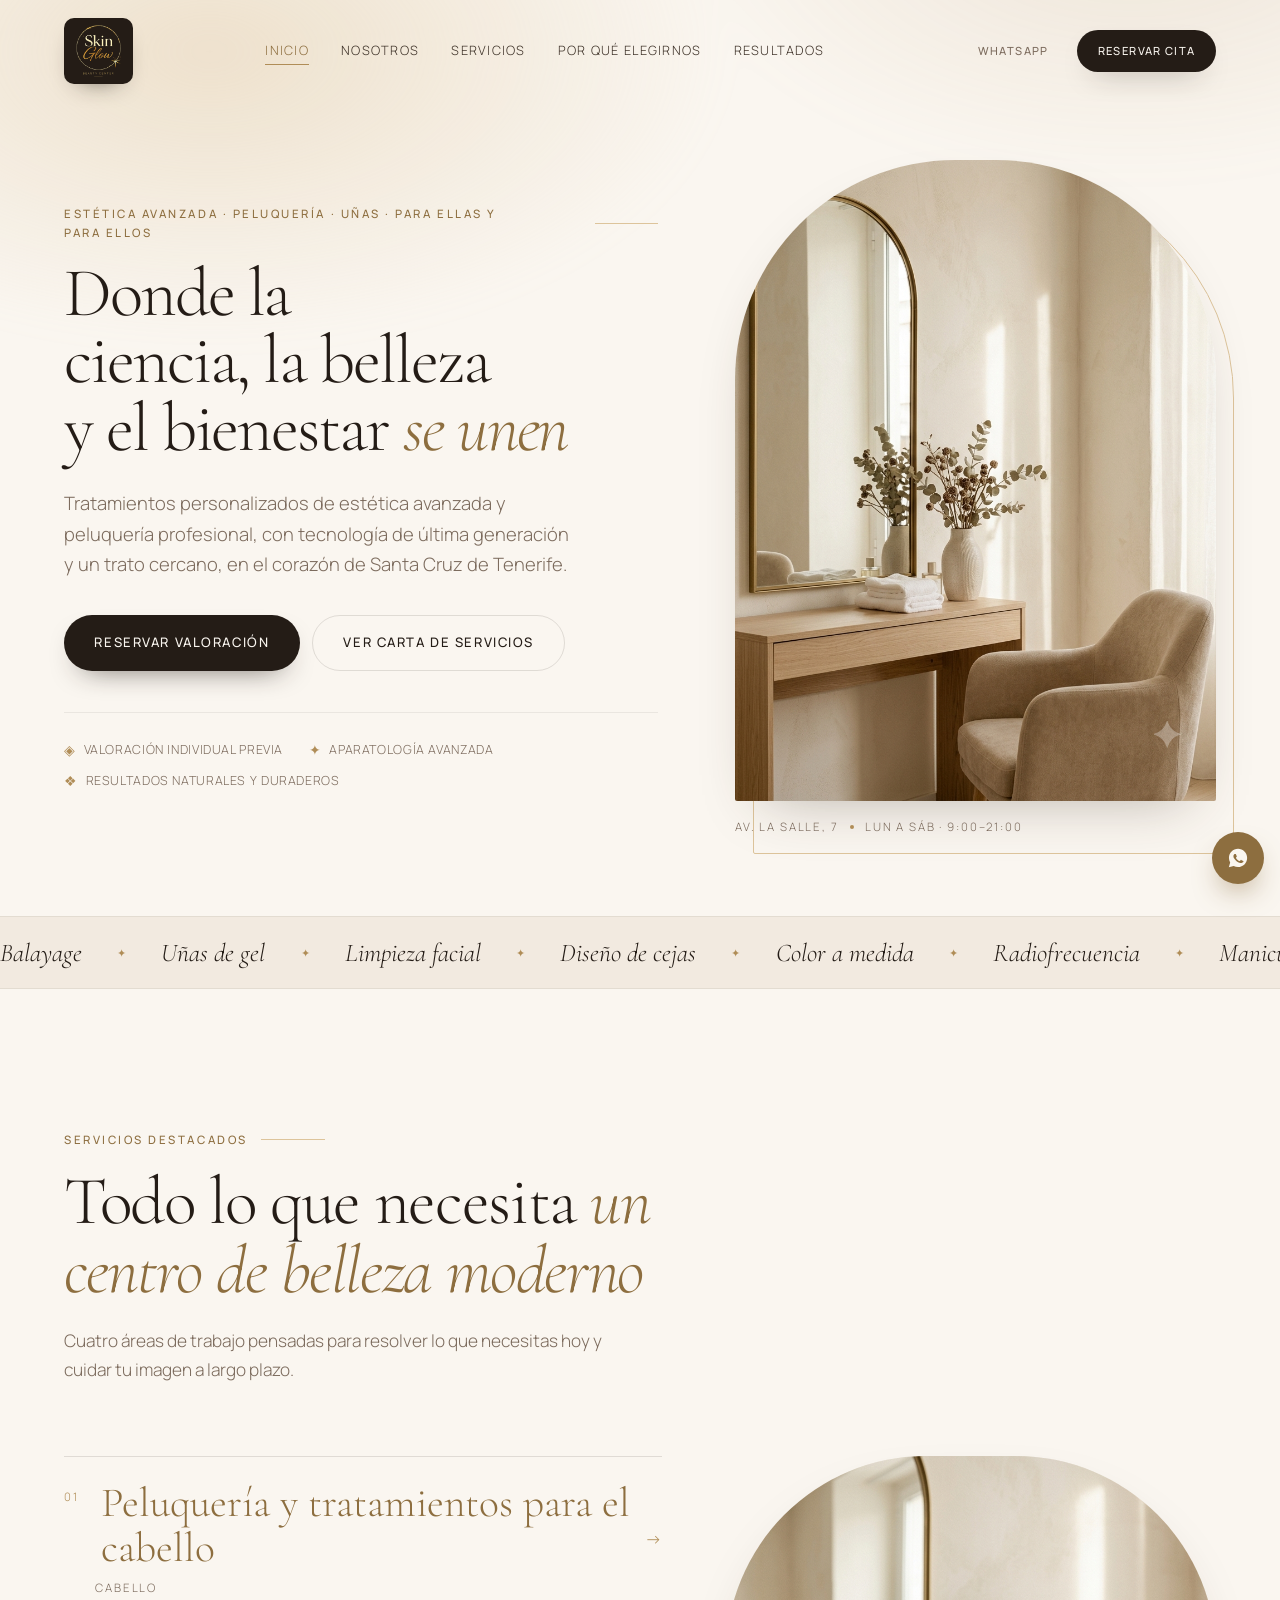
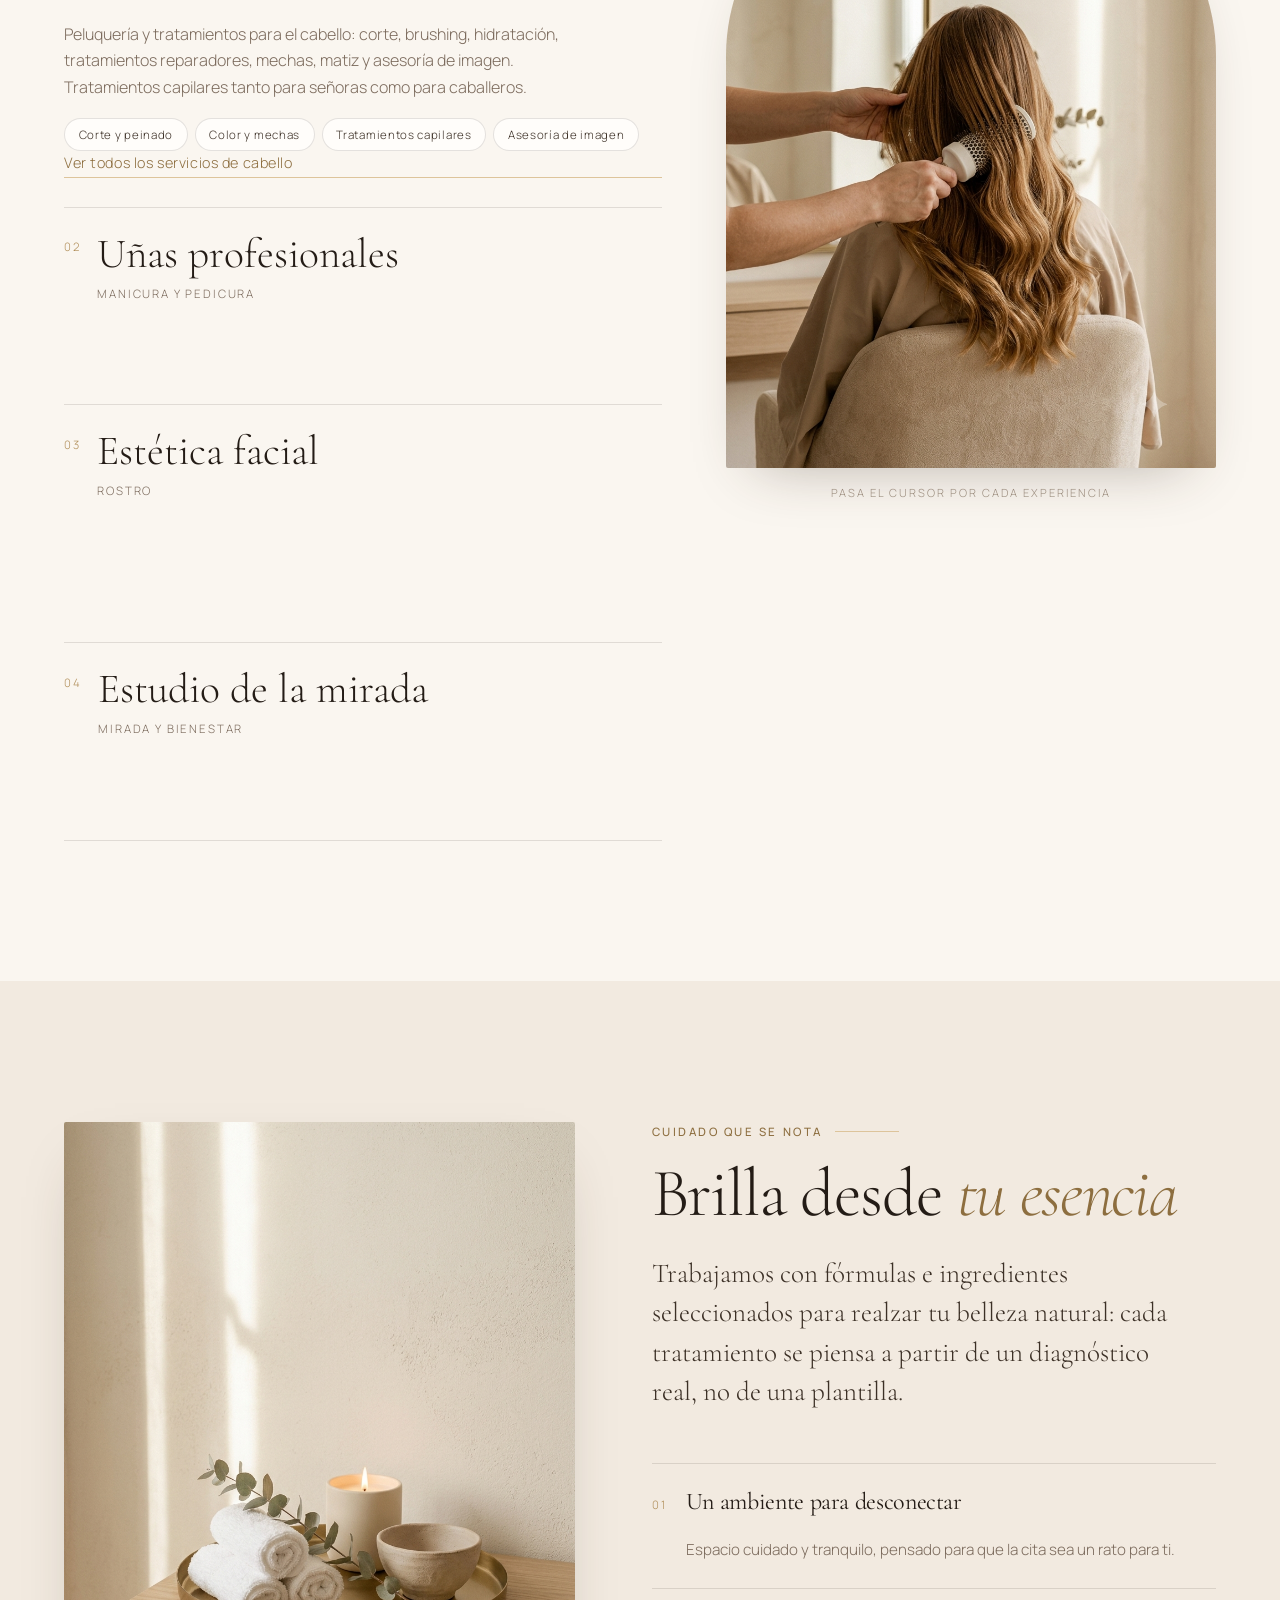
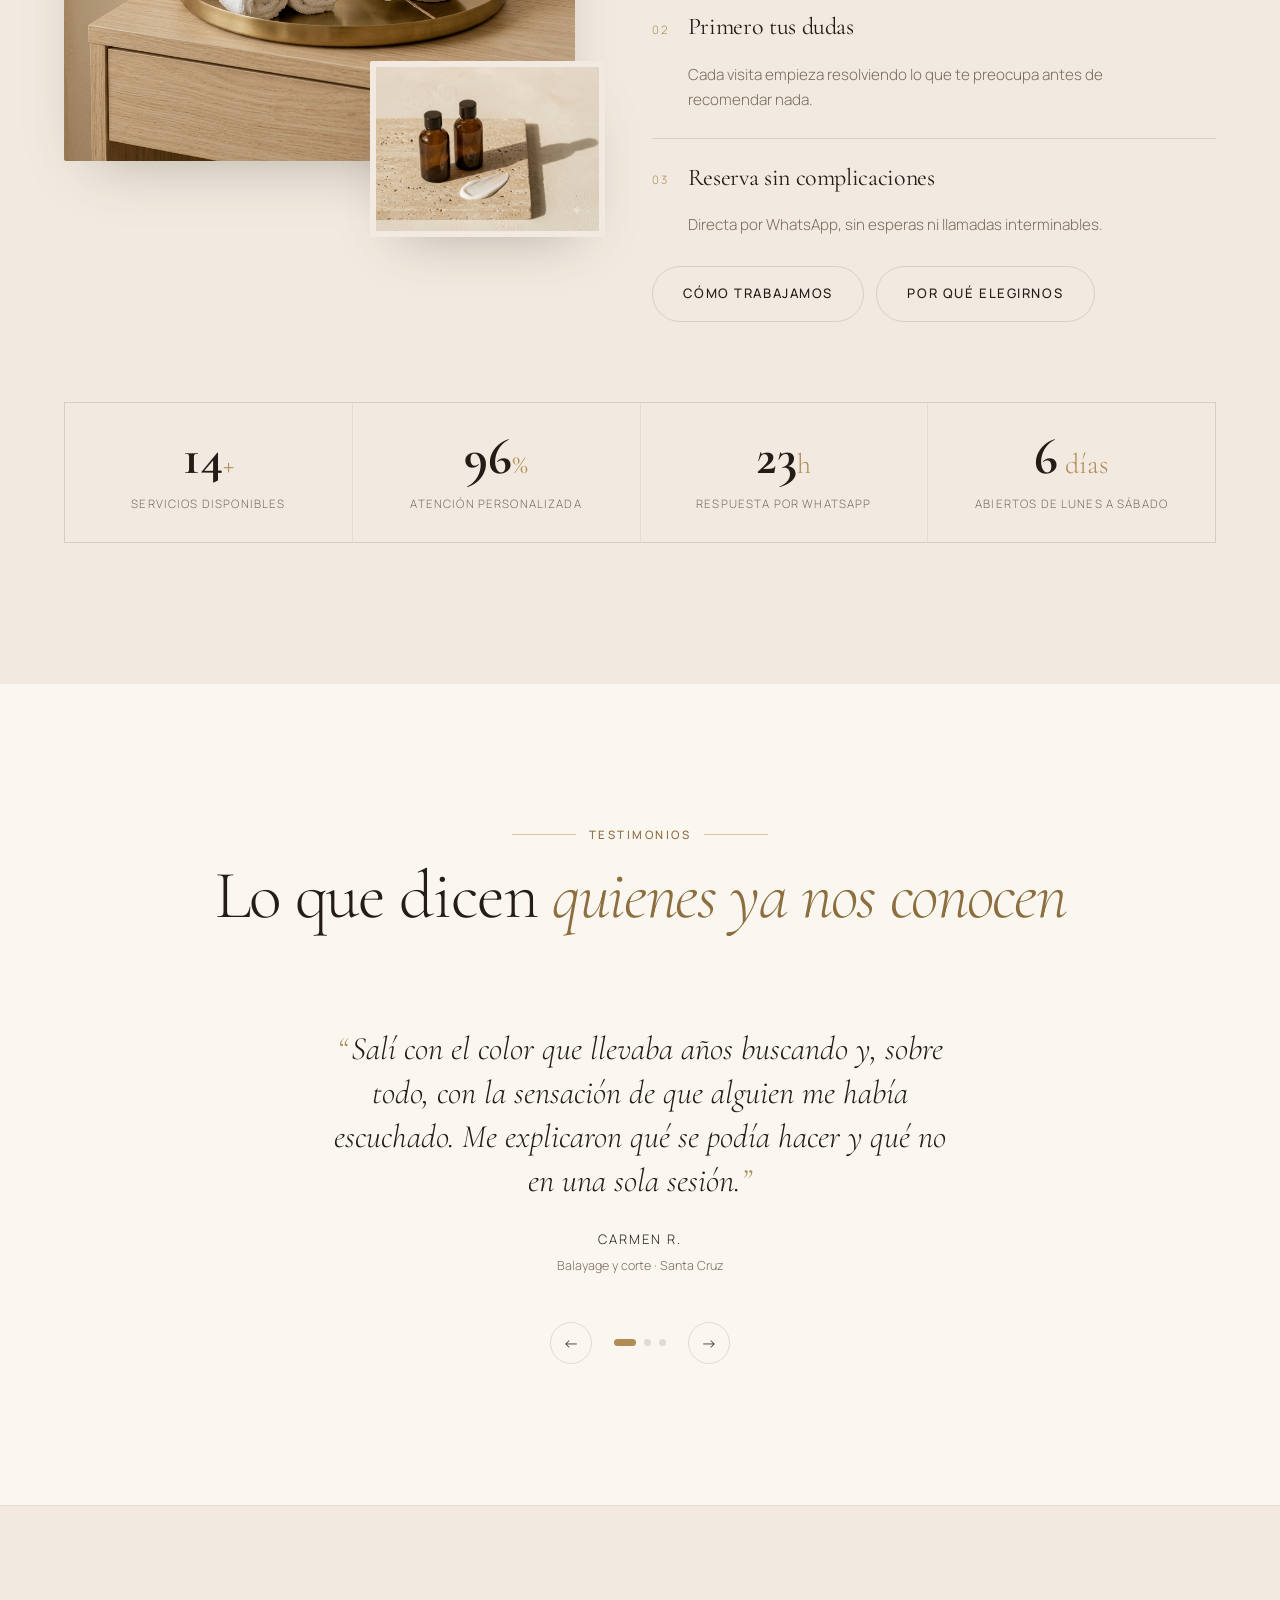
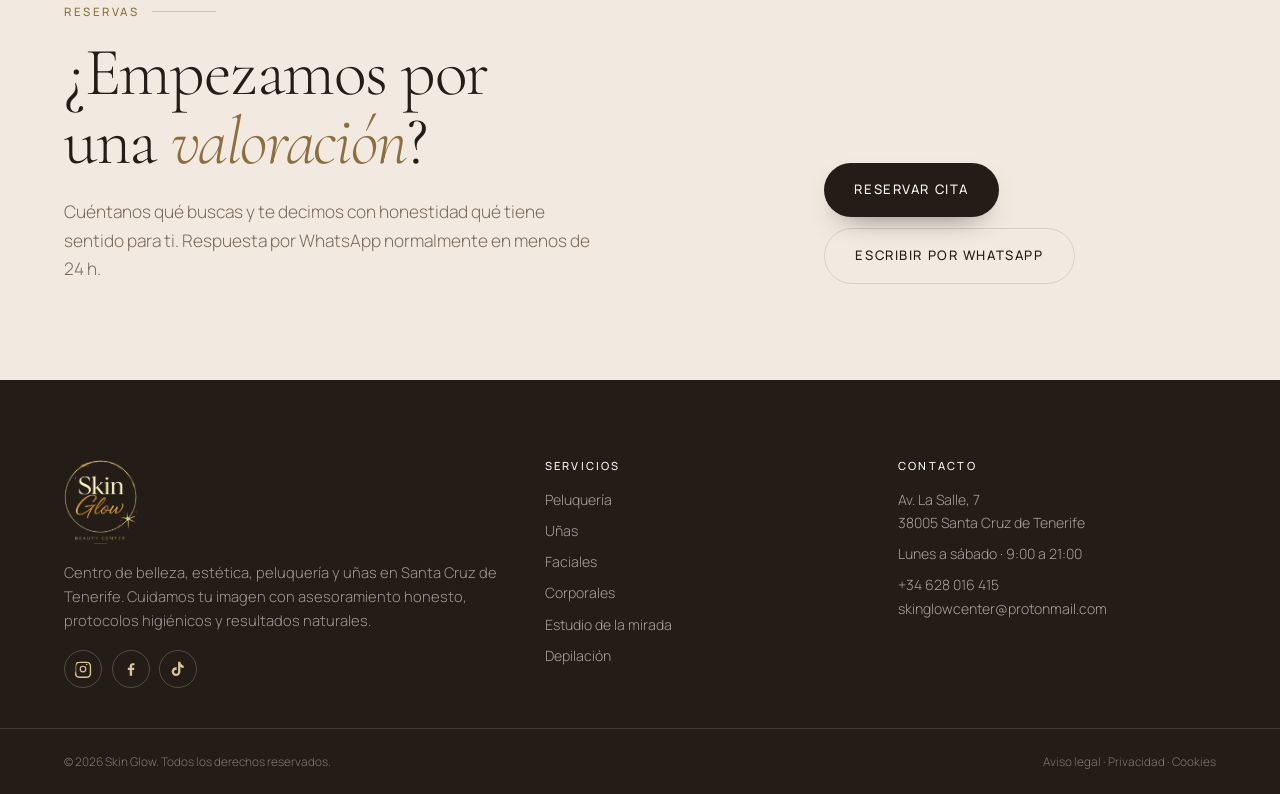
==== commit ef20a2e5: "Add files via upload" ====
--- a/index.html
+++ b/index.html
@@ -128,7 +128,7 @@
         <li class="svc-item is-active reveal" data-svc-item data-photo="assets/img/servicio-peluqueria.webp">
           <button class="svc-btn" type="button" aria-expanded="true">
             <span class="svc-num">01</span>
-            <span class="svc-head"><span class="svc-title">Peluquería y color</span><span class="svc-sub">Cabello</span></span>
+            <span class="svc-head"><span class="svc-title">Peluquería y tratamientos para el cabello</span><span class="svc-sub">Cabello</span></span>
             <span class="svc-arrow" aria-hidden="true">→</span>
           </button>
           <div class="svc-body">
@@ -142,7 +142,7 @@
         <li class="svc-item reveal" data-svc-item data-photo="assets/img/servicio-unas.webp">
           <button class="svc-btn" type="button" aria-expanded="false">
             <span class="svc-num">02</span>
-            <span class="svc-head"><span class="svc-title">Uñas profesionales</span><span class="svc-sub">Manos y pies</span></span>
+            <span class="svc-head"><span class="svc-title">Uñas profesionales</span><span class="svc-sub">Manicura y pedicura</span></span>
             <span class="svc-arrow" aria-hidden="true">→</span>
           </button>
           <div class="svc-body">
@@ -169,13 +169,13 @@
         <li class="svc-item reveal" data-svc-item data-photo="assets/img/servicio-corporal.webp">
           <button class="svc-btn" type="button" aria-expanded="false">
             <span class="svc-num">04</span>
-            <span class="svc-head"><span class="svc-title">Estudio de la mirada y corporal</span><span class="svc-sub">Mirada y bienestar</span></span>
+            <span class="svc-head"><span class="svc-title">Estudio de la mirada</span><span class="svc-sub">Mirada y bienestar</span></span>
             <span class="svc-arrow" aria-hidden="true">→</span>
           </button>
           <div class="svc-body">
             <p>Estudio de la mirada: diseño de cejas, laminado y tinte, lifting de pestañas y color
-               de las mismas. Y en cabina, masaje, drenaje y tratamientos corporales de firmeza.</p>
-            <ul class="svc-tags"><li>Diseño de cejas</li><li>Laminado y tinte</li><li>Lifting de pestañas</li><li>Masaje y drenaje</li></ul>
+               de las mismas. Y depilación convencional.</p>
+            <ul class="svc-tags"><li>Diseño de cejas</li><li>Laminado y tinte</li><li>Lifting de pestañas</li><li>Depilación</li></ul>
             <a class="link-gold" href="servicios.html#mirada">Ver estudio de la mirada</a>
           </div>
         </li>
